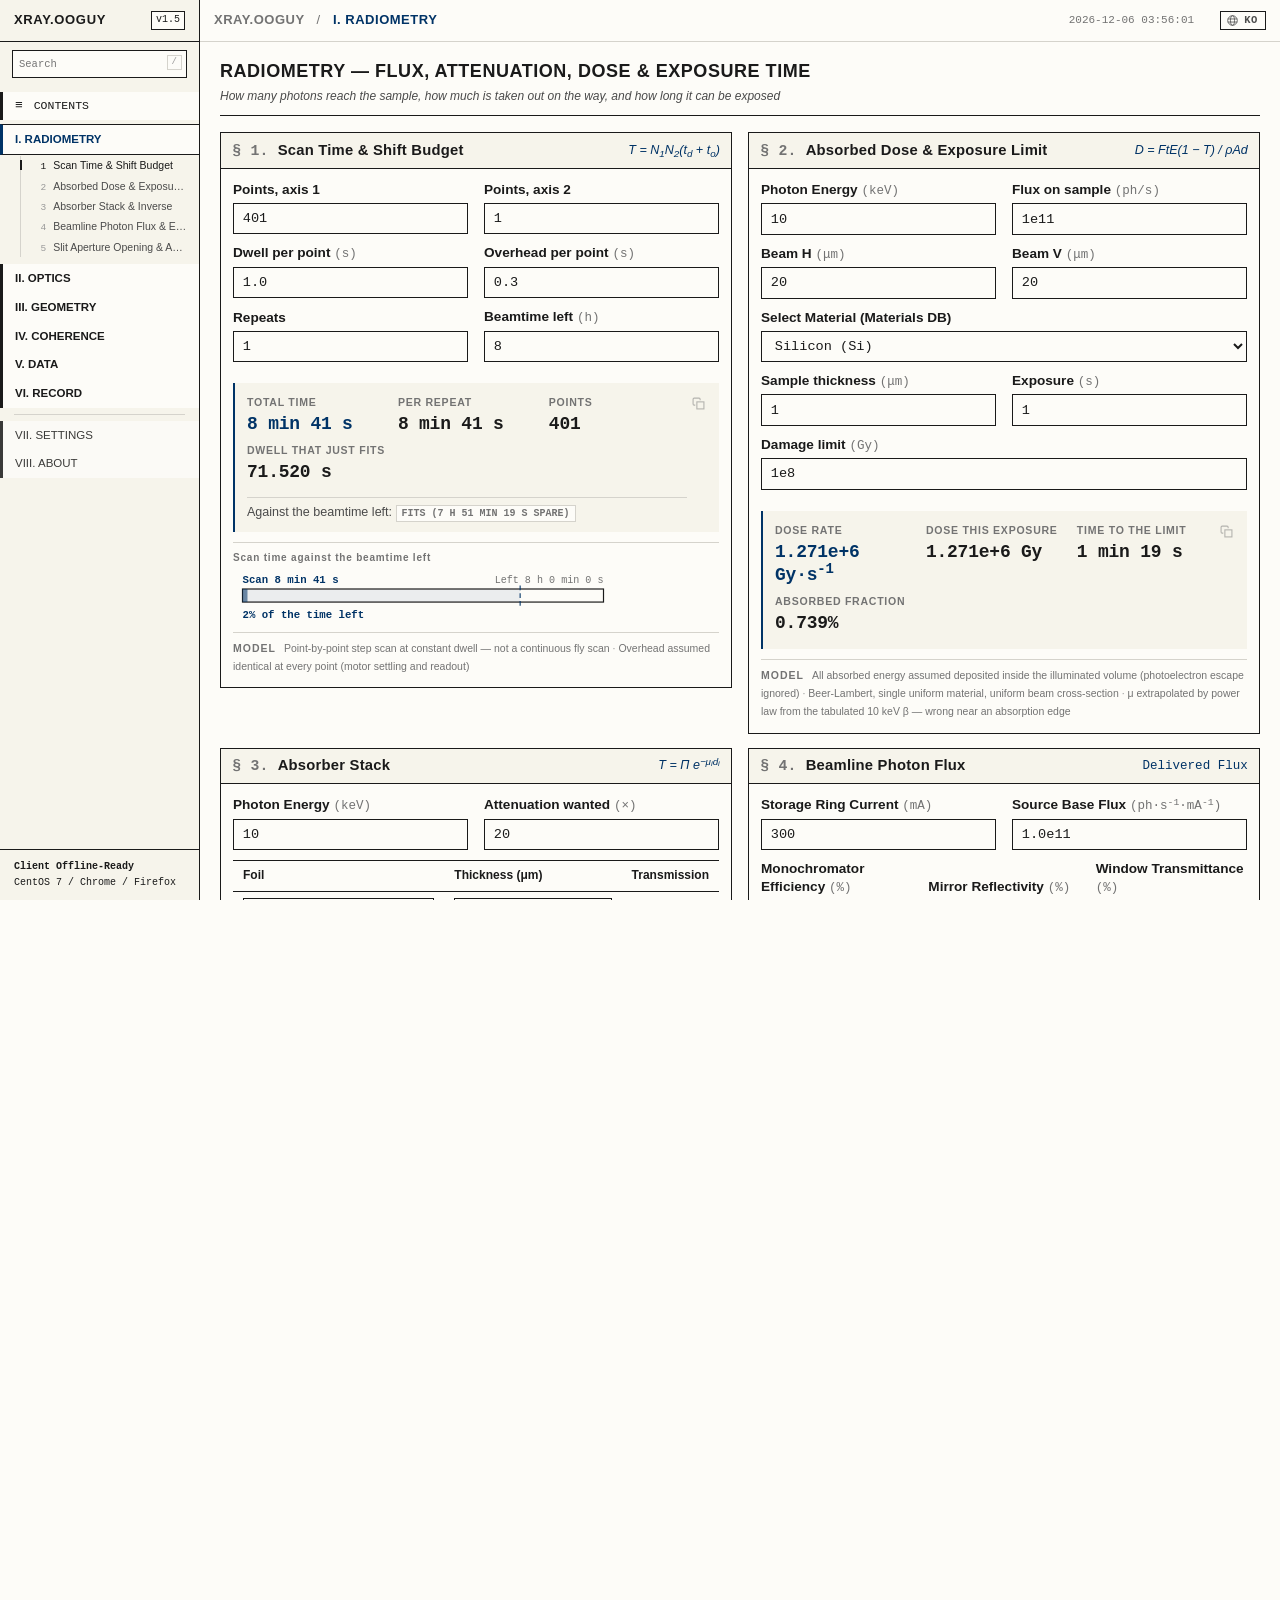
==== index.html @ 5c5ae60b "seo: a tab mark, a share card, and a lastmod that is not a guess Three crawl-hygiene gaps, none of w" ====
<!DOCTYPE html>
<html lang="en">
<head>
  <meta name="google-site-verification" content="...">
  <meta charset="UTF-8">
  <meta name="viewport" content="width=device-width, initial-scale=1.0">
  <title>xray.ooguy — XRD d-spacing, Bragg Angle &amp; Synchrotron Calculators</title>
  <meta name="description" content="Offline XRD and synchrotron X-ray calculators: lattice d-spacing from Miller indices for all seven crystal systems, Bragg angle, energy-wavelength conversion, scattering vector Q, beam footprint, detector geometry, BCDI oversampling and XRR segment stitching.">
  <meta name="keywords" content="X-ray beamline calculator, XRD calculator, XRD d spacing calculator, d-spacing calculator, d spacing calculator, lattice spacing calculator, Bragg angle calculator, Q-space calculator, BCDI oversampling calculator, Eulerian cradle chi-phi correction, beam footprint calculator, XRR stitching, X-ray reflectivity, synchrotron, 방사광 빔라인 계산기, 브래그 각도 계산, 격자면 간격, 산란 벡터, XRR 이어붙이기, 결맞음 회절">
  <meta name="author" content="Isaac Yong">
  <link rel="canonical" href="https://xray.ooguy.com/">

  <!-- Two pages, one per language, each authoritative for its own. The set is
       identical on both and every version lists every version, including
       itself, which is what makes the pair valid rather than a guess.
       x-default points at English: it is the version for a reader whose
       language is neither. -->
  <link rel="alternate" hreflang="en" href="https://xray.ooguy.com/">
  <link rel="alternate" hreflang="ko" href="https://xray.ooguy.com/ko/">
  <link rel="alternate" hreflang="x-default" href="https://xray.ooguy.com/">

  <!-- Social preview -->
  <meta property="og:type" content="website">
  <meta property="og:site_name" content="xray.ooguy">
  <meta property="og:title" content="xray.ooguy — Synchrotron X-ray Calculators">
  <meta property="og:description" content="Bragg angle, d-spacing, Q-space, beam footprint, BCDI oversampling and XRR segment stitching for synchrotron beamline work. Runs fully offline, no account required.">
  <meta property="og:url" content="https://xray.ooguy.com/">
  <meta property="og:image" content="https://xray.ooguy.com/og-image.png">
  <meta property="og:image:width" content="1200">
  <meta property="og:image:height" content="630">
  <meta property="og:image:alt" content="xray.ooguy — XRD d-spacing, Bragg angle and synchrotron calculators">
  <meta name="twitter:card" content="summary_large_image">
  <meta name="twitter:image" content="https://xray.ooguy.com/og-image.png">

  <!-- Tab and search-result mark. Relative so it also resolves when the page
       is opened straight off disk; the generator rebases it for /ko/. -->
  <link rel="icon" href="favicon.ico" sizes="any">

  <!-- Structured data: tells a crawler this is a research tool, not an article.
       Kept as literal markup so it is collected without running any script.

       English is the site root, so this block is also where
       each calculator states its English identity. A crawler gets the tool
       inventory — name, purpose, and the fragment that opens it — without the
       Korean UI having to carry English labels it does not need. -->
  <script type="application/ld+json">
  {
    "@context": "https://schema.org",
    "@graph": [
      {
        "@type": "WebSite",
        "@id": "https://xray.ooguy.com/#website",
        "name": "xray.ooguy",
        "url": "https://xray.ooguy.com/",
        "inLanguage": ["ko", "en"]
      },
      {
        "@type": "WebApplication",
        "@id": "https://xray.ooguy.com/#app",
        "name": "xray.ooguy",
        "url": "https://xray.ooguy.com/",
        "isPartOf": { "@id": "https://xray.ooguy.com/#website" },
        "applicationCategory": "EducationalApplication",
        "applicationSubCategory": "X-ray diffraction and synchrotron beamline calculators",
        "operatingSystem": "Any (browser-based, works offline)",
        "browserRequirements": "Runs in Firefox 60 ESR, Chrome 60 and later",
        "isAccessibleForFree": true,
        "offers": { "@type": "Offer", "price": "0", "priceCurrency": "USD" },
        "license": "https://opensource.org/licenses/MIT",
        "inLanguage": ["ko", "en"],
        "author": { "@type": "Person", "name": "Isaac Yong" },
        "description": "Synchrotron X-ray optics and beamline geometry calculators: Bragg angle, energy-wavelength conversion, lattice d-spacing from Miller indices for all seven crystal systems, reciprocal-space scattering vector Q, beam footprint, detector angular resolution, slit acceptance, BCDI oversampling, X-ray transmittance, and an XRR scan viewer that stitches overlapping segments.",
        "featureList": [
          "Bragg angle from photon energy and lattice plane spacing",
          "Energy, wavelength and frequency conversion",
          "Lattice d-spacing from lattice constants and Miller indices, all seven crystal systems",
          "Reciprocal-space scattering vector Q",
          "Complex refractive index and X-ray transmittance",
          "Total external reflection critical angle",
          "Beam footprint and spillover on the sample",
          "Detector angular resolution and slit acceptance",
          "Eulerian cradle chi-phi tilt correction",
          "BCDI coherent diffraction oversampling",
          "Two-column scan file viewer with linear and log axes",
          "XRR segment stitching from the overlap between scans",
          "Formatted beamtime logbook headers and timestamped event snippets"
        ]
      },
      {
        "@type": "ItemList",
        "@id": "https://xray.ooguy.com/#tools",
        "name": "Calculators in xray.ooguy",
        "itemListOrder": "https://schema.org/ItemListUnordered",
        "numberOfItems": 31,
        "itemListElement": [
          { "@type": "ListItem", "position": 1, "item": { "@type": "SoftwareApplication", "name": "X-ray Bragg Angle Calculator", "url": "https://xray.ooguy.com/#geometry/card-optics-bragg", "applicationCategory": "EducationalApplication", "operatingSystem": "Web browser", "isAccessibleForFree": true, "description": "Solves the Bragg condition three ways: diffraction angle from photon energy and plane spacing, plane spacing from angle and energy, or energy from angle and spacing, and lists the reflections a cell gives at that energy." } },
          { "@type": "ListItem", "position": 2, "item": { "@type": "SoftwareApplication", "name": "X-ray Q-space Calculator", "url": "https://xray.ooguy.com/#geometry/card-optics-qspace", "applicationCategory": "EducationalApplication", "operatingSystem": "Web browser", "isAccessibleForFree": true, "description": "Converts scattering angle and photon energy into the reciprocal-space momentum transfer Q, and back." } },
          { "@type": "ListItem", "position": 3, "item": { "@type": "SoftwareApplication", "name": "BCDI Oversampling Calculator", "url": "https://xray.ooguy.com/#coherence/card-beamline-cdi", "applicationCategory": "EducationalApplication", "operatingSystem": "Web browser", "isAccessibleForFree": true, "description": "Checks the Nyquist oversampling ratio for Bragg coherent diffraction imaging from detector pixel size, sample size and distance, and reports whether the geometry samples the fringes finely enough to invert." } },
          { "@type": "ListItem", "position": 4, "item": { "@type": "SoftwareApplication", "name": "Eulerian Cradle Chi-Phi Correction", "url": "https://xray.ooguy.com/#geometry/card-optics-euler", "applicationCategory": "EducationalApplication", "operatingSystem": "Web browser", "isAccessibleForFree": true, "description": "Corrects the phi rotation needed to hold a reflection when the chi cradle of a four-circle goniometer is tilted." } },
          { "@type": "ListItem", "position": 5, "item": { "@type": "SoftwareApplication", "name": "X-ray Beam Footprint Calculator", "url": "https://xray.ooguy.com/#geometry/card-beamline-footprint", "applicationCategory": "EducationalApplication", "operatingSystem": "Web browser", "isAccessibleForFree": true, "description": "Length of the illuminated strip on the sample at grazing incidence, and whether the beam spills off the edge." } },
          { "@type": "ListItem", "position": 6, "item": { "@type": "SoftwareApplication", "name": "X-ray Detector Angular Resolution Calculator", "url": "https://xray.ooguy.com/#geometry/card-beamline-detector", "applicationCategory": "EducationalApplication", "operatingSystem": "Web browser", "isAccessibleForFree": true, "description": "Angle subtended by one detector pixel at a given sample-to-detector distance, in mrad, degrees and arcsec." } },
          { "@type": "ListItem", "position": 7, "item": { "@type": "SoftwareApplication", "name": "X-ray Slit Acceptance Calculator", "url": "https://xray.ooguy.com/#radiometry/card-beamline-slit", "applicationCategory": "EducationalApplication", "operatingSystem": "Web browser", "isAccessibleForFree": true, "description": "Slit opening for a Gaussian beam: size at the slit from source size, divergence and distance, with 3-sigma and 4-sigma acceptance." } },
          { "@type": "ListItem", "position": 8, "item": { "@type": "SoftwareApplication", "name": "X-ray Energy Scaling and Angle Calculator", "url": "https://xray.ooguy.com/#geometry/card-optics-scaling", "applicationCategory": "EducationalApplication", "operatingSystem": "Web browser", "isAccessibleForFree": true, "description": "Where a reflection moves when the photon energy changes, holding the same lattice plane." } },
          { "@type": "ListItem", "position": 9, "item": { "@type": "SoftwareApplication", "name": "X-ray Energy to Wavelength Converter", "url": "https://xray.ooguy.com/#optics/card-optics-energy", "applicationCategory": "EducationalApplication", "operatingSystem": "Web browser", "isAccessibleForFree": true, "description": "Photon energy, wavelength and frequency conversion using hc = 12398.41984 eV angstrom." } },
          { "@type": "ListItem", "position": 10, "item": { "@type": "SoftwareApplication", "name": "XRD d-spacing Calculator from Lattice Constants and Miller Indices", "url": "https://xray.ooguy.com/#geometry/card-lattice-dspacing", "applicationCategory": "EducationalApplication", "operatingSystem": "Web browser", "isAccessibleForFree": true, "description": "Plane spacing from the lattice constants and Miller indices through the reciprocal metric tensor, covering all seven crystal systems including triclinic and monoclinic." } },
          { "@type": "ListItem", "position": 11, "item": { "@type": "SoftwareApplication", "name": "X-ray Transmission and Refractive Index Calculator", "url": "https://xray.ooguy.com/#optics/card-optics-refraction", "applicationCategory": "EducationalApplication", "operatingSystem": "Web browser", "isAccessibleForFree": true, "description": "Complex refractive index n = 1 - delta + i beta, attenuation length and Beer-Lambert transmittance through a material." } },
          { "@type": "ListItem", "position": 12, "item": { "@type": "SoftwareApplication", "name": "X-ray Critical Angle Calculator", "url": "https://xray.ooguy.com/#optics/card-optics-reflection", "applicationCategory": "EducationalApplication", "operatingSystem": "Web browser", "isAccessibleForFree": true, "description": "Critical angle for total external reflection from the refractive index decrement." } },
          { "@type": "ListItem", "position": 13, "item": { "@type": "SoftwareApplication", "name": "X-ray Diffraction Grating Calculator", "url": "https://xray.ooguy.com/#optics/card-optics-grating", "applicationCategory": "EducationalApplication", "operatingSystem": "Web browser", "isAccessibleForFree": true, "description": "Grating equation and angular dispersion for soft X-ray and VUV monochromator gratings." } },
          { "@type": "ListItem", "position": 14, "item": { "@type": "SoftwareApplication", "name": "X-ray Energy Resolution Calculator", "url": "https://xray.ooguy.com/#optics/card-beamline-resolution", "applicationCategory": "EducationalApplication", "operatingSystem": "Web browser", "isAccessibleForFree": true, "description": "Monochromator energy resolution dE/E from the intrinsic Darwin width and the beam divergence." } },
          { "@type": "ListItem", "position": 15, "item": { "@type": "SoftwareApplication", "name": "Synchrotron Photon Flux Calculator", "url": "https://xray.ooguy.com/#radiometry/card-beamline-flux", "applicationCategory": "EducationalApplication", "operatingSystem": "Web browser", "isAccessibleForFree": true, "description": "Photons per second delivered to the sample from ring current and the transmission of the optics." } },
          { "@type": "ListItem", "position": 16, "item": { "@type": "SoftwareApplication", "name": "Crystal Thermal Drift Calculator", "url": "https://xray.ooguy.com/#optics/card-beamline-drift", "applicationCategory": "EducationalApplication", "operatingSystem": "Web browser", "isAccessibleForFree": true, "description": "Bragg angle and effective energy shift caused by thermal expansion of a monochromator crystal." } },
          { "@type": "ListItem", "position": 17, "item": { "@type": "SoftwareApplication", "name": "XRR Segment Stitching Tool", "url": "https://xray.ooguy.com/#data/card-data-stitch", "applicationCategory": "EducationalApplication", "operatingSystem": "Web browser", "isAccessibleForFree": true, "description": "Joins X-ray reflectivity scans measured through different absorbers into one curve, taking each segment's scale from the median ratio across the angular overlap, with manual override." } },
          { "@type": "ListItem", "position": 18, "item": { "@type": "SoftwareApplication", "name": "Scan File XY Plotter", "url": "https://xray.ooguy.com/#data/card-data-plot", "applicationCategory": "EducationalApplication", "operatingSystem": "Web browser", "isAccessibleForFree": true, "description": "Plots two-column scan data on a linear or logarithmic axis with normalisation and range cropping, entirely in the browser." } },
          { "@type": "ListItem", "position": 19, "item": { "@type": "SoftwareApplication", "name": "Scan File Reader", "url": "https://xray.ooguy.com/#data/card-data-load", "applicationCategory": "EducationalApplication", "operatingSystem": "Web browser", "isAccessibleForFree": true, "description": "Reads two-column txt, csv and dat scan files, detecting the delimiter and header and skipping instrument preambles such as Bruker RAW4 exports. Nothing is uploaded." } },
          { "@type": "ListItem", "position": 20, "item": { "@type": "SoftwareApplication", "name": "Beamtime Logbook Header Generator", "url": "https://xray.ooguy.com/#record/card-record-headers", "applicationCategory": "EducationalApplication", "operatingSystem": "Web browser", "isAccessibleForFree": true, "description": "Plain-text beamtime logbook headers to paste into an existing lab notebook." } },
          { "@type": "ListItem", "position": 21, "item": { "@type": "SoftwareApplication", "name": "Beamtime Event Snippets", "url": "https://xray.ooguy.com/#record/card-record-snippets", "applicationCategory": "EducationalApplication", "operatingSystem": "Web browser", "isAccessibleForFree": true, "description": "One-click timestamped entries for beam dump, sample mount, alignment and scan start." } },
          { "@type": "ListItem", "position": 22, "item": { "@type": "SoftwareApplication", "name": "Calculation History", "url": "https://xray.ooguy.com/#record/card-record-history", "applicationCategory": "EducationalApplication", "operatingSystem": "Web browser", "isAccessibleForFree": true, "description": "The last 25 calculations run in this browser, each naming the calculator it came from, its inputs and its result." } },
          { "@type": "ListItem", "position": 23, "item": { "@type": "SoftwareApplication", "name": "Beamtime Scan Time Calculator", "url": "https://xray.ooguy.com/#radiometry/card-rad-scantime", "applicationCategory": "EducationalApplication", "operatingSystem": "Web browser", "isAccessibleForFree": true, "description": "Total scan and map duration from the number of points, the dwell and the per-point overhead, with the inverse: the dwell that fits the beamtime left." } },
          { "@type": "ListItem", "position": 24, "item": { "@type": "SoftwareApplication", "name": "X-ray Absorbed Dose Calculator", "url": "https://xray.ooguy.com/#radiometry/card-rad-dose", "applicationCategory": "EducationalApplication", "operatingSystem": "Web browser", "isAccessibleForFree": true, "description": "Absorbed dose rate and total dose on the sample from flux, beam size, photon energy and material, with the time taken to reach a radiation damage limit." } },
          { "@type": "ListItem", "position": 25, "item": { "@type": "SoftwareApplication", "name": "X-ray Absorber Stack Calculator", "url": "https://xray.ooguy.com/#radiometry/card-rad-absorber", "applicationCategory": "EducationalApplication", "operatingSystem": "Web browser", "isAccessibleForFree": true, "description": "Transmission of up to four attenuator foils in series, and the foil thickness needed to reach a target attenuation factor." } },
          { "@type": "ListItem", "position": 26, "item": { "@type": "SoftwareApplication", "name": "X-ray Coherence Length Calculator", "url": "https://xray.ooguy.com/#coherence/card-coh-length", "applicationCategory": "EducationalApplication", "operatingSystem": "Web browser", "isAccessibleForFree": true, "description": "Transverse and longitudinal coherence lengths at the sample from source size, distance and bandwidth, compared against the crystal being illuminated." } },
          { "@type": "ListItem", "position": 27, "item": { "@type": "SoftwareApplication", "name": "Coherent Diffraction Real-Space Resolution Calculator", "url": "https://xray.ooguy.com/#coherence/card-coh-resolution", "applicationCategory": "EducationalApplication", "operatingSystem": "Web browser", "isAccessibleForFree": true, "description": "The real-space resolution a detector geometry can reach in coherent diffraction imaging, with the reciprocal-space extent it corresponds to." } },
          { "@type": "ListItem", "position": 28, "item": { "@type": "SoftwareApplication", "name": "Monochromator Energy Calibration Calculator", "url": "https://xray.ooguy.com/#optics/card-opt-calibration", "applicationCategory": "EducationalApplication", "operatingSystem": "Web browser", "isAccessibleForFree": true, "description": "The photon energy actually delivered, from a measured Bragg angle on a reflection of known d-spacing, with the angle offset that explains the discrepancy." } },
          { "@type": "ListItem", "position": 29, "item": { "@type": "SoftwareApplication", "name": "Lattice Strain Calculator", "url": "https://xray.ooguy.com/#geometry/card-geo-strain", "applicationCategory": "EducationalApplication", "operatingSystem": "Web browser", "isAccessibleForFree": true, "description": "Lattice strain from a diffraction peak shift, as a fraction and in microstrain, against an unstrained reference spacing." } },
          { "@type": "ListItem", "position": 30, "item": { "@type": "SoftwareApplication", "name": "Detector Pixel to Q Calculator", "url": "https://xray.ooguy.com/#geometry/card-geo-pixelq", "applicationCategory": "EducationalApplication", "operatingSystem": "Web browser", "isAccessibleForFree": true, "description": "Scattering angle, momentum transfer Q and plane spacing for a given pixel of a flat area detector." } },
          { "@type": "ListItem", "position": 31, "item": { "@type": "SoftwareApplication", "name": "Kiessig Fringe Film Thickness Calculator", "url": "https://xray.ooguy.com/#data/card-data-kiessig", "applicationCategory": "EducationalApplication", "operatingSystem": "Web browser", "isAccessibleForFree": true, "description": "Thin-film thickness from the spacing of two adjacent Kiessig minima in an X-ray reflectivity curve, with the refraction correction applied through the critical angle." } }
        ]
      }
    ]
  }
  </script>

  <link rel="stylesheet" href="style.css?v=1.5">
</head>
<body>

  <noscript>
    <div style="background:#fdfcf8; color:#1a1a1a; padding:16px; font-family:Georgia, serif; font-size:13px; line-height:1.7; border-bottom:1px solid #1a1a1a;">
      <!-- Behind a key like everything else: this is the one screen a reader
           who cannot run the calculators does get, so it is the last place
           that should be English-only on the Korean page. -->
      <div data-i18n-html="noscript_body"><strong>xray.ooguy</strong> — calculators for synchrotron X-ray experiments.
      JavaScript is required to run them; the tools included are:
      <ul style="margin:8px 0 8px 18px;">
        <li><strong>Bragg angle</strong> — diffraction angle from photon energy and lattice plane spacing (&lambda; = 2d sin&theta;)</li>
        <li><strong>Energy, wavelength and frequency</strong> conversion (E = hc/&lambda;)</li>
        <li><strong>Lattice d-spacing</strong> from lattice constants and Miller indices (hkl), for all seven crystal systems</li>
        <li><strong>Scattering vector Q</strong> in reciprocal space (Q = 4&pi; sin&theta; / &lambda;)</li>
        <li><strong>Complex refractive index and transmittance</strong> (n = 1 &minus; &delta; + i&beta;)</li>
        <li><strong>Total external reflection critical angle</strong> (&theta;c = &radic;2&delta;)</li>
        <li><strong>Beam footprint</strong> and spillover on the sample, <strong>detector angular resolution</strong>, <strong>slit acceptance</strong></li>
        <li><strong>Eulerian cradle</strong> chi-phi correction and <strong>BCDI oversampling</strong> for coherent diffraction imaging</li>
        <li><strong>Photon flux</strong>, <strong>energy resolution</strong> and monochromator <strong>thermal drift</strong></li>
        <li><strong>Scan file viewer</strong> — two-column txt / csv on a linear or log axis, and <strong>XRR segment stitching</strong> across the overlap between scans</li>
      </ul>
      </div>
      <span data-i18n="noscript_note">Enable JavaScript to use these calculators. Everything is computed inside your browser; nothing is uploaded.</span>
    </div>
  </noscript>

  <!-- Names the page once, in its own language, for readers and crawlers that
       arrive without the visible headings. -->
  <h1 class="sr-only" data-i18n="page_h1">
    xray.ooguy — XRD and synchrotron X-ray calculators for lattice d-spacing,
    Bragg angle, Q-space, beam footprint, BCDI oversampling and XRR segment stitching
  </h1>

  <div id="app-layout">

    <!-- Fixed Left Sidebar -->
    <aside id="sidebar">
      <div class="sidebar-header">
        <span class="brand-title">xray.ooguy</span>
        <span class="brand-badge">v1.5</span>
      </div>

      <div class="sidebar-search">
        <input type="text" id="nav-search" class="sidebar-search-input mono" autocomplete="off" spellcheck="false"
               data-i18n-placeholder="search_ph" placeholder="Search" oninput="runNavSearch()">
        <span class="sidebar-search-key" aria-hidden="true">/</span>
      </div>

      <nav class="sidebar-nav">
        <!-- 0. Table of Contents / Index -->
        <a class="nav-item nav-item-index" data-route="dashboard" href="#dashboard">
          <span><span class="nav-index-icon">≡</span> <span data-i18n="nav_dashboard_index">CONTENTS</span></span>
        </a>

        <!-- Six core suites, in the order a beamtime runs: work out the budget,
             set the energy, place the crystal and detector, check the beam is
             coherent enough for the experiment, read the data back, write it
             down. -->
        <a class="nav-item nav-item-major active" data-route="radiometry" href="#radiometry">
          <span data-i18n="nav_radiometry">I. RADIOMETRY</span>
        </a>
        <a class="nav-item nav-item-major" data-route="optics" href="#optics">
          <span data-i18n="nav_optics">II. OPTICS</span>
        </a>
        <a class="nav-item nav-item-major" data-route="geometry" href="#geometry">
          <span data-i18n="nav_geometry">III. GEOMETRY</span>
        </a>
        <a class="nav-item nav-item-major" data-route="coherence" href="#coherence">
          <span data-i18n="nav_coherence">IV. COHERENCE</span>
        </a>
        <a class="nav-item nav-item-major" data-route="data" href="#data">
          <span data-i18n="nav_data">V. DATA</span>
        </a>
        <a class="nav-item nav-item-major" data-route="record" href="#record">
          <span data-i18n="nav_record">VI. RECORD</span>
        </a>

        <!-- Divider Line between Main and Secondary -->
        <div class="sidebar-divider"></div>

        <!-- Secondary Utility Suites (De-emphasized) -->
        <a class="nav-item nav-item-minor" data-route="settings" href="#settings">
          <span data-i18n="nav_settings">VII. SETTINGS</span>
        </a>
        <a class="nav-item nav-item-minor" data-route="about" href="#about">
          <span data-i18n="nav_about">VIII. ABOUT</span>
        </a>
        <div class="nav-search-empty" id="nav-search-empty" data-i18n="search_empty" style="display:none;">No match</div>
      </nav>

      <div class="sidebar-footer">
        <div style="font-weight:700; color:var(--ink-primary); margin-bottom:2px;" data-i18n="sidebar_offline">Client Offline-Ready</div>
        <div>CentOS 7 / Chrome / Firefox</div>
      </div>
    </aside>

    <!-- Only ever visible with the drawer open, and clicking it closes. -->
    <div id="nav-backdrop" onclick="closeNavDrawer()"></div>

    <!-- Main View Wrapper -->
    <div id="main-wrapper">

      <!-- Top Masthead Header (Clean & Rock-Solid, Zero Shifting) -->
      <header id="top-header">
        <div class="header-brand-area">
          <!-- Below 900px the sidebar is hidden, and it is where the search box
               lives — without it the only way to reach 31 tools is scrolling.
               This opens it as a drawer. The glyph is the same one the contents
               entry uses; the name it is read out by is the sr-only span, since
               "≡" is announced as "identical to". -->
          <button type="button" id="nav-drawer-toggle" class="nav-drawer-toggle"
                  aria-expanded="false" aria-controls="sidebar"
                  onclick="toggleNavDrawer()">
            <span aria-hidden="true">≡</span>
            <span class="sr-only" data-i18n="nav_drawer_toggle">Navigation and search</span>
          </button>

          <div class="page-breadcrumb">
            <span class="breadcrumb-brand" style="color:var(--ink-muted);">xray.ooguy</span>
            <span class="breadcrumb-sep">/</span>
            <span id="breadcrumb-current">I. SPECTROSCOPY</span>
          </div>
        </div>

        <div class="header-right">
          <span id="header-live-time"></span>

          <!-- Two languages, so the control is a toggle and names where it
               goes rather than where you are — the interface around it already
               says that. The globe is drawn, not an emoji: this design system
               has none, and an emoji globe renders differently on every OS. -->
          <a class="lang-toggle" id="lang-toggle" href="ko/" data-i18n-title="lang_switch_title"
             title="한국어로 보기" onclick="return switchLanguage(event);">
            <svg class="lang-globe" viewBox="0 0 20 20" aria-hidden="true" focusable="false">
              <circle cx="10" cy="10" r="7.4"/>
              <ellipse cx="10" cy="10" rx="3.1" ry="7.4"/>
              <path d="M2.9 7.6h14.2M2.9 12.4h14.2"/>
            </svg>
            <span class="lang-code mono" data-i18n="lang_switch_code">KO</span>
          </a>
        </div>
      </header>

      <!-- Dedicated Horizontal Tab Strip (Horizontally Scrollable) -->
      <nav id="top-tab-strip">
        <div class="tab-strip-scroll">
          <button class="tab-pill tab-pill-index" data-route="dashboard">
            <span class="tab-index-icon">≡</span> <span data-i18n="nav_dashboard_index">CONTENTS</span>
          </button>
          <button class="tab-pill tab-pill-major active" data-route="radiometry" data-i18n="nav_radiometry">I. RADIOMETRY</button>
          <button class="tab-pill tab-pill-major" data-route="optics" data-i18n="nav_optics">II. OPTICS</button>
          <button class="tab-pill tab-pill-major" data-route="geometry" data-i18n="nav_geometry">III. GEOMETRY</button>
          <button class="tab-pill tab-pill-major" data-route="coherence" data-i18n="nav_coherence">IV. COHERENCE</button>
          <button class="tab-pill tab-pill-major" data-route="data" data-i18n="nav_data">V. DATA</button>
          <button class="tab-pill tab-pill-major" data-route="record" data-i18n="nav_record">VI. RECORD</button>
          <span class="tab-divider" aria-hidden="true"></span>
          <button class="tab-pill tab-pill-minor" data-route="settings" data-i18n="nav_settings">VII. SETTINGS</button>
          <button class="tab-pill tab-pill-minor" data-route="about" data-i18n="nav_about">VIII. ABOUT</button>
        </div>
      </nav>

      <!-- Scrollable Content View -->
      <main id="content-area">

        <!-- =================================================================
             0b. CALCULATE VIEW — grouped physics workspace hub
             ================================================================= -->
        <section id="view-radiometry" class="view-section active">
          <div class="section-banner">
            <div class="banner-info">
              <h2 data-i18n="b_rad_title">RADIOMETRY — Flux, Attenuation, Dose &amp; Exposure Time</h2>
              <p data-i18n="b_rad_desc">How many photons reach the sample, how much is taken out on the way, and how long it can be exposed</p>
            </div>
          </div>

          <div class="flex-row">

            <!-- Scan time. The arithmetic every shift does in its head, and the
                 one that decides whether a map is attempted at all. -->
            <div class="col-6 col-lg-4">
              <div class="card" id="card-rad-scantime">
                <div class="card-header">
                  <span class="card-title" data-i18n="rad_scan_title">Scan Time &amp; Shift Budget</span>
                  <span class="card-tag"><i class="formula">T = N<sub>1</sub>N<sub>2</sub>(t<sub>d</sub> + t<sub>o</sub>)</i></span>
                </div>
                <div class="card-body">
                  <div class="flex-row">
                    <div class="col-6">
                      <div class="form-group">
                        <label class="form-label"><span data-i18n="lbl_scan_pts1">Points, axis 1</span></label>
                        <input type="number" id="rad-scan-n1" class="form-control mono" value="401" oninput="calcScanTime()" min="1" max="1000000" step="1">
                      </div>
                    </div>
                    <div class="col-6">
                      <div class="form-group">
                        <label class="form-label"><span data-i18n="lbl_scan_pts2">Points, axis 2</span></label>
                        <input type="number" id="rad-scan-n2" class="form-control mono" value="1" oninput="calcScanTime()" min="1" max="1000000" step="1">
                      </div>
                    </div>
                    <div class="col-6">
                      <div class="form-group">
                        <label class="form-label"><span data-i18n="lbl_scan_dwell">Dwell per point</span> <span class="unit">(s)</span></label>
                        <input type="number" id="rad-scan-dwell" class="form-control mono" value="1.0" oninput="calcScanTime()" min="0.000001" max="100000" step="any">
                      </div>
                    </div>
                    <div class="col-6">
                      <div class="form-group">
                        <label class="form-label"><span data-i18n="lbl_scan_overhead">Overhead per point</span> <span class="unit">(s)</span></label>
                        <input type="number" id="rad-scan-overhead" class="form-control mono" value="0.3" oninput="calcScanTime()" min="0" max="100000" step="any">
                      </div>
                    </div>
                    <div class="col-6">
                      <div class="form-group">
                        <label class="form-label"><span data-i18n="lbl_scan_repeats">Repeats</span></label>
                        <input type="number" id="rad-scan-repeats" class="form-control mono" value="1" oninput="calcScanTime()" min="1" max="100000" step="1">
                      </div>
                    </div>
                    <div class="col-6">
                      <div class="form-group">
                        <label class="form-label"><span data-i18n="lbl_scan_shift">Beamtime left</span> <span class="unit">(h)</span></label>
                        <input type="number" id="rad-scan-shift" class="form-control mono" value="8" oninput="calcScanTime()" min="0" max="10000" step="any">
                      </div>
                    </div>
                  </div>

                  <div class="result-box">
                    <div class="result-grid">
                      <div class="result-item">
                        <div class="result-label" data-i18n="res_scan_total">Total time</div>
                        <div id="rad-scan-res-total" class="result-value primary">-</div>
                      </div>
                      <div class="result-item">
                        <div class="result-label" data-i18n="res_scan_each">Per repeat</div>
                        <div id="rad-scan-res-each" class="result-value">-</div>
                      </div>
                      <div class="result-item">
                        <div class="result-label" data-i18n="res_scan_points">Points</div>
                        <div id="rad-scan-res-points" class="result-value">-</div>
                      </div>
                      <div class="result-item">
                        <div class="result-label" data-i18n="res_scan_maxdwell">Dwell that just fits</div>
                        <div id="rad-scan-res-maxdwell" class="result-value">-</div>
                      </div>
                    </div>
                    <div class="result-formula">
                      <span data-i18n="res_scan_fit_lbl">Against the beamtime left:</span> <span id="rad-scan-res-verdict" class="badge badge-subtle">-</span>
                    </div>
                  </div>
                </div>
              </div>
            </div>

            <!-- Dose. Flux answers how bright; this answers how long before the
                 sample stops being the sample. -->
            <div class="col-6 col-lg-4">
              <div class="card" id="card-rad-dose">
                <div class="card-header">
                  <span class="card-title" data-i18n="rad_dose_title">Absorbed Dose &amp; Exposure Limit</span>
                  <span class="card-tag"><i class="formula">D = FtE(1 &minus; T) / &rho;Ad</i></span>
                </div>
                <div class="card-body">
                  <div class="flex-row">
                    <div class="col-6">
                      <div class="form-group">
                        <label class="form-label"><span data-i18n="lbl_photon_energy">Photon Energy</span> <span class="unit">(keV)</span></label>
                        <input type="number" id="rad-dose-energy" class="form-control mono" value="10" oninput="calcDose()" min="0.1" max="200" step="any">
                      </div>
                    </div>
                    <div class="col-6">
                      <div class="form-group">
                        <label class="form-label"><span data-i18n="lbl_dose_flux">Flux on sample</span> <span class="unit">(ph/s)</span></label>
                        <input type="number" id="rad-dose-flux" class="form-control mono" value="1e11" oninput="calcDose()" min="1" max="1e22" step="any">
                      </div>
                    </div>
                    <div class="col-6">
                      <div class="form-group">
                        <label class="form-label"><span data-i18n="lbl_dose_bh">Beam H</span> <span class="unit">(μm)</span></label>
                        <input type="number" id="rad-dose-bh" class="form-control mono" value="20" oninput="calcDose()" min="0.001" max="100000" step="any">
                      </div>
                    </div>
                    <div class="col-6">
                      <div class="form-group">
                        <label class="form-label"><span data-i18n="lbl_dose_bv">Beam V</span> <span class="unit">(μm)</span></label>
                        <input type="number" id="rad-dose-bv" class="form-control mono" value="20" oninput="calcDose()" min="0.001" max="100000" step="any">
                      </div>
                    </div>
                    <div class="col-12">
                      <div class="form-group">
                        <label class="form-label"><span data-i18n="lbl_select_mat">Select Material (Materials DB)</span></label>
                        <select id="rad-dose-mat" class="form-control mono" onchange="calcDose()"></select>
                      </div>
                    </div>
                    <div class="col-6">
                      <div class="form-group">
                        <label class="form-label"><span data-i18n="lbl_dose_thick">Sample thickness</span> <span class="unit">(μm)</span></label>
                        <input type="number" id="rad-dose-thick" class="form-control mono" value="1" oninput="calcDose()" min="0.001" max="100000" step="any">
                      </div>
                    </div>
                    <div class="col-6">
                      <div class="form-group">
                        <label class="form-label"><span data-i18n="lbl_dose_exposure">Exposure</span> <span class="unit">(s)</span></label>
                        <input type="number" id="rad-dose-time" class="form-control mono" value="1" oninput="calcDose()" min="0.000001" max="1000000" step="any">
                      </div>
                    </div>
                    <div class="col-12">
                      <div class="form-group">
                        <label class="form-label"><span data-i18n="lbl_dose_limit">Damage limit</span> <span class="unit">(Gy)</span></label>
                        <input type="number" id="rad-dose-limit" class="form-control mono" value="1e8" oninput="calcDose()" min="1" max="1e20" step="any">
                      </div>
                    </div>
                  </div>

                  <div class="result-box">
                    <div class="result-grid">
                      <div class="result-item">
                        <div class="result-label" data-i18n="res_dose_rate">Dose rate</div>
                        <div id="rad-dose-res-rate" class="result-value primary">-</div>
                      </div>
                      <div class="result-item">
                        <div class="result-label" data-i18n="res_dose_total">Dose this exposure</div>
                        <div id="rad-dose-res-total" class="result-value">-</div>
                      </div>
                      <div class="result-item">
                        <div class="result-label" data-i18n="res_dose_ttl">Time to the limit</div>
                        <div id="rad-dose-res-ttl" class="result-value">-</div>
                      </div>
                      <div class="result-item">
                        <div class="result-label" data-i18n="res_dose_absorbed">Absorbed fraction</div>
                        <div id="rad-dose-res-abs" class="result-value">-</div>
                      </div>
                    </div>
                  </div>
                </div>
              </div>
            </div>

            <!-- Absorber stack. The transmittance card answers one foil; the
                 question on shift is always which combination of the foils in
                 the drawer gets the detector out of saturation. -->
            <div class="col-6 col-lg-4">
              <div class="card" id="card-rad-absorber">
                <div class="card-header">
                  <span class="card-title" data-i18n="rad_abs_title">Absorber Stack</span>
                  <span class="card-tag"><i class="formula">T = &Pi; e<sup>&minus;&mu;<sub>i</sub>d<sub>i</sub></sup></i></span>
                </div>
                <div class="card-body">
                  <div class="flex-row">
                    <div class="col-6">
                      <div class="form-group">
                        <label class="form-label"><span data-i18n="lbl_photon_energy">Photon Energy</span> <span class="unit">(keV)</span></label>
                        <input type="number" id="rad-abs-energy" class="form-control mono" value="10" oninput="calcAbsorberStack()" min="0.1" max="200" step="any">
                      </div>
                    </div>
                    <div class="col-6">
                      <div class="form-group">
                        <label class="form-label"><span data-i18n="lbl_abs_target">Attenuation wanted</span> <span class="unit">(×)</span></label>
                        <input type="number" id="rad-abs-target" class="form-control mono" value="20" oninput="calcAbsorberStack()" min="1" max="1e12" step="any">
                      </div>
                    </div>
                  </div>

                  <table class="lab-table rad-abs-table">
                    <thead>
                      <tr>
                        <th data-i18n="th_abs_material">Foil</th>
                        <th data-i18n="th_abs_thick">Thickness (μm)</th>
                        <th data-i18n="th_abs_trans">Transmission</th>
                      </tr>
                    </thead>
                    <tbody>
                      <tr>
                        <td><select id="rad-abs-mat-1" class="form-control form-control-sm mono" onchange="calcAbsorberStack()"></select></td>
                        <td><input type="number" id="rad-abs-d-1" class="form-control form-control-sm mono" value="100" oninput="calcAbsorberStack()" min="0" max="100000" step="any"></td>
                        <td id="rad-abs-t-1" class="mono">-</td>
                      </tr>
                      <tr>
                        <td><select id="rad-abs-mat-2" class="form-control form-control-sm mono" onchange="calcAbsorberStack()"></select></td>
                        <td><input type="number" id="rad-abs-d-2" class="form-control form-control-sm mono" value="0" oninput="calcAbsorberStack()" min="0" max="100000" step="any"></td>
                        <td id="rad-abs-t-2" class="mono">-</td>
                      </tr>
                      <tr>
                        <td><select id="rad-abs-mat-3" class="form-control form-control-sm mono" onchange="calcAbsorberStack()"></select></td>
                        <td><input type="number" id="rad-abs-d-3" class="form-control form-control-sm mono" value="0" oninput="calcAbsorberStack()" min="0" max="100000" step="any"></td>
                        <td id="rad-abs-t-3" class="mono">-</td>
                      </tr>
                      <tr>
                        <td><select id="rad-abs-mat-4" class="form-control form-control-sm mono" onchange="calcAbsorberStack()"></select></td>
                        <td><input type="number" id="rad-abs-d-4" class="form-control form-control-sm mono" value="0" oninput="calcAbsorberStack()" min="0" max="100000" step="any"></td>
                        <td id="rad-abs-t-4" class="mono">-</td>
                      </tr>
                    </tbody>
                  </table>

                  <div class="result-box">
                    <div class="result-grid">
                      <div class="result-item">
                        <div class="result-label" data-i18n="res_abs_total">Stack transmission</div>
                        <div id="rad-abs-res-total" class="result-value primary">-</div>
                      </div>
                      <div class="result-item">
                        <div class="result-label" data-i18n="res_abs_factor">Attenuation factor</div>
                        <div id="rad-abs-res-factor" class="result-value">-</div>
                      </div>
                    </div>
                    <div class="result-formula">
                      <span data-i18n="res_abs_need_lbl">For the attenuation wanted, in the first foil:</span> <span id="rad-abs-res-need" class="mono">-</span>
                    </div>
                  </div>
                </div>
              </div>
            </div>

            <div class="col-6 col-lg-4">
              <div class="card" id="card-beamline-flux">
                <div class="card-header">
                  <span class="card-title" data-i18n="beam_t2_title">Beamline Photon Flux</span>
                  <span class="card-tag" data-i18n="beam_t2_tag">Delivered Flux</span>
                </div>
                <div class="card-body">
                  <div class="flex-row">
                    <div class="col-6">
                      <div class="form-group">
                        <label class="form-label"><span data-i18n="lbl_ring_current">Storage Ring Current</span> <span class="unit">(mA)</span></label>
                        <input type="number" id="flux-current" class="form-control mono" value="300" oninput="calcBeamFlux()" min="0" max="1000" step="any">
                      </div>
                    </div>
                    <div class="col-6">
                      <div class="form-group">
                        <label class="form-label"><span data-i18n="lbl_source_flux">Source Base Flux</span> <span class="unit">(ph·s<sup>-1</sup>·mA<sup>-1</sup>)</span></label>
                        <input type="number" id="flux-source-base" class="form-control mono" value="1.0e11" oninput="calcBeamFlux()" min="0" max="100000000000000000000" step="any">
                      </div>
                    </div>
                    <div class="col-4">
                      <div class="form-group">
                        <label class="form-label"><span data-i18n="lbl_mono_eff">Monochromator Efficiency</span> <span class="unit">(%)</span></label>
                        <input type="number" id="flux-mono-eff" class="form-control mono" value="65" oninput="calcBeamFlux()" min="0" max="100" step="any">
                      </div>
                    </div>
                    <div class="col-4">
                      <div class="form-group">
                        <label class="form-label"><span data-i18n="lbl_mirror_eff">Mirror Reflectivity</span> <span class="unit">(%)</span></label>
                        <input type="number" id="flux-mirror-eff" class="form-control mono" value="80" oninput="calcBeamFlux()" min="0" max="100" step="any">
                      </div>
                    </div>
                    <div class="col-4">
                      <div class="form-group">
                        <label class="form-label"><span data-i18n="lbl_win_trans">Window Transmittance</span> <span class="unit">(%)</span></label>
                        <input type="number" id="flux-window-trans" class="form-control mono" value="90" oninput="calcBeamFlux()" min="0" max="100" step="any">
                      </div>
                    </div>
                  </div>

                  <div class="result-box">
                    <div class="result-grid">
                      <div class="result-item">
                        <div class="result-label" data-i18n="res_deliv_flux">Delivered Photon Flux</div>
                        <div id="flux-res-total" class="result-value primary">-</div>
                      </div>
                      <div class="result-item">
                        <div class="result-label" data-i18n="res_tot_eff">Total Optical Efficiency</div>
                        <div id="flux-res-eff" class="result-value">-</div>
                      </div>
                    </div>
                  </div>
                </div>
              </div>
            </div>

            <div class="col-6 col-lg-4">
              <div class="card" id="card-beamline-slit">
                <div class="card-header">
                  <span class="card-title" data-i18n="beam_t6_title">Slit Opening &amp; Beam Acceptance</span>
                  <span class="card-tag" data-i18n="beam_t6_tag">Beam Acceptance</span>
                </div>
                <div class="card-body">
                  <div class="flex-row">
                    <div class="col-6">
                      <div class="form-group">
                        <label class="form-label"><span data-i18n="lbl_source_size">Source Size (FWHM)</span> <span class="unit">(μm)</span></label>
                        <input type="number" id="slit-source" class="form-control mono" value="40" oninput="calcSlitAcceptance()" min="0" max="1000000" step="any">
                      </div>
                    </div>
                    <div class="col-6">
                      <div class="form-group">
                        <label class="form-label"><span data-i18n="lbl_source_slit_dist">Source-Slit Distance</span> <span class="unit">(m)</span></label>
                        <input type="number" id="slit-dist" class="form-control mono" value="25" oninput="calcSlitAcceptance()" min="0.01" max="1000" step="any">
                      </div>
                    </div>
                    <div class="col-6">
                      <div class="form-group">
                        <label class="form-label"><span data-i18n="lbl_slit_div">Beam Divergence</span> <span class="unit">(μrad)</span></label>
                        <input type="number" id="slit-div" class="form-control mono" value="20" oninput="calcSlitAcceptance()" min="0" max="10000" step="any">
                      </div>
                    </div>
                    <div class="col-6">
                      <div class="form-group">
                        <label class="form-label"><span data-i18n="lbl_gauss_mult">Gaussian Envelope Multiplier</span></label>
                        <select id="slit-sig-mult" class="form-control" onchange="calcSlitAcceptance()">
                          <option value="2.355">1 × FWHM (~76% acceptance)</option>
                          <option value="3">3 × σ (~99.7% acceptance)</option>
                          <option value="4">4 × σ (~99.99% acceptance)</option>
                        </select>
                      </div>
                    </div>
                  </div>

                  <div class="result-box">
                    <div class="result-grid">
                      <div class="result-item">
                        <div class="result-label" data-i18n="res_slit_fwhm">Beam Size at Slit (FWHM)</div>
                        <div id="slit-res-fwhm" class="result-value">-</div>
                      </div>
                      <div class="result-item">
                        <div class="result-label" data-i18n="res_slit_open">Recommended Slit Opening</div>
                        <div id="slit-res-opening" class="result-value primary">-</div>
                      </div>
                    </div>
                  </div>
                </div>
              </div>
            </div>

          </div>
        </section>

        <section id="view-optics" class="view-section">
          <div class="section-banner">
            <div class="banner-info">
              <h2 data-i18n="b_opt_title">OPTICS — Energy, Materials &amp; Monochromator</h2>
              <p data-i18n="b_opt_desc">Photon energy and wavelength, refraction and transmittance, resolution and thermal drift</p>
            </div>
          </div>

          <div class="flex-row">

            <div class="col-6 col-lg-4">
              <div class="card" id="card-optics-energy">
                <div class="card-header">
                  <span class="card-title" data-i18n="opt_t1_title">Energy - Wavelength - Frequency Conversion</span>
                  <span class="card-tag"><i class="formula">E = hc/λ = hν</i></span>
                </div>
                <div class="card-body">
                  <div class="flex-row">
                    <div class="col-6">
                      <div class="form-group">
                        <label class="form-label"><span data-i18n="lbl_energy">Energy</span> <span class="unit">(keV)</span></label>
                        <input type="number" id="optics-conv-kev" class="form-control mono" value="10.000" oninput="calcEnergyConverter('kev')" min="0.001" max="1000" step="any">
                      </div>
                    </div>
                    <div class="col-6">
                      <div class="form-group">
                        <label class="form-label"><span data-i18n="lbl_wavelength">Wavelength</span> <span class="unit">(nm)</span></label>
                        <input type="number" id="optics-conv-nm" class="form-control mono" value="0.12398" oninput="calcEnergyConverter('nm')" min="0.0012" max="1250" step="any">
                      </div>
                    </div>
                    <div class="col-12">
                      <div class="form-group">
                        <label class="form-label"><span data-i18n="lbl_frequency">Frequency</span> <span class="unit">(Hz)</span></label>
                        <input type="number" id="optics-conv-hz" class="form-control mono" value="2.4179e+18" oninput="calcEnergyConverter('hz')" min="2.4e14" max="2.5e20" step="any">
                      </div>
                    </div>
                  </div>

                  <div class="result-box highlight">
                    <div class="result-label" data-i18n="opt_t1_res_label">Equivalent Physical Quantities</div>
                    <div id="optics-conv-summary" class="result-value primary">10.0000 keV ⟷ 0.12398 nm ⟷ 2.418 × 10<sup>18</sup> Hz</div>
                  </div>
                </div>
              </div>
            </div>

            <div class="col-6 col-lg-4">
              <div class="card" id="card-optics-refraction">
                <div class="card-header">
                  <span class="card-title" data-i18n-html="opt_t4_title">Refractive Index & X-ray Transmittance (<i class="formula">n = 1 - δ + iβ</i>)</span>
                  <span class="card-tag" data-i18n="opt_t4_tag">Beer-Lambert Attenuation</span>
                </div>
                <div class="card-body">
                  <div class="flex-row">
                    <div class="col-12">
                      <div class="form-group">
                        <label class="form-label"><span data-i18n="lbl_select_mat">Select Material (Materials DB)</span></label>
                        <select id="refract-mat" class="form-control" onchange="calcRefractive()"></select>
                      </div>
                    </div>
                    <div class="col-6">
                      <div class="form-group">
                        <label class="form-label"><span data-i18n="lbl_thickness">Sample Thickness</span> <span class="unit">(μm)</span></label>
                        <input type="number" id="refract-thick" class="form-control mono" value="50" oninput="calcRefractive()" min="0.01" max="100000" step="any">
                      </div>
                    </div>
                    <div class="col-6">
                      <div class="form-group">
                        <label class="form-label"><span data-i18n="lbl_photon_energy">Photon Energy</span> <span class="unit">(keV)</span></label>
                        <input type="number" id="refract-energy" class="form-control mono" value="10.0" oninput="calcRefractive()" min="0.1" max="100" step="any">
                      </div>
                    </div>
                  </div>

                  <div class="result-box">
                    <div class="result-grid">
                      <div class="result-item">
                        <div class="result-label" data-i18n="res_trans">Beam Transmittance</div>
                        <div id="refract-res-trans" class="result-value primary">-</div>
                      </div>
                      <div class="result-item">
                        <div class="result-label" data-i18n-html="res_atten_len">Attenuation Length (1/<i class="formula">e</i>)</div>
                        <div id="refract-res-atten-len" class="result-value">-</div>
                      </div>
                      <div class="result-item">
                        <div class="result-label" data-i18n-html="res_crit_ang">Critical Angle <i class="formula">θ</i><sub>c</sub></div>
                        <div id="refract-res-crit" class="result-value">-</div>
                      </div>
                    </div>
                    <div class="result-formula">
                      <span data-i18n="res_refract_delta_term">Refractive decrement</span> <i class="formula">δ</i> = <span id="refract-res-delta">-</span>, <span data-i18n="res_refract_beta_term">Absorption term</span> <i class="formula">β</i> = <span id="refract-res-beta">-</span>
                    </div>
                  </div>
                </div>
              </div>
            </div>

            <div class="col-6 col-lg-4">
              <div class="card" id="card-optics-reflection">
                <div class="card-header">
                  <span class="card-title" data-i18n="opt_t7_title">Total External Reflection</span>
                  <span class="card-tag"><i class="formula">θ<sub>c</sub> = √(2δ)</i></span>
                </div>
                <div class="card-body">
                  <div class="flex-row">
                    <div class="col-4">
                      <div class="form-group">
                        <label class="form-label"><span data-i18n-html="lbl_density">Density <i class="formula">ρ</i></span> <span class="unit">(g/cm<sup>3</sup>)</span></label>
                        <input type="number" id="crit-density" class="form-control mono" value="19.32" oninput="calcCriticalAngle()" min="0.01" max="30" step="any">
                      </div>
                    </div>
                    <div class="col-4">
                      <div class="form-group">
                        <label class="form-label"><span data-i18n="lbl_energy">Energy</span> <span class="unit">(keV)</span></label>
                        <input type="number" id="crit-energy" class="form-control mono" value="10.0" oninput="calcCriticalAngle()" min="0.1" max="100" step="any">
                      </div>
                    </div>
                    <div class="col-4">
                      <div class="form-group">
                        <label class="form-label"><span data-i18n-html="lbl_z_over_a"><i class="formula">Z/A</i> Ratio</span></label>
                        <input type="number" id="crit-z-over-a" class="form-control mono" value="0.401" oninput="calcCriticalAngle()" min="0.2" max="1" step="any">
                      </div>
                    </div>
                  </div>

                  <div class="result-box">
                    <div class="result-grid">
                      <div class="result-item">
                        <div class="result-label" data-i18n-html="res_crit_deg">Critical Angle <i class="formula">θ</i><sub>c</sub> (°)</div>
                        <div id="crit-res-deg" class="result-value primary">-</div>
                      </div>
                      <div class="result-item">
                        <div class="result-label" data-i18n-html="res_crit_mrad">Critical Angle <i class="formula">θ</i><sub>c</sub> (mrad)</div>
                        <div id="crit-res-mrad" class="result-value">-</div>
                      </div>
                      <div class="result-item">
                        <div class="result-label" data-i18n-html="res_crit_qc">Critical Momentum <i class="formula">Q</i><sub>c</sub></div>
                        <div id="crit-res-qc" class="result-value">-</div>
                      </div>
                    </div>
                    <div class="result-formula">
                      <i class="formula">δ</i> = <span id="crit-res-delta">-</span>
                    </div>
                  </div>
                </div>
              </div>
            </div>

            <div class="col-6 col-lg-4">
              <div class="card" id="card-optics-grating">
                <div class="card-header">
                  <span class="card-title" data-i18n="opt_t3_title">Diffraction Grating</span>
                  <span class="card-tag"><i class="formula">mλ = d(sin α + sin β)</i></span>
                </div>
                <div class="card-body">
                  <div class="flex-row">
                    <div class="col-6">
                      <div class="form-group">
                        <label class="form-label"><span data-i18n="lbl_grating_lines">Groove Density</span> <span class="unit">(mm<sup>-1</sup>)</span></label>
                        <input type="number" id="grating-lines" class="form-control mono" value="1200" oninput="calcGrating()" min="1" max="20000" step="any">
                      </div>
                    </div>
                    <div class="col-6">
                      <div class="form-group">
                        <label class="form-label"><span data-i18n="lbl_photon_energy">Photon Energy</span> <span class="unit">(keV)</span></label>
                        <input type="number" id="grating-energy" class="form-control mono" value="0.5" oninput="calcGrating()" min="0.01" max="100" step="any">
                      </div>
                    </div>
                    <div class="col-6">
                      <div class="form-group">
                        <label class="form-label"><span data-i18n-html="lbl_alpha">Incident Angle <i class="formula">α</i></span> <span class="unit">(°)</span></label>
                        <input type="number" id="grating-alpha" class="form-control mono" value="2.0" oninput="calcGrating()" min="-89.9" max="89.9" step="0.1">
                      </div>
                    </div>
                    <div class="col-6">
                      <div class="form-group">
                        <label class="form-label"><span data-i18n-html="lbl_order">Diffraction Order <i class="formula">m</i></span></label>
                        <input type="number" id="grating-order" class="form-control mono" value="1" oninput="calcGrating()" min="-10" max="10" step="1">
                      </div>
                    </div>
                  </div>

                  <div class="result-box">
                    <div class="result-grid">
                      <div class="result-item">
                        <div class="result-label" data-i18n-html="res_beta">Diffracted Angle <i class="formula">β</i></div>
                        <div id="grating-res-beta" class="result-value primary">-</div>
                      </div>
                      <div class="result-item">
                        <div class="result-label" data-i18n-html="res_dispersion">Angular Dispersion (<i class="formula">dβ/dλ</i>)</div>
                        <div id="grating-res-disp" class="result-value">-</div>
                      </div>
                      <div class="result-item">
                        <div class="result-label" data-i18n-html="res_lambda">Wavelength <i class="formula">λ</i></div>
                        <div id="grating-res-lambda" class="result-value">-</div>
                      </div>
                    </div>
                  </div>
                </div>
              </div>
            </div>

            <div class="col-6 col-lg-4">
              <div class="card" id="card-beamline-resolution">
                <div class="card-header">
                  <span class="card-title" data-i18n="beam_t3_title">Energy Resolution (ΔE/E)</span>
                  <span class="card-tag" data-i18n="beam_t3_tag">Monochromator Intrinsic</span>
                </div>
                <div class="card-body">
                  <div class="flex-row">
                    <div class="col-6">
                      <div class="form-group">
                        <label class="form-label"><span data-i18n="lbl_mono_cryst">Monochromator Crystal</span></label>
                        <select id="res-crystal" class="form-control" onchange="calcEnergyResolution()">
                          <option value="si111">Si(111) — ΔE/E ~ 1.3 × 10<sup>-4</sup></option>
                          <option value="si311">Si(311) — ΔE/E ~ 2.8 × 10<sup>-5</sup> (high resolution)</option>
                          <option value="ge111">Ge(111) — ΔE/E ~ 3.2 × 10<sup>-4</sup></option>
                        </select>
                      </div>
                    </div>
                    <div class="col-6">
                      <div class="form-group">
                        <label class="form-label"><span data-i18n="lbl_energy">Energy</span> <span class="unit">(keV)</span></label>
                        <input type="number" id="res-energy" class="form-control mono" value="10.0" oninput="calcEnergyResolution()" min="0.1" max="100" step="any">
                      </div>
                    </div>
                    <div class="col-12">
                      <div class="form-group">
                        <label class="form-label"><span data-i18n="lbl_beam_div">Vertical Beam Divergence</span> <span class="unit">(μrad)</span></label>
                        <input type="number" id="res-div" class="form-control mono" value="15" oninput="calcEnergyResolution()" min="0" max="10000" step="any">
                      </div>
                    </div>
                  </div>

                  <div class="result-box">
                    <div class="result-grid">
                      <div class="result-item">
                        <div class="result-label" data-i18n-html="res_delta_e">Total Bandwidth (<i class="formula">ΔE</i>)</div>
                        <div id="res-res-delta-e" class="result-value primary">-</div>
                      </div>
                      <div class="result-item">
                        <div class="result-label" data-i18n-html="res_de_over_e">Energy Resolution (<i class="formula">ΔE/E</i>)</div>
                        <div id="res-res-de-over-e" class="result-value">-</div>
                      </div>
                      <div class="result-item">
                        <div class="result-label" data-i18n="res_mono_th">Bragg Angle</div>
                        <div id="res-res-theta" class="result-value">-</div>
                      </div>
                    </div>
                  </div>
                </div>
              </div>
            </div>

            <div class="col-6 col-lg-4">
              <div class="card" id="card-beamline-drift">
                <div class="card-header">
                  <span class="card-title" data-i18n="beam_t7_title">Crystal Thermal Drift (Angle &amp; Energy Shift)</span>
                  <span class="card-tag"><i class="formula">Δθ = -α ΔT tan θ</i></span>
                </div>
                <div class="card-body">
                  <div class="flex-row">
                    <div class="col-12">
                      <div class="form-group">
                        <label class="form-label"><span data-i18n="lbl_therm_mat">Monochromator Material</span></label>
                        <select id="therm-mat" class="form-control" onchange="calcThermalShift()">
                          <option value="si">Silicon (α = 2.6 × 10<sup>-6</sup> K<sup>-1</sup>)</option>
                          <option value="diamond">Diamond (α = 1.0 × 10<sup>-6</sup> K<sup>-1</sup>)</option>
                          <option value="ge">Germanium (α = 5.9 × 10<sup>-6</sup> K<sup>-1</sup>)</option>
                        </select>
                      </div>
                    </div>
                    <div class="col-6">
                      <div class="form-group">
                        <label class="form-label"><span data-i18n-html="lbl_temp_change">Temperature Change <i class="formula">ΔT</i></span> <span class="unit">(K / °C)</span></label>
                        <input type="number" id="therm-temp" class="form-control mono" value="0.5" oninput="calcThermalShift()" min="-300" max="300" step="any">
                      </div>
                    </div>
                    <div class="col-6">
                      <div class="form-group">
                        <label class="form-label"><span data-i18n="lbl_op_energy">Operating Energy</span> <span class="unit">(keV)</span></label>
                        <input type="number" id="therm-energy" class="form-control mono" value="10.0" oninput="calcThermalShift()" min="0.1" max="100" step="any">
                      </div>
                    </div>
                  </div>

                  <div class="result-box">
                    <div class="result-grid">
                      <div class="result-item">
                        <div class="result-label" data-i18n-html="res_th_shift">Bragg Angle Drift (<i class="formula">Δθ</i>)</div>
                        <div id="therm-res-urad" class="result-value primary">-</div>
                      </div>
                      <div class="result-item">
                        <div class="result-label" data-i18n-html="res_e_shift">Effective Energy Shift (<i class="formula">ΔE</i>)</div>
                        <div id="therm-res-de" class="result-value">-</div>
                      </div>
                    </div>
                  </div>
                </div>
              </div>
            </div>



            <!-- Energy calibration. The thermal drift card says where a known
                 energy takes the crystal; this is the inverse, and the one
                 done at the start of a shift: a reflection whose d is known,
                 measured, gives the energy the mono is really at. -->
            <div class="col-6 col-lg-4">
              <div class="card" id="card-opt-calibration">
                <div class="card-header">
                  <span class="card-title" data-i18n="opt_cal_title">Monochromator Energy Calibration</span>
                  <span class="card-tag"><i class="formula">E = hc / 2d sin&theta;</i></span>
                </div>
                <div class="card-body">
                  <div class="flex-row">
                    <div class="col-6">
                      <div class="form-group">
                        <label class="form-label"><span data-i18n="lbl_cal_d">Reference d-spacing</span> <span class="unit">(Å)</span></label>
                        <input type="number" id="cal-d" class="form-control mono" value="3.13560" oninput="calcEnergyCalibration()" min="0.01" max="1000" step="any">
                      </div>
                    </div>
                    <div class="col-6">
                      <div class="form-group">
                        <label class="form-label"><span data-i18n="lbl_cal_tth">Measured 2&theta;</span> <span class="unit">(°)</span></label>
                        <input type="number" id="cal-tth" class="form-control mono" value="22.7000" oninput="calcEnergyCalibration()" min="0.0001" max="179.9" step="any">
                      </div>
                    </div>
                    <div class="col-12">
                      <div class="form-group">
                        <label class="form-label"><span data-i18n="lbl_cal_nominal">Energy the mono is set to</span> <span class="unit">(keV)</span></label>
                        <input type="number" id="cal-nominal" class="form-control mono" value="10.0000" oninput="calcEnergyCalibration()" min="0.1" max="200" step="any">
                      </div>
                    </div>
                  </div>

                  <div class="result-box">
                    <div class="result-grid">
                      <div class="result-item">
                        <div class="result-label" data-i18n="res_cal_actual">Energy actually delivered</div>
                        <div id="cal-res-actual" class="result-value primary">-</div>
                      </div>
                      <div class="result-item">
                        <div class="result-label" data-i18n="res_cal_offset">Offset from the setting</div>
                        <div id="cal-res-offset" class="result-value">-</div>
                      </div>
                      <div class="result-item">
                        <div class="result-label" data-i18n="res_cal_rel">Relative offset</div>
                        <div id="cal-res-rel" class="result-value">-</div>
                      </div>
                      <div class="result-item">
                        <div class="result-label" data-i18n="res_cal_dtheta">Angle offset that explains it</div>
                        <div id="cal-res-dtheta" class="result-value">-</div>
                      </div>
                    </div>
                  </div>
                </div>
              </div>
            </div>
          </div>
        </section>


        <section id="view-geometry" class="view-section">
          <div class="section-banner">
            <div class="banner-info">
              <h2 data-i18n="b_geo_title">GEOMETRY — Crystal, Angles &amp; Detector</h2>
              <p data-i18n="b_geo_desc">Bragg angles, lattice spacing, reciprocal-space Q, beam footprint and detector geometry</p>
            </div>
          </div>

          <div class="flex-row">

            <div class="col-6 col-lg-8">
              <div class="card" id="card-optics-bragg">
                <div class="card-header">
                  <span class="card-title" data-i18n="opt_t2_title">Bragg's Law (3-Way Suite)</span>
                  <span class="card-tag"><i class="formula">λ = 2d sin θ ⇔ E = hc / (2d sin θ)</i></span>
                </div>
                <div class="card-body">
                  <!-- Preset Buttons Bar -->
                  <div class="form-group" style="margin-bottom:10px;">
                    <div class="form-label" data-i18n="lbl_presets">Common Crystal Reflection Presets</div>
                    <div id="bragg-presets" class="preset-bar"></div>
                  </div>

                  <!-- Row 1: d + tth -> Energy -->
                  <div class="bragg-calc-row">
                    <div style="font-weight:700; font-size:11px; margin-bottom:5px; color:var(--ink-primary);">
                      <span class="badge" style="margin-right:4px;">1</span> <span data-i18n="bragg_solve_d">d-spacing d — given 2θ, E</span>
                    </div>
                    <div class="flex-row">
                      <div class="col-4">
                        <div class="result-box" style="margin-top:0; padding:6px 8px;">
                          <div class="result-label" data-i18n="res_calc_d" style="font-size:10px;">Calculated d-spacing (d)</div>
                          <div id="bragg-r2-res-d" class="result-value primary" style="font-size:13px; line-height:1.2;">3.1356 Å</div>
                          <div id="bragg-r2-res-sub" style="font-size:10px; color:var(--ink-secondary); margin-top:2px; white-space:nowrap; overflow:hidden; text-overflow:ellipsis;">θ = 11.403° | Q = 2.0038 Å⁻¹</div>
                        </div>
                      </div>
                      <div class="col-4">
                        <div class="form-group" style="margin-bottom:6px;">
                          <label class="form-label"><span data-i18n="lbl_tth">Diffraction Angle 2θ</span> <span class="unit">(°)</span></label>
                          <input type="number" id="bragg-r2-tth" class="form-control mono" value="22.806" oninput="calcBraggRow2()" min="0.1" max="179.9" step="0.1">
                        </div>
                      </div>
                      <div class="col-4">
                        <div class="form-group" style="margin-bottom:6px;">
                          <label class="form-label"><span data-i18n="lbl_inc_energy">Incident Energy</span> <span class="unit">(keV)</span></label>
                          <input type="number" id="bragg-r2-e" class="form-control mono" value="10.000" oninput="calcBraggRow2()" min="0.1" max="1000" step="any">
                        </div>
                      </div>
                    </div>
                  </div>

                  <div class="bragg-calc-row">
                    <div style="font-weight:700; font-size:11px; margin-bottom:5px; color:var(--ink-primary);">
                      <span class="badge" style="margin-right:4px;">2</span> <span data-i18n="bragg_solve_angle">Diffraction angle 2θ — given d, E</span>
                    </div>
                    <div class="flex-row">
                      <div class="col-4">
                        <div class="result-box" style="margin-top:0; padding:6px 8px;">
                          <div class="result-label" data-i18n="res_calc_tth" style="font-size:10px;">Calculated Angle 2θ</div>
                          <div id="bragg-r3-res-tth" class="result-value primary" style="font-size:13px; line-height:1.2;">2θ = 22.806°</div>
                          <div id="bragg-r3-res-sub" style="font-size:10px; color:var(--ink-secondary); margin-top:2px; white-space:nowrap; overflow:hidden; text-overflow:ellipsis;">θ = 11.403° | Q = 2.0038 Å⁻¹</div>
                        </div>
                      </div>
                      <div class="col-4">
                        <div class="form-group" style="margin-bottom:6px;">
                          <label class="form-label"><span data-i18n="lbl_dspacing">Lattice d-spacing d</span> <span class="unit">(Å)</span></label>
                          <input type="number" id="bragg-r3-d" class="form-control mono" value="3.1356" oninput="calcBraggRow3()" min="0.01" max="1000" step="any">
                        </div>
                      </div>
                      <div class="col-4">
                        <div class="form-group" style="margin-bottom:6px;">
                          <label class="form-label"><span data-i18n="lbl_inc_energy">Incident Energy</span> <span class="unit">(keV)</span></label>
                          <input type="number" id="bragg-r3-e" class="form-control mono" value="10.000" oninput="calcBraggRow3()" min="0.1" max="1000" step="any">
                        </div>
                      </div>
                    </div>
                  </div>

                  <div class="bragg-calc-row" style="margin-bottom:0;">
                    <div style="font-weight:700; font-size:11px; margin-bottom:5px; color:var(--ink-primary);">
                      <span class="badge" style="margin-right:4px;">3</span> <span data-i18n="bragg_solve_energy">Energy E — given d, 2θ</span>
                    </div>
                    <div class="flex-row">
                      <div class="col-4">
                        <div class="result-box" style="margin-top:0; padding:6px 8px;">
                          <div class="result-label" data-i18n="res_calc_energy" style="font-size:10px;">Calculated Energy (E)</div>
                          <div id="bragg-r1-res-e" class="result-value primary" style="font-size:13px; line-height:1.2;">10.000 keV</div>
                          <div id="bragg-r1-res-sub" style="font-size:10px; color:var(--ink-secondary); margin-top:2px; white-space:nowrap; overflow:hidden; text-overflow:ellipsis;">θ = 11.403° | λ = 0.12398 nm</div>
                        </div>
                      </div>
                      <div class="col-4">
                        <div class="form-group" style="margin-bottom:6px;">
                          <label class="form-label"><span data-i18n="lbl_dspacing">Lattice d-spacing d</span> <span class="unit">(Å)</span></label>
                          <input type="number" id="bragg-r1-d" class="form-control mono" value="3.1356" oninput="calcBraggRow1()" min="0.01" max="1000" step="any">
                        </div>
                      </div>
                      <div class="col-4">
                        <div class="form-group" style="margin-bottom:6px;">
                          <label class="form-label"><span data-i18n="lbl_tth">Diffraction Angle 2θ</span> <span class="unit">(°)</span></label>
                          <input type="number" id="bragg-r1-tth" class="form-control mono" value="22.806" oninput="calcBraggRow1()" min="0.1" max="179.9" step="0.1">
                        </div>
                      </div>
                    </div>
                  </div>

                </div>
              </div>
            </div>

            <div class="col-12 col-lg-8">
              <div class="card" id="card-lattice-dspacing">
                <div class="card-header">
                  <span class="card-title" data-i18n="lat_title">Lattice Constants &amp; Miller Indices → d-spacing</span>
                  <span class="card-tag"><i class="formula">1/d² = h·G*·h</i></span>
                </div>
                <div class="card-body">
                  <div class="preset-row" id="lattice-presets"></div>

                  <!-- Crystal System Selector -->
                  <div class="form-group">
                    <label class="form-label" data-i18n="lat_system">Crystal System</label>
                    <select id="lat-system" class="form-control" onchange="applyLatticeSystem()">
                      <option value="cubic">Cubic (a = b = c, 90°)</option>
                      <option value="tetragonal">Tetragonal (a = b ≠ c, 90°)</option>
                      <option value="orthorhombic">Orthorhombic (a ≠ b ≠ c, 90°)</option>
                      <option value="hexagonal">Hexagonal / Trigonal (γ = 120°)</option>
                      <option value="rhombohedral">Rhombohedral (a = b = c, α = β = γ)</option>
                      <option value="monoclinic">Monoclinic (β ≠ 90°)</option>
                      <option value="triclinic">Triclinic (general)</option>
                    </select>
                  </div>

                  <!-- 3x3 Lattice Parameters & Miller Indices Grid -->
                  <div class="flex-row">
                    <div class="col-4">
                      <div class="form-group">
                        <label class="form-label">h</label>
                        <input type="number" id="lat-h" class="form-control mono" value="1" oninput="calcLattice()" min="-99" max="99" step="1">
                      </div>
                    </div>
                    <div class="col-4">
                      <div class="form-group">
                        <label class="form-label">k</label>
                        <input type="number" id="lat-k" class="form-control mono" value="1" oninput="calcLattice()" min="-99" max="99" step="1">
                      </div>
                    </div>
                    <div class="col-4">
                      <div class="form-group">
                        <label class="form-label">l</label>
                        <input type="number" id="lat-l" class="form-control mono" value="1" oninput="calcLattice()" min="-99" max="99" step="1">
                      </div>
                    </div>

                    <div class="col-4">
                      <div class="form-group">
                        <label class="form-label">a <span class="unit">(Å)</span></label>
                        <input type="number" id="lat-a" class="form-control mono" value="5.43102" oninput="calcLattice()" min="0.1" max="1000" step="any">
                      </div>
                    </div>
                    <div class="col-4">
                      <div class="form-group">
                        <label class="form-label">b <span class="unit">(Å)</span></label>
                        <input type="number" id="lat-b" class="form-control mono" value="5.43102" oninput="calcLattice()" min="0.1" max="1000" step="any">
                      </div>
                    </div>
                    <div class="col-4">
                      <div class="form-group">
                        <label class="form-label">c <span class="unit">(Å)</span></label>
                        <input type="number" id="lat-c" class="form-control mono" value="5.43102" oninput="calcLattice()" min="0.1" max="1000" step="any">
                      </div>
                    </div>

                    <div class="col-4">
                      <div class="form-group">
                        <label class="form-label">α <span class="unit">(°)</span></label>
                        <input type="number" id="lat-alpha" class="form-control mono" value="90" oninput="calcLattice()" min="1" max="179" step="0.1">
                      </div>
                    </div>
                    <div class="col-4">
                      <div class="form-group">
                        <label class="form-label">β <span class="unit">(°)</span></label>
                        <input type="number" id="lat-beta" class="form-control mono" value="90" oninput="calcLattice()" min="1" max="179" step="0.1">
                      </div>
                    </div>
                    <div class="col-4">
                      <div class="form-group">
                        <label class="form-label">γ <span class="unit">(°)</span></label>
                        <input type="number" id="lat-gamma" class="form-control mono" value="90" oninput="calcLattice()" min="1" max="179" step="0.1">
                      </div>
                    </div>
                  </div>

                  <div class="form-group">
                    <label class="form-label" data-i18n="lat_centering">Lattice centring</label>
                    <select id="lat-centering" class="form-control" onchange="calcLattice()">
                      <option value="P">P — Primitive</option>
                      <option value="F">F — Face-centred</option>
                      <option value="I">I — Body-centred</option>
                      <option value="A">A — Base-centred (bc)</option>
                      <option value="B">B — Base-centred (ac)</option>
                      <option value="C">C — Base-centred (ab)</option>
                      <option value="R">R — Rhombohedral (obverse)</option>
                      <option value="diamond" selected>Diamond / Fd-3m (Si, Ge, C)</option>
                    </select>
                  </div>

                  <div class="form-group">
                    <label class="form-label" data-i18n="lat_energy">Energy for the Bragg angle</label>
                    <input type="number" id="lat-energy" class="form-control mono" value="10" oninput="calcLattice()" min="0.1" max="1000" step="any">
                  </div>

                  <div class="result-box">
                    <div class="result-grid">
                      <div class="result-item">
                        <div class="result-label" data-i18n="lat_r_d">Plane spacing d</div>
                        <div id="lat-res-d" class="result-value primary">-</div>
                      </div>
                      <div class="result-item">
                        <div class="result-label" data-i18n="lat_r_q">Scattering vector |Q| = 2π/d</div>
                        <div id="lat-res-q" class="result-value">-</div>
                      </div>
                      <div class="result-item">
                        <div class="result-label" data-i18n="lat_r_theta">Bragg angle θ (2θ)</div>
                        <div id="lat-res-theta" class="result-value primary">-</div>
                      </div>
                      <div class="result-item">
                        <div class="result-label" data-i18n="lat_r_vol">Unit cell volume V</div>
                        <div id="lat-res-vol" class="result-value">-</div>
                      </div>
                    </div>
                    <div class="result-note mono" id="lat-res-note"></div>
                  </div>

                  <!-- Which reflections this lattice actually gives at this energy -->
                  <div class="refl-block">
                    <button type="button" class="refl-toggle" id="lat-refl-toggle" onclick="toggleReflections()" aria-expanded="false" aria-controls="lat-refl-panel">
                      <span class="refl-caret" id="lat-refl-caret">&#9656;</span>
                      <span class="refl-title" data-i18n="lat_refl_title">Reflections reachable at this energy</span>
                      <span class="refl-count" id="lat-refl-count"></span>
                    </button>
                    <div class="refl-panel" id="lat-refl-panel" style="display:none;">
                    <table class="lab-table refl-table">
                      <thead>
                        <tr>
                          <th data-i18n="lat_refl_hkl">h k l</th>
                          <th class="dt-val" data-i18n="lat_refl_d">d (Å)</th>
                          <th class="dt-val" data-i18n="lat_refl_tth">2θ (°)</th>
                          <th class="dt-val" data-i18n="lat_refl_q">|Q| (Å⁻¹)</th>
                        </tr>
                      </thead>
                      <tbody id="lat-refl-body"></tbody>
                    </table>
                    <div class="refl-note" id="lat-refl-note"></div>
                    </div>
                  </div>
                </div>
              </div>
            </div>

            <div class="col-6 col-lg-4">
              <div class="card" id="card-optics-qspace">
                <div class="card-header">
                  <span class="card-title" data-i18n="opt_t8_title">Reciprocal Space (Q-Space) Conversion</span>
                  <span class="card-tag"><i class="formula">Q = (4π/λ) sin θ = 2π/d</i></span>
                </div>
                <div class="card-body">
                  <div class="form-group">
                    <label class="form-label"><span data-i18n="lbl_photon_energy">Photon Energy</span> <span class="unit">(keV)</span></label>
                    <input type="number" id="q-energy" class="form-control mono" value="10.0" oninput="calcQSpace('theta')" min="0.1" max="1000" step="any">
                  </div>

                  <div class="flex-row">
                    <div class="col-6">
                      <div class="form-group">
                        <label class="form-label"><span data-i18n-html="lbl_angle_th">Angle <i class="formula">θ</i></span> <span class="unit">(°)</span></label>
                        <input type="number" id="q-theta" class="form-control mono" value="10.0" oninput="calcQSpace('theta')" min="0.1" max="90" step="0.1">
                      </div>
                    </div>
                    <div class="col-6">
                      <div class="form-group">
                        <label class="form-label"><span data-i18n-html="lbl_angle_2th">Diffraction Angle <i class="formula">2θ</i></span> <span class="unit">(°)</span></label>
                        <input type="number" id="q-twotheta" class="form-control mono" value="20.0" oninput="calcQSpace('twotheta')" min="0.2" max="180" step="0.1">
                      </div>
                    </div>
                    <div class="col-6">
                      <div class="form-group">
                        <label class="form-label"><span data-i18n-html="lbl_scatt_q">Scattering Vector <i class="formula">Q</i></span> <span class="unit">(Å<sup>-1</sup>)</span></label>
                        <input type="number" id="q-val" class="form-control mono" value="1.7607" oninput="calcQSpace('q')" min="5e-7" max="2000" step="any">
                      </div>
                    </div>
                    <div class="col-6">
                      <div class="form-group">
                        <label class="form-label"><span data-i18n-html="lbl_real_d">Real-space Periodicity <i class="formula">d</i></span> <span class="unit">(Å)</span></label>
                        <input type="number" id="q-d" class="form-control mono" value="3.5684" oninput="calcQSpace('d')" min="0.001" max="1e7" step="any">
                      </div>
                    </div>
                  </div>
                </div>
              </div>
            </div>

            <div class="col-6 col-lg-4">
              <div class="card" id="card-optics-scaling">
                <div class="card-header">
                  <span class="card-title" data-i18n="opt_t5_title">Energy Scaling &amp; Angle Calculator</span>
                  <span class="card-tag"><i class="formula">E<sub>ref</sub> sin θ<sub>ref</sub> = E<sub>target</sub> sin θ<sub>target</sub> ⇔ Q = const</i></span>
                </div>
                <div class="card-body">
                  <!-- Reference Beam & Angle Input -->
                  <div style="font-weight:700; font-size:12px; margin-bottom:6px; color:var(--ink-primary);" data-i18n="sec_ref_condition">Reference Beam &amp; Angle</div>
                  <div class="flex-row">
                    <div class="col-4">
                      <div class="form-group">
                        <label class="form-label"><span data-i18n="lbl_ref_energy">Reference Energy E_ref</span> <span class="unit">(keV)</span></label>
                        <input type="number" id="ea-e1" class="form-control mono" value="10.000" oninput="calcEnergyScaling()" min="0.1" max="1000" step="any">
                      </div>
                    </div>
                    <div class="col-4">
                      <div class="form-group">
                        <label class="form-label"><span data-i18n="lbl_ref_theta">Reference Angle θ</span> <span class="unit">(°)</span></label>
                        <input type="number" id="ea-th1" class="form-control mono" value="11.403" oninput="syncRefAngle('th')" min="0.1" max="89.9" step="0.1">
                      </div>
                    </div>
                    <div class="col-4">
                      <div class="form-group">
                        <label class="form-label"><span data-i18n="lbl_ref_twotheta">Reference Angle 2θ</span> <span class="unit">(°)</span></label>
                        <input type="number" id="ea-tth1" class="form-control mono" value="22.806" oninput="syncRefAngle('tth')" min="0.2" max="179.8" step="0.1">
                      </div>
                    </div>
                  </div>

                  <!-- Target Beam Input & Quick Presets -->
                  <div style="font-weight:700; font-size:12px; margin-bottom:6px; margin-top:2px; color:var(--ink-primary);" data-i18n="sec_target_condition">Target Beam Energy Selection</div>
                  <div class="flex-row">
                    <div class="col-6">
                      <div class="form-group">
                        <label class="form-label"><span data-i18n="lbl_target_energy">Target Energy E_target</span> <span class="unit">(keV)</span></label>
                        <input type="number" id="ea-e2" class="form-control mono" value="12.000" oninput="calcEnergyScaling()" min="0.1" max="1000" step="any">
                      </div>
                    </div>
                    <div class="col-6">
                      <div class="form-group">
                        <div class="form-label" data-i18n="lbl_target_presets">Quick Target Energy Presets</div>
                        <div class="preset-bar" style="margin-top:2px;">
                          <button type="button" class="preset-chip" onclick="setTargetEnergy(8.046)">8.05k (Cu)</button>
                          <button type="button" class="preset-chip" onclick="setTargetEnergy(10.0)">10.0k</button>
                          <button type="button" class="preset-chip" onclick="setTargetEnergy(12.4)">12.4k (Se)</button>
                          <button type="button" class="preset-chip" onclick="setTargetEnergy(15.0)">15.0k</button>
                          <button type="button" class="preset-chip" onclick="setTargetEnergy(17.48)">17.5k (Mo)</button>
                          <button type="button" class="preset-chip" onclick="setTargetEnergy(20.0)">20.0k</button>
                        </div>
                      </div>
                    </div>
                  </div>

                  <!-- Results Box: 2theta, theta, Q, delta theta, and extra info -->
                  <div class="result-box">
                    <div class="result-grid">
                      <div class="result-item">
                        <div class="result-label" data-i18n="res_target_twotheta">Target Angle 2θ</div>
                        <div id="ea-res-tth2" class="result-value primary">18.962°</div>
                      </div>
                      <div class="result-item">
                        <div class="result-label" data-i18n="res_target_theta">Target Angle θ</div>
                        <div id="ea-res-th2" class="result-value">9.481°</div>
                      </div>
                      <div class="result-item">
                        <div class="result-label" data-i18n="res_scatt_q">Scattering Vector Q</div>
                        <div id="ea-res-q" class="result-value">2.0038 Å<sup>-1</sup></div>
                      </div>
                    </div>
                    <div class="result-formula" id="ea-res-delta" style="margin-top:8px;">
                      Δθ = -1.922° | Δ(2θ) = -3.844° (-6919.2")
                    </div>
                    <div class="result-formula" id="ea-res-extra" style="color:var(--ink-secondary); font-size:11px; margin-top:3px;">
                      d = 3.1356 Å | λ<sub>ref</sub>: 0.12398 nm ➔ λ<sub>target</sub>: 0.10332 nm
                    </div>
                  </div>
                </div>
              </div>
            </div>

            <div class="col-6 col-lg-4">
              <div class="card" id="card-beamline-footprint">
                <div class="card-header">
                  <span class="card-title" data-i18n="beam_t1_title">Beam Footprint on Sample</span>
                  <span class="card-tag"><i class="formula">L = V / sin θ</i></span>
                </div>
                <div class="card-body">
                  <div class="flex-row">
                    <div class="col-6">
                      <div class="form-group">
                        <label class="form-label"><span data-i18n="lbl_beam_v">Vertical Beam Size (V)</span> <span class="unit">(μm)</span></label>
                        <input type="number" id="fp-beam-v" class="form-control mono" value="100" oninput="calcFootprint()" min="0.01" max="1000000" step="any">
                      </div>
                    </div>
                    <div class="col-6">
                      <div class="form-group">
                        <label class="form-label"><span data-i18n="lbl_beam_h">Horizontal Beam Size (H)</span> <span class="unit">(μm)</span></label>
                        <input type="number" id="fp-beam-h" class="form-control mono" value="200" oninput="calcFootprint()" min="0.01" max="1000000" step="any">
                      </div>
                    </div>
                    <div class="col-6">
                      <div class="form-group">
                        <label class="form-label"><span data-i18n-html="lbl_inc_ang">Incident Angle <i class="formula">θ</i></span> <span class="unit">(°)</span></label>
                        <input type="number" id="fp-inc-angle" class="form-control mono" value="0.5" oninput="calcFootprint()" min="0" max="90" step="0.1">
                      </div>
                    </div>
                    <div class="col-6">
                      <div class="form-group">
                        <label class="form-label"><span data-i18n="lbl_sample_len">Sample Length</span> <span class="unit">(mm)</span></label>
                        <input type="number" id="fp-sample-len" class="form-control mono" value="15" oninput="calcFootprint()" min="0" max="100000" step="any">
                      </div>
                    </div>
                  </div>

                  <!-- Geometric Beam Footprint Vector Schematic -->
                  <div id="fp-diagram-box" class="fp-diagram-box"></div>

                  <div class="result-box">
                    <div class="result-grid">
                      <div class="result-item">
                        <div class="result-label" data-i18n="res_fp_len">Footprint Length on Sample</div>
                        <div id="fp-res-len" class="result-value primary">-</div>
                      </div>
                      <div class="result-item">
                        <div class="result-label" data-i18n="res_beam_h">Horizontal Width</div>
                        <div id="fp-res-h" class="result-value">-</div>
                      </div>
                      <div class="result-item">
                        <div class="result-label" data-i18n="res_fp_minangle">Shallowest Angle That Still Fits</div>
                        <div id="fp-res-minangle" class="result-value">-</div>
                      </div>
                    </div>
                    <div class="result-formula">
                      <span data-i18n="res_fp_status">Status:</span> <strong id="fp-res-spill">-</strong>
                    </div>
                  </div>
                </div>
              </div>
            </div>

            <div class="col-6 col-lg-4">
              <div class="card" id="card-beamline-detector">
                <div class="card-header">
                  <span class="card-title" data-i18n="beam_t4_title">Detector Angular Resolution</span>
                  <span class="card-tag"><i class="formula">Δθ = Pixel / Distance</i></span>
                </div>
                <div class="card-body">
                  <div class="flex-row">
                    <div class="col-6">
                      <div class="form-group">
                        <label class="form-label"><span data-i18n="lbl_pixel_size">Pixel Size</span> <span class="unit">(μm)</span></label>
                        <input type="number" id="ang-pixel" class="form-control mono" value="75" oninput="calcAngularResolution()" min="0.1" max="10000" step="any">
                      </div>
                    </div>
                    <div class="col-6">
                      <div class="form-group">
                        <label class="form-label"><span data-i18n="lbl_sample_det_dist">Sample-Detector Distance</span> <span class="unit">(mm)</span></label>
                        <input type="number" id="ang-dist" class="form-control mono" value="500" oninput="calcAngularResolution()" min="1" max="100000" step="any">
                      </div>
                    </div>
                  </div>

                  <div class="result-box">
                    <div class="result-grid">
                      <div class="result-item">
                        <div class="result-label" data-i18n="res_ang_res_mrad">Angular Resolution (mrad)</div>
                        <div id="ang-res-mrad" class="result-value primary">-</div>
                      </div>
                      <div class="result-item">
                        <div class="result-label" data-i18n="res_ang_res_deg">Angular Resolution (°)</div>
                        <div id="ang-res-deg" class="result-value">-</div>
                      </div>
                    </div>
                  </div>
                </div>
              </div>
            </div>

            <div class="col-6 col-lg-4">
              <div class="card" id="card-optics-euler">
                <div class="card-header">
                  <span class="card-title" data-i18n="opt_t6_title">Chi-Phi Eulerian Cradle Correction</span>
                  <span class="card-tag" data-i18n="opt_t6_tag">4-Circle Diffractometer</span>
                </div>
                <div class="card-body">
                  <div class="flex-row">
                    <div class="col-6">
                      <div class="form-group">
                        <label class="form-label"><span data-i18n-html="lbl_chiphi_th">Bragg Angle <i class="formula">θ</i></span> <span class="unit">(°)</span></label>
                        <input type="number" id="chiphi-theta" class="form-control mono" value="15.0" oninput="calcChiPhi()" min="0.1" max="89.9" step="0.1">
                      </div>
                    </div>
                    <div class="col-6">
                      <div class="form-group">
                        <label class="form-label"><span data-i18n-html="lbl_chiphi_chi">Chi Tilt <i class="formula">Δχ</i></span> <span class="unit">(°)</span></label>
                        <input type="number" id="chiphi-chi" class="form-control mono" value="5.0" oninput="calcChiPhi()" min="-90" max="90" step="0.1">
                      </div>
                    </div>
                  </div>

                  <div class="result-box">
                    <div class="result-grid">
                      <div class="result-item">
                        <div class="result-label" data-i18n-html="res_phi_corr">Phi Axis Correction (<i class="formula">Δφ</i>)</div>
                        <div id="chiphi-res-phi" class="result-value primary">-</div>
                      </div>
                    </div>
                  </div>
                </div>
              </div>
            </div>


            <!-- Strain. The Bragg card solves d from an angle; this frames the
                 same measurement the way a nanocrystal result is reported. -->
            <div class="col-6 col-lg-4">
              <div class="card" id="card-geo-strain">
                <div class="card-header">
                  <span class="card-title" data-i18n="geo_strain_title">Lattice Strain from a Peak Shift</span>
                  <span class="card-tag"><i class="formula">&epsilon; = &Delta;d / d<sub>0</sub></i></span>
                </div>
                <div class="card-body">
                  <div class="flex-row">
                    <div class="col-6">
                      <div class="form-group">
                        <label class="form-label"><span data-i18n="lbl_strain_d0">Unstrained d<sub>0</sub></span> <span class="unit">(Å)</span></label>
                        <input type="number" id="str-d0" class="form-control mono" value="3.13560" oninput="calcStrain()" min="0.01" max="1000" step="any">
                      </div>
                    </div>
                    <div class="col-6">
                      <div class="form-group">
                        <label class="form-label"><span data-i18n="lbl_photon_energy">Photon Energy</span> <span class="unit">(keV)</span></label>
                        <input type="number" id="str-energy" class="form-control mono" value="10.0000" oninput="calcStrain()" min="0.1" max="200" step="any">
                      </div>
                    </div>
                    <div class="col-12">
                      <div class="form-group">
                        <label class="form-label"><span data-i18n="lbl_strain_tth">Measured 2&theta;</span> <span class="unit">(°)</span></label>
                        <input type="number" id="str-tth" class="form-control mono" value="22.7000" oninput="calcStrain()" min="0.0001" max="179.9" step="any">
                      </div>
                    </div>
                  </div>

                  <div class="result-box">
                    <div class="result-grid">
                      <div class="result-item">
                        <div class="result-label" data-i18n="res_strain_eps">Strain &epsilon;</div>
                        <div id="str-res-eps" class="result-value primary">-</div>
                      </div>
                      <div class="result-item">
                        <div class="result-label" data-i18n="res_strain_micro">Microstrain</div>
                        <div id="str-res-micro" class="result-value">-</div>
                      </div>
                      <div class="result-item">
                        <div class="result-label" data-i18n="res_strain_d">Measured d</div>
                        <div id="str-res-d" class="result-value">-</div>
                      </div>
                      <div class="result-item">
                        <div class="result-label" data-i18n="res_strain_shift">Peak shift &Delta;2&theta;</div>
                        <div id="str-res-shift" class="result-value">-</div>
                      </div>
                    </div>
                  </div>
                </div>
              </div>
            </div>

            <!-- One pixel of an area detector, in reciprocal space. The angular
                 resolution card gives the step per pixel; this gives where a
                 particular pixel actually is. -->
            <div class="col-6 col-lg-4">
              <div class="card" id="card-geo-pixelq">
                <div class="card-header">
                  <span class="card-title" data-i18n="geo_pxq_title">Detector Pixel to Q</span>
                  <span class="card-tag"><i class="formula">Q = 4&pi; sin&theta; / &lambda;</i></span>
                </div>
                <div class="card-body">
                  <div class="flex-row">
                    <div class="col-6">
                      <div class="form-group">
                        <label class="form-label"><span data-i18n="lbl_photon_energy">Photon Energy</span> <span class="unit">(keV)</span></label>
                        <input type="number" id="pxq-energy" class="form-control mono" value="10.0" oninput="calcPixelQ()" min="0.1" max="200" step="any">
                      </div>
                    </div>
                    <div class="col-6">
                      <div class="form-group">
                        <label class="form-label"><span data-i18n="lbl_sample_det_dist">Sample-Detector Distance</span> <span class="unit">(mm)</span></label>
                        <input type="number" id="pxq-dist" class="form-control mono" value="500" oninput="calcPixelQ()" min="1" max="100000" step="any">
                      </div>
                    </div>
                    <div class="col-4">
                      <div class="form-group">
                        <label class="form-label"><span data-i18n="lbl_det_pixel">Detector Pixel Size</span> <span class="unit">(μm)</span></label>
                        <input type="number" id="pxq-pixel" class="form-control mono" value="75" oninput="calcPixelQ()" min="0.1" max="10000" step="any">
                      </div>
                    </div>
                    <div class="col-4">
                      <div class="form-group">
                        <label class="form-label"><span data-i18n="lbl_pxq_dx">From beam centre, x</span> <span class="unit">(px)</span></label>
                        <input type="number" id="pxq-dx" class="form-control mono" value="400" oninput="calcPixelQ()" min="-100000" max="100000" step="any">
                      </div>
                    </div>
                    <div class="col-4">
                      <div class="form-group">
                        <label class="form-label"><span data-i18n="lbl_pxq_dy">From beam centre, y</span> <span class="unit">(px)</span></label>
                        <input type="number" id="pxq-dy" class="form-control mono" value="0" oninput="calcPixelQ()" min="-100000" max="100000" step="any">
                      </div>
                    </div>
                  </div>

                  <div class="result-box">
                    <div class="result-grid">
                      <div class="result-item">
                        <div class="result-label" data-i18n-html="res_pxq_q">Scattering vector <i class="formula">Q</i></div>
                        <div id="pxq-res-q" class="result-value primary">-</div>
                      </div>
                      <div class="result-item">
                        <div class="result-label" data-i18n="res_pxq_tth">Scattering angle 2&theta;</div>
                        <div id="pxq-res-tth" class="result-value">-</div>
                      </div>
                      <div class="result-item">
                        <div class="result-label" data-i18n="res_pxq_d">Plane spacing d</div>
                        <div id="pxq-res-d" class="result-value">-</div>
                      </div>
                      <div class="result-item">
                        <div class="result-label" data-i18n="res_pxq_azim">Azimuth on the detector</div>
                        <div id="pxq-res-azim" class="result-value">-</div>
                      </div>
                    </div>
                  </div>
                </div>
              </div>
            </div>
          </div>
        </section>

        <section id="view-coherence" class="view-section">
          <div class="section-banner">
            <div class="banner-info">
              <h2 data-i18n="b_coh_title">COHERENCE — CDI &amp; BCDI</h2>
              <p data-i18n="b_coh_desc">Coherence lengths at the sample, fringe oversampling and the real-space resolution the geometry can reach</p>
            </div>
          </div>

          <div class="flex-row">

            <!-- Coherence lengths. The oversampling card checks that the
                 detector samples the fringes finely enough; this one checks
                 there are fringes to sample. A geometry can pass sigma and
                 still be un-invertible because the beam was never coherent
                 across the crystal. -->
            <div class="col-6 col-lg-4">
              <div class="card" id="card-coh-length">
                <div class="card-header">
                  <span class="card-title" data-i18n="coh_len_title">Coherence Lengths at the Sample</span>
                  <span class="card-tag"><i class="formula">&xi;<sub>t</sub> = &lambda;R/2S, &xi;<sub>l</sub> = &lambda;/2(&Delta;E/E)</i></span>
                </div>
                <div class="card-body">
                  <div class="flex-row">
                    <div class="col-6">
                      <div class="form-group">
                        <label class="form-label"><span data-i18n="lbl_photon_energy">Photon Energy</span> <span class="unit">(keV)</span></label>
                        <input type="number" id="coh-energy" class="form-control mono" value="9.0" oninput="calcCoherenceLength()" min="0.1" max="200" step="any">
                      </div>
                    </div>
                    <div class="col-6">
                      <div class="form-group">
                        <label class="form-label"><span data-i18n="lbl_coh_bandwidth">Bandwidth ΔE/E</span></label>
                        <input type="number" id="coh-bandwidth" class="form-control mono" value="1.4e-4" oninput="calcCoherenceLength()" min="1e-9" max="1" step="any">
                      </div>
                    </div>
                    <div class="col-6">
                      <div class="form-group">
                        <label class="form-label"><span data-i18n="lbl_coh_src_h">Source size H (FWHM)</span> <span class="unit">(μm)</span></label>
                        <input type="number" id="coh-src-h" class="form-control mono" value="300" oninput="calcCoherenceLength()" min="0.01" max="100000" step="any">
                      </div>
                    </div>
                    <div class="col-6">
                      <div class="form-group">
                        <label class="form-label"><span data-i18n="lbl_coh_src_v">Source size V (FWHM)</span> <span class="unit">(μm)</span></label>
                        <input type="number" id="coh-src-v" class="form-control mono" value="20" oninput="calcCoherenceLength()" min="0.01" max="100000" step="any">
                      </div>
                    </div>
                    <div class="col-6">
                      <div class="form-group">
                        <label class="form-label"><span data-i18n="lbl_coh_dist">Source to sample</span> <span class="unit">(m)</span></label>
                        <input type="number" id="coh-dist" class="form-control mono" value="45" oninput="calcCoherenceLength()" min="0.1" max="1000" step="any">
                      </div>
                    </div>
                    <div class="col-6">
                      <div class="form-group">
                        <label class="form-label"><span data-i18n="lbl_sample_size">Sample / Crystal Size</span> <span class="unit">(nm)</span></label>
                        <input type="number" id="coh-sample" class="form-control mono" value="300" oninput="calcCoherenceLength()" min="0.1" max="10000000" step="any">
                      </div>
                    </div>
                  </div>

                  <div class="result-box">
                    <div class="result-grid">
                      <div class="result-item">
                        <div class="result-label" data-i18n-html="res_coh_xt_h">Transverse <i class="formula">&xi;<sub>t</sub></i>, horizontal</div>
                        <div id="coh-res-xth" class="result-value primary">-</div>
                      </div>
                      <div class="result-item">
                        <div class="result-label" data-i18n-html="res_coh_xt_v">Transverse <i class="formula">&xi;<sub>t</sub></i>, vertical</div>
                        <div id="coh-res-xtv" class="result-value primary">-</div>
                      </div>
                      <div class="result-item">
                        <div class="result-label" data-i18n-html="res_coh_xl">Longitudinal <i class="formula">&xi;<sub>l</sub></i></div>
                        <div id="coh-res-xl" class="result-value">-</div>
                      </div>
                      <div class="result-item">
                        <div class="result-label" data-i18n="res_coh_maxpath">Max path difference</div>
                        <div id="coh-res-path" class="result-value">-</div>
                      </div>
                    </div>
                    <div class="result-formula">
                      <span data-i18n="res_coh_verdict_lbl">Sample against the transverse coherence:</span> <span id="coh-res-verdict" class="badge badge-subtle">-</span>
                    </div>
                  </div>
                </div>
              </div>
            </div>

            <div class="col-6 col-lg-4">
              <div class="card" id="card-beamline-cdi">
                <div class="card-header">
                  <span class="card-title" data-i18n="beam_t5_title">CDI / BCDI Coherent Oversampling</span>
                  <span class="card-tag"><i class="formula">σ = (λ·D) / (p·S) ≥ 2</i></span>
                </div>
                <div class="card-body">
                  <div class="flex-row">
                    <div class="col-6">
                      <div class="form-group">
                        <label class="form-label"><span data-i18n="lbl_photon_energy">Photon Energy</span> <span class="unit">(keV)</span></label>
                        <input type="number" id="cdi-energy" class="form-control mono" value="9.0" oninput="calcCDIOversampling()" min="0.1" max="100" step="any">
                      </div>
                    </div>
                    <div class="col-6">
                      <div class="form-group">
                        <label class="form-label"><span data-i18n="lbl_det_dist">Detector Distance</span> <span class="unit">(m)</span></label>
                        <input type="number" id="cdi-dist" class="form-control mono" value="1.5" oninput="calcCDIOversampling()" min="0.01" max="1000" step="any">
                      </div>
                    </div>
                    <div class="col-6">
                      <div class="form-group">
                        <label class="form-label"><span data-i18n="lbl_det_pixel">Detector Pixel Size</span> <span class="unit">(μm)</span></label>
                        <input type="number" id="cdi-pixel" class="form-control mono" value="75" oninput="calcCDIOversampling()" min="0.1" max="10000" step="any">
                      </div>
                    </div>
                    <div class="col-6">
                      <div class="form-group">
                        <label class="form-label"><span data-i18n="lbl_sample_size">Sample / Crystal Size</span> <span class="unit">(nm)</span></label>
                        <input type="number" id="cdi-sample-size" class="form-control mono" value="300" oninput="calcCDIOversampling()" min="0.1" max="10000000" step="any">
                      </div>
                    </div>
                  </div>

                  <div class="result-box">
                    <div class="result-grid">
                      <div class="result-item">
                        <div class="result-label" data-i18n-html="res_sigma">Oversampling Ratio (<i class="formula">σ</i>)</div>
                        <div id="cdi-res-sigma" class="result-value primary">-</div>
                      </div>
                      <div class="result-item">
                        <div class="result-label" data-i18n="res_speckle">Detector Speckle Size</div>
                        <div id="cdi-res-speckle" class="result-value">-</div>
                      </div>
                    </div>
                    <div class="result-formula">
                      <span data-i18n="res_verdict_lbl">Criterion Verdict:</span> <span id="cdi-res-verdict" class="badge badge-subtle">-</span>
                    </div>
                  </div>
                </div>
              </div>
            </div>

            <!-- What the geometry can actually resolve. The number a
                 reconstruction is reported at, and the one the oversampling
                 ratio says nothing about. -->
            <div class="col-6 col-lg-4">
              <div class="card" id="card-coh-resolution">
                <div class="card-header">
                  <span class="card-title" data-i18n="coh_res_title">Reachable Real-Space Resolution</span>
                  <span class="card-tag"><i class="formula">&Delta;r = &lambda;D / Np</i></span>
                </div>
                <div class="card-body">
                  <div class="flex-row">
                    <div class="col-6">
                      <div class="form-group">
                        <label class="form-label"><span data-i18n="lbl_photon_energy">Photon Energy</span> <span class="unit">(keV)</span></label>
                        <input type="number" id="cres-energy" class="form-control mono" value="9.0" oninput="calcRealSpaceResolution()" min="0.1" max="200" step="any">
                      </div>
                    </div>
                    <div class="col-6">
                      <div class="form-group">
                        <label class="form-label"><span data-i18n="lbl_det_dist">Detector Distance</span> <span class="unit">(m)</span></label>
                        <input type="number" id="cres-dist" class="form-control mono" value="1.5" oninput="calcRealSpaceResolution()" min="0.01" max="1000" step="any">
                      </div>
                    </div>
                    <div class="col-6">
                      <div class="form-group">
                        <label class="form-label"><span data-i18n="lbl_det_pixel">Detector Pixel Size</span> <span class="unit">(μm)</span></label>
                        <input type="number" id="cres-pixel" class="form-control mono" value="55" oninput="calcRealSpaceResolution()" min="0.1" max="10000" step="any">
                      </div>
                    </div>
                    <div class="col-6">
                      <div class="form-group">
                        <label class="form-label"><span data-i18n="lbl_cres_npix">Pixels used (across)</span></label>
                        <input type="number" id="cres-npix" class="form-control mono" value="256" oninput="calcRealSpaceResolution()" min="2" max="100000" step="1">
                      </div>
                    </div>
                  </div>

                  <div class="result-box">
                    <div class="result-grid">
                      <div class="result-item">
                        <div class="result-label" data-i18n-html="res_cres_dr">Real-space resolution <i class="formula">&Delta;r</i></div>
                        <div id="cres-res-dr" class="result-value primary">-</div>
                      </div>
                      <div class="result-item">
                        <div class="result-label" data-i18n-html="res_cres_qmax">Half-width <i class="formula">Q</i> at the edge</div>
                        <div id="cres-res-qmax" class="result-value">-</div>
                      </div>
                      <div class="result-item">
                        <div class="result-label" data-i18n="res_cres_span">Angular half-span</div>
                        <div id="cres-res-span" class="result-value">-</div>
                      </div>
                      <div class="result-item">
                        <div class="result-label" data-i18n="res_cres_extent">Detector extent used</div>
                        <div id="cres-res-extent" class="result-value">-</div>
                      </div>
                    </div>
                  </div>
                </div>
              </div>
            </div>

          </div>
        </section>

        <!-- =================================================================
             1. DASHBOARD VIEW
             ================================================================= -->
        <section id="view-dashboard" class="view-section">

          <!-- Academic Table of Contents Frontmatter Masthead -->
          <div class="toc-masthead">
            <div class="toc-pretitle" data-i18n="toc_pretitle">SYNCHROTRON X-RAY OPTICS &amp; BEAMLINE MONOGRAPH</div>
            <!-- h2, not h1: the page already has one h1 (the sr-only page_h1
                 above), and a document with two competing h1s hands a crawler
                 "INDEX" as the title of the site. Styling is on the class, so
                 the level is free to be the honest one. -->
            <h2 class="toc-maintitle" data-i18n="toc_maintitle">INDEX</h2>
            <p class="toc-subtitle" data-i18n="toc_subtitle">Comprehensive Index of Synchrotron Optics, Beamline Physics &amp; Experimental Suites</p>
            <!-- Keys sit on the leaf nodes: the label, and the two values that
                 are prose rather than an identifier. DOC NO, the roman suite
                 count and CODATA 2022 read the same in both languages, so they
                 stay as literal text.

                 MODULES is 21 — the calculators and tools in suites I to IV.
                 The three Settings panels are listed in the contents too, which
                 is why it holds 24 entries, but they are not tools. 21 is also
                 what the ItemList structured data publishes; the two numbers
                 describe the same set and have to agree. -->
            <div class="toc-meta-bar">
              <span class="toc-meta-item"><strong data-i18n="toc_meta_docno">DOC NO:</strong> BL-TK-2026</span>
              <span class="toc-meta-item"><strong data-i18n="toc_meta_suites">TOTAL SUITES:</strong> VIII</span>
              <span class="toc-meta-item"><strong data-i18n="toc_meta_modules">MODULES:</strong> <span data-i18n="toc_meta_modules_val">31 Calculators &amp; Tools</span></span>
              <span class="toc-meta-item"><strong data-i18n="toc_meta_calib">CALIBRATION:</strong> CODATA 2022</span>
              <span class="toc-meta-item"><strong data-i18n="toc_meta_status">STATUS:</strong> <span data-i18n="toc_meta_status_val">Client Offline-Native</span></span>
            </div>
          </div>

          <!-- TOC 2-Column Academic Layout -->
          <div class="flex-row toc-wrapper">

            <!-- Left column: the three suites the beamtime is planned and set up in -->
            <div class="col-6">

              <div class="toc-section-card">
                <a class="toc-sec-header" href="#radiometry">
                  <div class="toc-sec-title">
                    <span class="toc-roman-badge">SECTION I.</span>
                    <span data-i18n="toc_sec_radiometry_title">Radiometry — Flux, Attenuation &amp; Dose</span>
                  </div>
                </a>
                <div class="toc-sec-desc" data-i18n="toc_sec_radiometry_desc">Photon flux and slit acceptance, absorber stacks, dose and the exposure-time budget</div>
                <div class="toc-items-container">
                  <a class="toc-item-link" href="#radiometry/card-rad-scantime">
                    <span class="toc-item-num">§ 1.</span>
                    <div class="toc-item-body">
                      <span class="toc-item-name" data-i18n="toc_tool_rad_scan">Scan Time &amp; Shift Budget</span>
                      <span class="toc-item-formula">T = N<sub>1</sub>N<sub>2</sub>(t<sub>d</sub> + t<sub>o</sub>)</span>
                    </div>
                  </a>
                  <a class="toc-item-link" href="#radiometry/card-rad-dose">
                    <span class="toc-item-num">§ 2.</span>
                    <div class="toc-item-body">
                      <span class="toc-item-name" data-i18n="toc_tool_rad_dose">Absorbed Dose &amp; Exposure Limit</span>
                      <span class="toc-item-formula">D = FtE(1 &minus; T) / &rho;Ad</span>
                    </div>
                  </a>
                  <a class="toc-item-link" href="#radiometry/card-rad-absorber">
                    <span class="toc-item-num">§ 3.</span>
                    <div class="toc-item-body">
                      <span class="toc-item-name" data-i18n="toc_tool_rad_abs">Absorber Stack &amp; Inverse</span>
                      <span class="toc-item-formula">T = &Pi; e<sup>&minus;&mu;<sub>i</sub>d<sub>i</sub></sup></span>
                    </div>
                  </a>
                  <a class="toc-item-link" href="#radiometry/card-beamline-flux">
                    <span class="toc-item-num">§ 4.</span>
                    <div class="toc-item-body">
                      <span class="toc-item-name" data-i18n="toc_tool_beam_2">Beamline Photon Flux &amp; Efficiency</span>
                      <span class="toc-item-formula">photons / s</span>
                    </div>
                  </a>
                  <a class="toc-item-link" href="#radiometry/card-beamline-slit">
                    <span class="toc-item-num">§ 5.</span>
                    <div class="toc-item-body">
                      <span class="toc-item-name" data-i18n="toc_tool_beam_6">Slit Aperture Opening &amp; Acceptance</span>
                      <span class="toc-item-formula">gap / distance</span>
                    </div>
                  </a>
                </div>
              </div>

              <div class="toc-section-card">
                <a class="toc-sec-header" href="#optics">
                  <div class="toc-sec-title">
                    <span class="toc-roman-badge">SECTION II.</span>
                    <span data-i18n="toc_sec_optics_title">Optics — Energy, Materials &amp; Monochromator</span>
                  </div>
                </a>
                <div class="toc-sec-desc" data-i18n="toc_sec_optics_desc">Energy-wavelength conversion, complex refraction and transmittance, critical angle, gratings, resolution and thermal drift</div>
                <div class="toc-items-container">
                  <a class="toc-item-link" href="#optics/card-optics-energy">
                    <span class="toc-item-num">§ 1.</span>
                    <div class="toc-item-body">
                      <span class="toc-item-name" data-i18n="toc_tool_opt_1">Energy - Wavelength - Frequency</span>
                      <span class="toc-item-formula">E = hc/&lambda; = h&nu;</span>
                    </div>
                  </a>
                  <a class="toc-item-link" href="#optics/card-optics-refraction">
                    <span class="toc-item-num">§ 2.</span>
                    <div class="toc-item-body">
                      <span class="toc-item-name" data-i18n="toc_tool_opt_4">Complex Refractive Index &amp; Transmittance</span>
                      <span class="toc-item-formula">n = 1 &minus; &delta; + i&beta;</span>
                    </div>
                  </a>
                  <a class="toc-item-link" href="#optics/card-optics-reflection">
                    <span class="toc-item-num">§ 3.</span>
                    <div class="toc-item-body">
                      <span class="toc-item-name" data-i18n="toc_tool_opt_7">Total External Reflection &amp; Critical Angle</span>
                      <span class="toc-item-formula">&theta;c = &radic;(2&delta;)</span>
                    </div>
                  </a>
                  <a class="toc-item-link" href="#optics/card-optics-grating">
                    <span class="toc-item-num">§ 4.</span>
                    <div class="toc-item-body">
                      <span class="toc-item-name" data-i18n="toc_tool_opt_3">Diffraction Grating Dispersion &amp; Resolution</span>
                      <span class="toc-item-formula">d(sin&alpha; + sin&beta;) = m&lambda;</span>
                    </div>
                  </a>
                  <a class="toc-item-link" href="#optics/card-beamline-resolution">
                    <span class="toc-item-num">§ 5.</span>
                    <div class="toc-item-body">
                      <span class="toc-item-name" data-i18n="toc_tool_beam_3">Energy Resolution (ΔE/E) Estimator</span>
                      <span class="toc-item-formula">&Delta;E/E</span>
                    </div>
                  </a>
                  <a class="toc-item-link" href="#optics/card-beamline-drift">
                    <span class="toc-item-num">§ 6.</span>
                    <div class="toc-item-body">
                      <span class="toc-item-name" data-i18n="toc_tool_beam_7">Crystal Thermal Expansion &amp; Angular Drift</span>
                      <span class="toc-item-formula">&Delta;&theta;, &Delta;E from &Delta;T</span>
                    </div>
                  </a>
                  <a class="toc-item-link" href="#optics/card-opt-calibration">
                    <span class="toc-item-num">§ 7.</span>
                    <div class="toc-item-body">
                      <span class="toc-item-name" data-i18n="toc_tool_opt_cal">Monochromator Energy Calibration</span>
                      <span class="toc-item-formula">E = hc / 2d sin&theta;</span>
                    </div>
                  </a>
                </div>
              </div>

              <div class="toc-section-card">
                <a class="toc-sec-header" href="#geometry">
                  <div class="toc-sec-title">
                    <span class="toc-roman-badge">SECTION III.</span>
                    <span data-i18n="toc_sec_geometry_title">Geometry — Crystal, Angles &amp; Detector</span>
                  </div>
                </a>
                <div class="toc-sec-desc" data-i18n="toc_sec_geometry_desc">Bragg condition, lattice constants and Miller indices, reciprocal-space Q, beam footprint, detector angular resolution and cradle correction</div>
                <div class="toc-items-container">
                  <a class="toc-item-link" href="#geometry/card-optics-bragg">
                    <span class="toc-item-num">§ 1.</span>
                    <div class="toc-item-body">
                      <span class="toc-item-name" data-i18n="toc_tool_opt_2">Bragg's Law 3-Way Suite</span>
                      <span class="toc-item-formula">&lambda; = 2d sin&theta;</span>
                    </div>
                  </a>
                  <a class="toc-item-link" href="#geometry/card-lattice-dspacing">
                    <span class="toc-item-num">§ 2.</span>
                    <div class="toc-item-body">
                      <span class="toc-item-name" data-i18n="toc_tool_lattice">Lattice Constants &amp; Miller Indices → d-spacing</span>
                      <span class="toc-item-formula">a, b, c, &alpha;, &beta;, &gamma; + hkl &rarr; d</span>
                    </div>
                  </a>
                  <a class="toc-item-link" href="#geometry/card-optics-qspace">
                    <span class="toc-item-num">§ 3.</span>
                    <div class="toc-item-body">
                      <span class="toc-item-name" data-i18n="toc_tool_opt_8">Reciprocal Q-Space &amp; Momentum Transfer</span>
                      <span class="toc-item-formula">Q = 4&pi; sin&theta; / &lambda;</span>
                    </div>
                  </a>
                  <a class="toc-item-link" href="#geometry/card-optics-scaling">
                    <span class="toc-item-num">§ 4.</span>
                    <div class="toc-item-body">
                      <span class="toc-item-name" data-i18n="toc_tool_opt_5">Energy Scaling &amp; Angular Correction</span>
                      <span class="toc-item-formula">&theta;2 from E1 &rarr; E2</span>
                    </div>
                  </a>
                  <a class="toc-item-link" href="#geometry/card-beamline-footprint">
                    <span class="toc-item-num">§ 5.</span>
                    <div class="toc-item-body">
                      <span class="toc-item-name" data-i18n="toc_tool_beam_1">Sample Beam Footprint &amp; Spillover</span>
                      <span class="toc-item-formula">L = w / sin&theta;</span>
                    </div>
                  </a>
                  <a class="toc-item-link" href="#geometry/card-beamline-detector">
                    <span class="toc-item-num">§ 6.</span>
                    <div class="toc-item-body">
                      <span class="toc-item-name" data-i18n="toc_tool_beam_4">Detector Angular Resolution &amp; Geometry</span>
                      <span class="toc-item-formula">&Delta;2&theta; = atan(px / D)</span>
                    </div>
                  </a>
                  <a class="toc-item-link" href="#geometry/card-optics-euler">
                    <span class="toc-item-num">§ 7.</span>
                    <div class="toc-item-body">
                      <span class="toc-item-name" data-i18n="toc_tool_opt_6">Chi-Phi Eulerian Cradle Correction</span>
                      <span class="toc-item-formula">chi-phi cradle</span>
                    </div>
                  </a>
                  <a class="toc-item-link" href="#geometry/card-geo-strain">
                    <span class="toc-item-num">§ 8.</span>
                    <div class="toc-item-body">
                      <span class="toc-item-name" data-i18n="toc_tool_geo_strain">Lattice Strain from a Peak Shift</span>
                      <span class="toc-item-formula">&epsilon; = &Delta;d / d<sub>0</sub></span>
                    </div>
                  </a>
                  <a class="toc-item-link" href="#geometry/card-geo-pixelq">
                    <span class="toc-item-num">§ 9.</span>
                    <div class="toc-item-body">
                      <span class="toc-item-name" data-i18n="toc_tool_geo_pxq">Detector Pixel to Q</span>
                      <span class="toc-item-formula">Q = 4&pi; sin&theta; / &lambda;</span>
                    </div>
                  </a>
                </div>
              </div>
            </div>

            <!-- Right column: coherence, the data read back, the record, and the two utility suites -->
            <div class="col-6">

              <div class="toc-section-card">
                <a class="toc-sec-header" href="#coherence">
                  <div class="toc-sec-title">
                    <span class="toc-roman-badge">SECTION IV.</span>
                    <span data-i18n="toc_sec_coherence_title">Coherence — CDI &amp; BCDI</span>
                  </div>
                </a>
                <div class="toc-sec-desc" data-i18n="toc_sec_coherence_desc">Coherence lengths at the sample, the oversampling ratio and the reachable real-space resolution</div>
                <div class="toc-items-container">
                  <a class="toc-item-link" href="#coherence/card-coh-length">
                    <span class="toc-item-num">§ 1.</span>
                    <div class="toc-item-body">
                      <span class="toc-item-name" data-i18n="toc_tool_coh_len">Coherence Lengths at the Sample</span>
                      <span class="toc-item-formula">&xi;<sub>t</sub> = &lambda;R/2S, &xi;<sub>l</sub> = &lambda;/2(&Delta;E/E)</span>
                    </div>
                  </a>
                  <a class="toc-item-link" href="#coherence/card-beamline-cdi">
                    <span class="toc-item-num">§ 2.</span>
                    <div class="toc-item-body">
                      <span class="toc-item-name" data-i18n="toc_tool_beam_5">CDI / BCDI Coherent Oversampling</span>
                      <span class="toc-item-formula">oversampling ratio</span>
                    </div>
                  </a>
                  <a class="toc-item-link" href="#coherence/card-coh-resolution">
                    <span class="toc-item-num">§ 3.</span>
                    <div class="toc-item-body">
                      <span class="toc-item-name" data-i18n="toc_tool_coh_res">Reachable Real-Space Resolution</span>
                      <span class="toc-item-formula">&Delta;r = &lambda;D / Np</span>
                    </div>
                  </a>
                </div>
              </div>

              <div class="toc-section-card">
                <a class="toc-sec-header" href="#data">
                  <div class="toc-sec-title">
                    <span class="toc-roman-badge">SECTION V.</span>
                    <span data-i18n="toc_sec_data_title">Scan Data Viewer</span>
                  </div>
                </a>
                <div class="toc-sec-desc" data-i18n="toc_sec_data_desc">Two-column scan files read automatically, XY plot with a log axis, normalisation, range crop and XRR segment stitching</div>
                <div class="toc-items-container">
                  <a class="toc-item-link" href="#data/card-data-load">
                    <span class="toc-item-num">§ 1.</span>
                    <div class="toc-item-body">
                      <span class="toc-item-name" data-i18n="toc_tool_dv_1">Load Scan Files</span>
                      <span class="toc-item-formula">TXT / CSV / DAT — delimiter &amp; header auto-detect</span>
                    </div>
                  </a>
                  <a class="toc-item-link" href="#data/card-data-plot">
                    <span class="toc-item-num">§ 2.</span>
                    <div class="toc-item-body">
                      <span class="toc-item-name" data-i18n="toc_tool_dv_2">Generic XY Plot</span>
                      <span class="toc-item-formula">Linear / log&#8321;&#8320; y · normalize · x crop</span>
                    </div>
                  </a>
                  <a class="toc-item-link" href="#data/card-data-stitch">
                    <span class="toc-item-num">§ 3.</span>
                    <div class="toc-item-body">
                      <span class="toc-item-name" data-i18n="toc_tool_dv_3">XRR Segment Stitching</span>
                      <span class="toc-item-formula">scale = median(I<sub>prev</sub> / I<sub>seg</sub>) over overlap</span>
                    </div>
                  </a>
                  <a class="toc-item-link" href="#data/card-data-kiessig">
                    <span class="toc-item-num">§ 4.</span>
                    <div class="toc-item-body">
                      <span class="toc-item-name" data-i18n="toc_tool_dv_kiessig">Kiessig Fringes &rarr; Film Thickness</span>
                      <span class="toc-item-formula">t = &lambda; / 2&Delta;&theta;, refraction corrected</span>
                    </div>
                  </a>
                </div>
              </div>

              <div class="toc-section-card">
                <a class="toc-sec-header" href="#record">
                  <div class="toc-sec-title">
                    <span class="toc-roman-badge">SECTION VI.</span>
                    <span data-i18n="toc_sec_record_title">Logbook &amp; Live Records</span>
                  </div>
                </a>
                <div class="toc-sec-desc" data-i18n="toc_sec_record_desc">Standard logbook templates for lab notebooks, 1-click in-situ beamtime event snippets and the calculation history</div>
                <div class="toc-items-container">
                  <a class="toc-item-link" href="#record/card-record-headers">
                    <span class="toc-item-num">§ 1.</span>
                    <div class="toc-item-body">
                      <span class="toc-item-name" data-i18n="toc_tool_rec_1">Beamtime Logbook Header Presets</span>
                      <span class="toc-item-formula">Standard / Shift Handover / Run Table Matrix</span>
                    </div>
                  </a>
                  <a class="toc-item-link" href="#record/card-record-snippets">
                    <span class="toc-item-num">§ 2.</span>
                    <div class="toc-item-body">
                      <span class="toc-item-name" data-i18n="toc_tool_rec_2">In-Situ Quick Log Snippets</span>
                      <span class="toc-item-formula">Beam dump, Restored, Mount, Alignment, Scan start/finish</span>
                    </div>
                  </a>
                  <a class="toc-item-link" href="#record/card-record-history">
                    <span class="toc-item-num">§ 3.</span>
                    <div class="toc-item-body">
                      <span class="toc-item-name" data-i18n="toc_tool_rec_3">Calculation History</span>
                      <span class="toc-item-formula">Last 25 runs, resolved to the current numbering</span>
                    </div>
                  </a>
                </div>
              </div>

              <div class="toc-section-card">
                <a class="toc-sec-header" href="#settings">
                  <div class="toc-sec-title">
                    <span class="toc-roman-badge">SECTION VII.</span>
                    <span data-i18n="toc_sec_settings_title">System Settings</span>
                  </div>
                </a>
                <div class="toc-sec-desc" data-i18n="toc_sec_settings_desc">Language, seven display themes and the keyboard shortcut table</div>
                <div class="toc-items-container">
                  <a class="toc-item-link" href="#settings/card-set-lang">
                    <span class="toc-item-num">§ 1.</span>
                    <div class="toc-item-body">
                      <span class="toc-item-name" data-i18n="toc_tool_set_1">Language Selection</span>
                      <span class="toc-item-formula">Korean (한국어) / English (영어)</span>
                    </div>
                  </a>
                  <a class="toc-item-link" href="#settings/card-set-theme">
                    <span class="toc-item-num">§ 2.</span>
                    <div class="toc-item-body">
                      <span class="toc-item-name" data-i18n="toc_tool_set_2">Display Theme Mode</span>
                      <span class="toc-item-formula">Paper, Parchment, Datasheet, Blueprint, CRT, Tokyo, Console</span>
                    </div>
                  </a>
                  <a class="toc-item-link" href="#settings/card-set-shortcuts">
                    <span class="toc-item-num">§ 3.</span>
                    <div class="toc-item-body">
                      <span class="toc-item-name" data-i18n="toc_tool_set_5">Keyboard Shortcuts Guide</span>
                      <span class="toc-item-formula">Alt + 1 ~ 7 Quick Tab Switcher</span>
                    </div>
                  </a>
                </div>
              </div>

              <div class="toc-section-card">
                <a class="toc-sec-header" href="#about">
                  <div class="toc-sec-title">
                    <span class="toc-roman-badge">SECTION VIII.</span>
                    <span data-i18n="toc_sec_about_title">About the Creator &amp; Research</span>
                  </div>
                </a>
                <div class="toc-sec-desc" data-i18n="toc_sec_about_desc">Researcher profile, Coherent X-ray Optics / BCDI domain expertise, and GitHub Sponsors</div>
              </div>
            </div>

          </div>

          <!-- Reference data, not a calculator: a plain ruled table in
               the style of an appendix, with no card chrome around it. -->
          <section class="datasheet" id="card-physical-constants">
              <div class="datasheet-head">
                <span class="datasheet-label" data-i18n="const_kicker">Appendix · Reference data</span>
                <h3 class="datasheet-title" data-i18n="const_title">Fundamental physical constants and crystal lattice data</h3>
                <p class="datasheet-note" data-i18n="const_note">CODATA 2022 recommended values. Lattice spacings are quoted at 298.15 K; values marked (exact) are fixed by the SI definitions.</p>
              </div>

              <table class="lab-table datasheet-table">
                <thead>
                  <tr>
                    <th class="dt-sym" data-i18n="const_hdr_symbol">Symbol</th>
                    <th data-i18n="const_hdr_quantity">Quantity</th>
                    <th class="dt-val" data-i18n="const_hdr_value">Value</th>
                    <th class="dt-unit" data-i18n="const_hdr_unit">Unit</th>
                  </tr>
                </thead>
                <tbody>
                  <tr>
                    <td class="dt-sym"><i class="formula">hc</i></td>
                    <td data-i18n="const_hc">Photon energy-wavelength product</td>
                    <td class="dt-val mono">12398.41984</td>
                    <td class="dt-unit mono">eV&middot;&Aring; <span class="dt-alt">= 1.239842 keV&middot;nm</span></td>
                  </tr>
                  <tr>
                    <td class="dt-sym"><i class="formula">h</i></td>
                    <td data-i18n="const_h">Planck constant</td>
                    <td class="dt-val mono">6.626070 &times; 10<sup>-34</sup></td>
                    <td class="dt-unit mono">J&middot;s <span class="dt-alt">(exact)</span></td>
                  </tr>
                  <tr>
                    <td class="dt-sym"><i class="formula">&#295;</i></td>
                    <td data-i18n="const_hbar">Reduced Planck constant</td>
                    <td class="dt-val mono">1.054572 &times; 10<sup>-34</sup></td>
                    <td class="dt-unit mono">J&middot;s</td>
                  </tr>
                  <tr>
                    <td class="dt-sym"><i class="formula">c</i></td>
                    <td data-i18n="const_c">Speed of light in vacuum</td>
                    <td class="dt-val mono">299,792,458</td>
                    <td class="dt-unit mono">m&middot;s<sup>-1</sup> <span class="dt-alt">(exact)</span></td>
                  </tr>
                  <tr>
                    <td class="dt-sym"><i class="formula">e</i></td>
                    <td data-i18n="const_e">Elementary charge</td>
                    <td class="dt-val mono">1.602177 &times; 10<sup>-19</sup></td>
                    <td class="dt-unit mono">C <span class="dt-alt">(exact)</span></td>
                  </tr>
                  <tr>
                    <td class="dt-sym"><i class="formula">r</i><sub>e</sub></td>
                    <td data-i18n="const_re">Classical electron radius</td>
                    <td class="dt-val mono">2.817940 &times; 10<sup>-15</sup></td>
                    <td class="dt-unit mono">m</td>
                  </tr>
                  <tr>
                    <td class="dt-sym"><i class="formula">m</i><sub>e</sub></td>
                    <td data-i18n="const_me">Electron rest mass</td>
                    <td class="dt-val mono">9.109384 &times; 10<sup>-31</sup></td>
                    <td class="dt-unit mono">kg <span class="dt-alt">= 0.5110 MeV/<i class="formula">c</i><sup>2</sup></span></td>
                  </tr>
                  <tr>
                    <td class="dt-sym"><i class="formula">&alpha;</i></td>
                    <td data-i18n="const_alpha">Fine-structure constant</td>
                    <td class="dt-val mono">1 / 137.035999</td>
                    <td class="dt-unit mono"><span class="dt-alt" data-i18n="const_dimensionless">dimensionless</span></td>
                  </tr>
                  <tr>
                    <td class="dt-sym"><i class="formula">N</i><sub>A</sub></td>
                    <td data-i18n="const_na">Avogadro constant</td>
                    <td class="dt-val mono">6.022141 &times; 10<sup>23</sup></td>
                    <td class="dt-unit mono">mol<sup>-1</sup> <span class="dt-alt">(exact)</span></td>
                  </tr>
                  <tr>
                    <td class="dt-sym"><i class="formula">k</i><sub>B</sub></td>
                    <td data-i18n="const_kb">Boltzmann constant</td>
                    <td class="dt-val mono">1.380649 &times; 10<sup>-23</sup></td>
                    <td class="dt-unit mono">J&middot;K<sup>-1</sup> <span class="dt-alt">(exact)</span></td>
                  </tr>

                  <tr class="dt-group">
                    <td colspan="4" data-i18n="const_group_d">Crystal d-spacing (298.15 K)</td>
                  </tr>
                  <tr>
                    <td class="dt-sym"><i class="formula">d</i><sub>Si(111)</sub></td>
                    <td data-i18n="const_d_si">Silicon Si(111)</td>
                    <td class="dt-val mono">3.13560</td>
                    <td class="dt-unit mono">&Aring; <span class="dt-alt">a = 5.43102 &Aring;</span></td>
                  </tr>
                  <tr>
                    <td class="dt-sym"><i class="formula">d</i><sub>Ge(111)</sub></td>
                    <td data-i18n="const_d_ge">Germanium Ge(111)</td>
                    <td class="dt-val mono">3.26636</td>
                    <td class="dt-unit mono">&Aring; <span class="dt-alt">a = 5.65750 &Aring;</span></td>
                  </tr>
                  <tr>
                    <td class="dt-sym"><i class="formula">d</i><sub>C(111)</sub></td>
                    <td data-i18n="const_d_c">Diamond C(111)</td>
                    <td class="dt-val mono">2.05930</td>
                    <td class="dt-unit mono">&Aring; <span class="dt-alt">a = 3.56683 &Aring;</span></td>
                  </tr>
                </tbody>
              </table>
          </section>
        </section>











        <!-- =================================================================
             3. RECORD VIEW — Plain-Text Logbook Presets & In-Situ Event Snippets
             ================================================================= -->
        <section id="view-record" class="view-section">
          <div class="section-banner">
            <div class="banner-info">
              <h2 data-i18n="b_rec_title">RECORD — Experiment Session Log</h2>
              <p data-i18n="b_rec_desc">One-click logging. Every field is optional.</p>
            </div>
          </div>

          <div class="flex-row">
            <!-- Logbook Header Presets -->
            <div class="col-12">
              <div class="card" id="card-record-headers">
                <div class="card-header">
                  <span class="card-title" data-i18n="rec_c1_title">Beamtime Logbook Header Presets</span>
                  <span class="card-tag" data-i18n="rec_c1_tag">Plain Text Format</span>
                </div>
                <div class="card-body">
                  <!-- Built-in presets and the user's own are rendered together -->
                  <div class="rec-tpl-tabs" id="rec-tpl-tabs"></div>

                  <div class="rec-tpl-box">
                    <!-- Built-in preset: read-only preview -->
                    <pre class="rec-tpl-preview mono" id="logbook-tpl-preview"></pre>

                    <!-- Own preset: name and body are edited in place and saved locally -->
                    <div id="rec-tpl-edit" style="display:none;">
                      <input type="text" id="rec-tpl-name" class="form-control" maxlength="40" placeholder="Preset name" oninput="renamePreset()">
                      <textarea id="rec-tpl-body" class="form-control mono rec-tpl-editor" rows="14" spellcheck="false" oninput="editPresetBody()"></textarea>
                      <div class="rec-tpl-hint mono">{date} {time} {datetime} are filled in when the header is copied.</div>
                    </div>

                    <div class="rec-tpl-copy-bar">
                      <button class="btn btn-sm btn-secondary" id="rec-tpl-delete" onclick="deletePreset()" style="display:none;">Delete Preset</button>
                      <button class="btn btn-sm btn-primary" onclick="copyActiveTemplate()" style="font-weight:700;">Copy Header to Clipboard</button>
                    </div>
                  </div>
                </div>
              </div>
            </div>

            <!-- In-Situ Quick Snippets -->
            <div class="col-12">
              <div class="card" id="card-record-snippets">
                <div class="card-header">
                  <span class="card-title" data-i18n="rec_c2_title">In-Situ Beamtime Event Snippets</span>
                  <span class="card-tag" data-i18n="rec_c2_tag">One-Click Timestamped Copy</span>
                </div>
                <div class="card-body">
                  <div class="rec-memo-grid">
                    <!-- Memo Card 1 -->
                    <div class="rec-memo-card alert" onclick="triggerSnippet('beam_dump', this)">
                      <div class="rec-memo-header">
                        <span class="rec-memo-tag mono">BEAM DUMP</span>
                        <span class="rec-memo-hint">CLICK TO COPY</span>
                      </div>
                      <div class="rec-memo-body mono">
                        <span class="snip-time-tag">[<span class="snip-live-time">YYYY-MM-DD HH:mm:ss</span>]</span> BEAM DUMP: Storage ring beam lost (0 mA). Beamline standby.
                      </div>
                    </div>

                    <!-- Memo Card 2 -->
                    <div class="rec-memo-card success" onclick="triggerSnippet('beam_restored', this)">
                      <div class="rec-memo-header">
                        <span class="rec-memo-tag mono">BEAM RESTORED</span>
                        <span class="rec-memo-hint">CLICK TO COPY</span>
                      </div>
                      <div class="rec-memo-body mono">
                        <span class="snip-time-tag">[<span class="snip-live-time">YYYY-MM-DD HH:mm:ss</span>]</span> BEAM RESTORED: Top-up injection nominal (300 mA). Hutch shutter opened.
                      </div>
                    </div>

                    <!-- Memo Card 3 -->
                    <div class="rec-memo-card" onclick="triggerSnippet('sample_mount', this)">
                      <div class="rec-memo-header">
                        <span class="rec-memo-tag mono">SAMPLE MOUNT</span>
                        <span class="rec-memo-hint">CLICK TO COPY</span>
                      </div>
                      <div class="rec-memo-body mono">
                        <span class="snip-time-tag">[<span class="snip-live-time">YYYY-MM-DD HH:mm:ss</span>]</span> SAMPLE MOUNT: Sample <span class="snip-ph">[            ]</span> mounted on stage.
                      </div>
                    </div>

                    <!-- Memo Card 4 -->
                    <div class="rec-memo-card" onclick="triggerSnippet('beam_align', this)">
                      <div class="rec-memo-header">
                        <span class="rec-memo-tag mono">ALIGNMENT</span>
                        <span class="rec-memo-hint">CLICK TO COPY</span>
                      </div>
                      <div class="rec-memo-body mono">
                        <span class="snip-time-tag">[<span class="snip-live-time">YYYY-MM-DD HH:mm:ss</span>]</span> ALIGNMENT: Direct beam, pinhole, and slits centered. Counts: <span class="snip-ph">[      ]</span> ph/s.
                      </div>
                    </div>

                    <!-- Memo Card 5 -->
                    <div class="rec-memo-card" onclick="triggerSnippet('calibration', this)">
                      <div class="rec-memo-header">
                        <span class="rec-memo-tag mono">CALIBRATION</span>
                        <span class="rec-memo-hint">CLICK TO COPY</span>
                      </div>
                      <div class="rec-memo-body mono">
                        <span class="snip-time-tag">[<span class="snip-live-time">YYYY-MM-DD HH:mm:ss</span>]</span> CALIBRATION: Standard (LaB6 / AgBh / CeO2) calibration measured.
                      </div>
                    </div>

                    <!-- Memo Card 6 -->
                    <div class="rec-memo-card" onclick="triggerSnippet('scan_start', this)">
                      <div class="rec-memo-header">
                        <span class="rec-memo-tag mono">SCAN START</span>
                        <span class="rec-memo-hint">CLICK TO COPY</span>
                      </div>
                      <div class="rec-memo-body mono">
                        <span class="snip-time-tag">[<span class="snip-live-time">YYYY-MM-DD HH:mm:ss</span>]</span> SCAN START: Run #<span class="snip-ph">[    ]</span> started (Exp: <span class="snip-ph">[  ]</span> s, Attn: <span class="snip-ph">[  ]</span> dB).
                      </div>
                    </div>

                    <!-- Memo Card 7 -->
                    <div class="rec-memo-card success" onclick="triggerSnippet('scan_finish', this)">
                      <div class="rec-memo-header">
                        <span class="rec-memo-tag mono">SCAN FINISH</span>
                        <span class="rec-memo-hint">CLICK TO COPY</span>
                      </div>
                      <div class="rec-memo-body mono">
                        <span class="snip-time-tag">[<span class="snip-live-time">YYYY-MM-DD HH:mm:ss</span>]</span> SCAN FINISH: Run #<span class="snip-ph">[    ]</span> completed. 2D frames saved.
                      </div>
                    </div>

                    <!-- Memo Card 8 -->
                    <div class="rec-memo-card alert" onclick="triggerSnippet('interlock', this)">
                      <div class="rec-memo-header">
                        <span class="rec-memo-tag mono">INTERLOCK</span>
                        <span class="rec-memo-hint">CLICK TO COPY</span>
                      </div>
                      <div class="rec-memo-body mono">
                        <span class="snip-time-tag">[<span class="snip-live-time">YYYY-MM-DD HH:mm:ss</span>]</span> INTERLOCK: Hutch search / Interlock / Motor error / Alarm triggered.
                      </div>
                    </div>
                  </div>

                  <!-- Custom Memo Input -->
                  <div class="rec-custom-row">
                    <input type="text" id="rec-custom-input" class="form-control mono" placeholder="Custom note to copy with timestamp..." onkeydown="if(event.key==='Enter') addCustomNote()">
                    <button class="btn btn-sm btn-primary" onclick="addCustomNote()" style="flex-shrink:0; font-weight:700;">Copy Custom Note</button>
                  </div>

                </div>
              </div>
            </div>

            <!-- Calculation history. Every calculator has been writing to this
                 log all along; until now there was nowhere to read it. Rows
                 name their calculator by card id, so the number and the wording
                 are resolved at render time rather than frozen at write time. -->
            <div class="col-12">
              <div class="card" id="card-record-history">
                <div class="card-header">
                  <span class="card-title" data-i18n="rec_c3_title">Calculation History</span>
                  <span class="card-tag"><span id="rec-history-count" class="mono">0</span> / 25</span>
                </div>
                <div class="card-body">
                  <p class="dv-explain" data-i18n="rec_hist_desc">The last 25 calculations, newest first, held in this browser only. Each row names the calculator it came from, so an entry keeps its meaning after a suite is reorganised or the language is switched.</p>
                  <div class="rec-history-scroll">
                    <table class="lab-table rec-history-table">
                      <thead>
                        <tr>
                          <th data-i18n="rec_hist_th_time">Time</th>
                          <th data-i18n="rec_hist_th_tool">Calculator</th>
                          <th data-i18n="rec_hist_th_in">Inputs</th>
                          <th data-i18n="rec_hist_th_out">Result</th>
                        </tr>
                      </thead>
                      <tbody id="rec-history-body">
                        <tr><td colspan="4" class="rec-history-empty" data-i18n="rec_hist_empty">No calculations recorded yet.</td></tr>
                      </tbody>
                    </table>
                  </div>
                  <div style="margin-top:10px;">
                    <button class="btn btn-sm" onclick="clearCalcHistory()" data-i18n="rec_hist_clear">Clear history</button>
                  </div>
                </div>
              </div>
            </div>
          </div>
        </section>

        <!-- =================================================================
             4. DATA VIEW — two-column scan files: read, plot, crop, stitch
             ================================================================= -->
        <section id="view-data" class="view-section">
          <div class="section-banner">
            <div class="banner-info">
              <h2 data-i18n="b_data_title">DATA — Scan Files &amp; XY Plot</h2>
              <p data-i18n="b_data_desc">Two-column txt / csv read automatically, log axis, normalisation, range crop, XRR segment stitching</p>
            </div>
          </div>

          <div class="flex-row">

            <!-- File input -->
            <div class="col-12">
              <div class="card" id="card-data-load">
                <div class="card-header">
                  <span class="card-title" data-i18n="dv_c1_title">Load Scan Files</span>
                  <span class="card-tag" data-i18n="dv_c1_tag">Delimiter &amp; header auto-detect</span>
                </div>
                <div class="card-body">
                  <!-- Files never leave the browser: FileReader only, no upload. -->
                  <div class="dv-drop" id="dv-drop">
                    <div class="dv-drop-text" data-i18n="dv_drop_hint">Drop files here, or</div>
                    <label class="btn btn-sm btn-primary dv-file-btn">
                      <span data-i18n="dv_choose">Choose files</span>
                      <input type="file" id="dv-file" multiple accept=".txt,.csv,.dat,.xy,.tsv,.asc,text/plain"
                             onchange="dvFilesPicked(this)">
                    </label>
                    <div class="dv-drop-note mono" data-i18n="dv_drop_note">TXT · CSV · DAT · XY — tab / comma / semicolon / whitespace, # % ! ; comments</div>
                  </div>

                  <div id="dv-traces"></div>

                  <div class="dv-actions">
                    <button class="btn btn-sm btn-secondary" onclick="dvClearAll()" data-i18n="dv_clear">Clear all</button>
                  </div>
                </div>
              </div>
            </div>

            <!-- Plot -->
            <div class="col-12">
              <div class="card" id="card-data-plot">
                <div class="card-header">
                  <span class="card-title" data-i18n="dv_c2_title">Generic XY Plot</span>
                  <span class="card-tag" data-i18n="dv_c2_tag">Linear / Log · Normalize · Crop</span>
                </div>
                <div class="card-body">
                  <div class="flex-row dv-controls">
                    <div class="col-4">
                      <label class="form-label" data-i18n="dv_yaxis">Y axis</label>
                      <select class="form-control" id="dv-yscale" onchange="dvSetYScale(this.value)">
                        <option value="linear" data-i18n="dv_y_linear">Linear</option>
                        <option value="log" data-i18n="dv_y_log">Log₁₀</option>
                      </select>
                    </div>
                    <div class="col-4">
                      <label class="form-label" data-i18n="dv_norm">Normalisation</label>
                      <select class="form-control" id="dv-norm" onchange="dvSetNorm(this.value)">
                        <option value="none" data-i18n="dv_norm_none">None (raw values)</option>
                        <option value="max" data-i18n="dv_norm_max">Maximum = 1</option>
                        <option value="xrr" data-i18n="dv_norm_xrr">XRR plateau = 1</option>
                      </select>
                    </div>
                    <div class="col-4">
                      <label class="form-label" data-i18n="dv_crop">Crop x range</label>
                      <div class="dv-crop-row">
                        <input type="text" class="form-control mono" id="dv-xmin" placeholder="min" spellcheck="false" onchange="dvApplyCrop()">
                        <span class="dv-crop-sep">–</span>
                        <input type="text" class="form-control mono" id="dv-xmax" placeholder="max" spellcheck="false" onchange="dvApplyCrop()">
                        <button class="btn btn-xs btn-secondary" onclick="dvResetCrop()" data-i18n="dv_crop_reset">Reset</button>
                      </div>
                    </div>
                  </div>

                  <div class="dv-plot" id="dv-plot"></div>
                  <div class="dv-summary" id="dv-summary"></div>

                  <div class="dv-actions">
                    <button class="btn btn-sm btn-secondary" onclick="dvCopyData()" data-i18n="dv_copy">Copy visible curve (TSV)</button>
                    <button class="btn btn-sm btn-secondary" onclick="dvDownloadData()" data-i18n="dv_download">Save as .txt</button>
                  </div>
                </div>
              </div>
            </div>

            <!-- XRR stitching -->
            <div class="col-12">
              <div class="card" id="card-data-stitch">
                <div class="card-header">
                  <span class="card-title" data-i18n="dv_c3_title">XRR Segment Stitching</span>
                  <span class="card-tag" data-i18n="dv_c3_tag">Scale from the overlap</span>
                </div>
                <div class="card-body">
                  <p class="dv-explain" data-i18n="dv_stitch_explain">XRR segments measured through different absorbers are the same reflectivity times an unknown constant each. Where two segments overlap in angle they measure the same thing, so the point-by-point ratio across the overlap is that constant; its median is used. Each segment is matched against the whole curve assembled so far, so an error does not simply repeat down the chain.</p>
                  <div class="dv-actions">
                    <button class="btn btn-sm btn-primary" onclick="dvAutoStitch()" style="font-weight:700;" data-i18n="dv_stitch_run">Stitch on the overlap</button>
                    <button class="btn btn-sm btn-secondary" onclick="dvResetScales()" data-i18n="dv_stitch_reset">Reset scales</button>
                  </div>
                  <p class="dv-explain dv-explain-quiet" data-i18n="dv_stitch_manual_hint">Typing a value into the scale column of the loaded-file table overrides the automatic one; clearing the box hands it back to auto. A segment with no overlap is left at scale 1 and flagged, so a known absorber factor can be entered directly.</p>
                </div>
              </div>
            </div>


            <!-- Kiessig fringes. What anyone does next with a stitched XRR
                 curve: read the spacing off two adjacent minima and get the
                 film thickness. -->
            <div class="col-12">
              <div class="card" id="card-data-kiessig">
                <div class="card-header">
                  <span class="card-title" data-i18n="dv_kiessig_title">Kiessig Fringes → Film Thickness</span>
                  <span class="card-tag"><i class="formula">t = (&lambda;/2) / (&radic;(&theta;<sub>2</sub><sup>2</sup>&minus;&theta;<sub>c</sub><sup>2</sup>) &minus; &radic;(&theta;<sub>1</sub><sup>2</sup>&minus;&theta;<sub>c</sub><sup>2</sup>))</i></span>
                </div>
                <div class="card-body">
                  <p class="dv-explain" data-i18n="dv_kiessig_desc">Two adjacent minima of the reflectivity curve. Entering the critical angle applies the refraction correction; leaving it at zero gives the plain λ/2Δθ estimate, which reads thick at low angle.</p>
                  <div class="flex-row">
                    <div class="col-4">
                      <div class="form-group">
                        <label class="form-label"><span data-i18n="lbl_photon_energy">Photon Energy</span> <span class="unit">(keV)</span></label>
                        <input type="number" id="kie-energy" class="form-control mono" value="8.048" oninput="calcKiessig()" min="0.1" max="200" step="any">
                      </div>
                    </div>
                    <div class="col-4">
                      <div class="form-group">
                        <label class="form-label"><span data-i18n="lbl_kie_t1">Lower minimum &theta;<sub>1</sub></span> <span class="unit">(°)</span></label>
                        <input type="number" id="kie-t1" class="form-control mono" value="0.5000" oninput="calcKiessig()" min="0.0001" max="90" step="any">
                      </div>
                    </div>
                    <div class="col-4">
                      <div class="form-group">
                        <label class="form-label"><span data-i18n="lbl_kie_t2">Upper minimum &theta;<sub>2</sub></span> <span class="unit">(°)</span></label>
                        <input type="number" id="kie-t2" class="form-control mono" value="0.6000" oninput="calcKiessig()" min="0.0001" max="90" step="any">
                      </div>
                    </div>
                    <div class="col-4">
                      <div class="form-group">
                        <label class="form-label"><span data-i18n="lbl_kie_tc">Critical angle &theta;<sub>c</sub></span> <span class="unit">(°)</span></label>
                        <input type="number" id="kie-tc" class="form-control mono" value="0.2200" oninput="calcKiessig()" min="0" max="10" step="any">
                      </div>
                    </div>
                  </div>

                  <div class="result-box">
                    <div class="result-grid">
                      <div class="result-item">
                        <div class="result-label" data-i18n="res_kie_t">Film thickness</div>
                        <div id="kie-res-t" class="result-value primary">-</div>
                      </div>
                      <div class="result-item">
                        <div class="result-label" data-i18n="res_kie_raw">Without the refraction correction</div>
                        <div id="kie-res-raw" class="result-value">-</div>
                      </div>
                      <div class="result-item">
                        <div class="result-label" data-i18n="res_kie_spacing">Fringe spacing &Delta;&theta;</div>
                        <div id="kie-res-spacing" class="result-value">-</div>
                      </div>
                      <div class="result-item">
                        <div class="result-label" data-i18n="res_kie_next">Next minimum expected at</div>
                        <div id="kie-res-next" class="result-value">-</div>
                      </div>
                    </div>
                  </div>
                </div>
              </div>
            </div>
          </div>
        </section>

        <!-- =================================================================
             7. SETTINGS VIEW
             ================================================================= -->
        <section id="view-settings" class="view-section">
          <div class="section-banner">
            <div class="banner-info">
              <h2 id="banner-set-title" data-i18n="b_set_title">Settings</h2>
              <p id="banner-set-desc" data-i18n="b_set_desc">Language, display theme and keyboard shortcuts</p>
            </div>
          </div>

          <div class="flex-row">

            <!-- 0. Language Selection Card -->
            <div class="col-12">
              <div class="card" id="card-set-lang">
                <div class="card-header">
                  <span class="card-title" data-i18n="set_card_lang_title">Language Selection</span>
                </div>
                <div class="card-body">
                  <div style="display:flex; justify-content:space-between; align-items:center; flex-wrap:wrap;">
                    <div>
                      <div style="font-weight:700; font-size:13px; margin-bottom:4px;" id="settings-lang-current" data-i18n="lang_current">Current language: English</div>
                      <div style="font-size:11px; color:var(--ink-secondary);" id="settings-lang-desc" data-i18n="lang_desc">Switch the interface language. Each language has its own address, so the page reloads.</div>
                    </div>
                    <div style="margin-top:6px;">
                      <button id="btn-lang-ko" class="btn btn-sm btn-primary" onclick="window.setLanguage('ko')" style="margin-right:6px; font-weight:700;" data-i18n="btn_lang_ko">한국어</button>
                      <button id="btn-lang-en" class="btn btn-sm btn-secondary" onclick="window.setLanguage('en')" style="font-weight:700;" data-i18n="btn_lang_en">English</button>
                    </div>
                  </div>
                </div>
              </div>
            </div>

            <!-- 1. Theme Configuration Card -->
            <div class="col-12 col-lg-8">
              <div class="card" id="card-set-theme">
                <div class="card-header">
                  <span class="card-title" data-i18n="set_card_theme_title">Display Theme Configuration</span>
                </div>
                <div class="card-body">
                  <div style="font-weight:700; font-size:13px; margin-bottom:4px;" id="settings-theme-current" data-i18n="theme_current_initial">Current theme: Academic Paper</div>
                  <div style="font-size:11px; color:var(--ink-secondary); margin-bottom:10px;" id="settings-theme-desc" data-i18n="theme_desc">Pick one of seven themes. Layout and print specification stay identical across all themes.</div>

                  <div class="theme-picker">
                    <button id="btn-theme-paper" class="theme-swatch" onclick="applyTheme('paper')">
                      <span class="theme-chip theme-chip-paper"></span>
                      <span class="theme-swatch-text">
                        <strong data-i18n="theme_paper_name">Academic Paper</strong>
                        <em data-i18n="theme_paper_desc">Off-white paper, ink black, Oxford navy — the default print specification</em>
                      </span>
                    </button>

                    <button id="btn-theme-parchment" class="theme-swatch" onclick="applyTheme('parchment')">
                      <span class="theme-chip theme-chip-parchment"></span>
                      <span class="theme-swatch-text">
                        <strong data-i18n="theme_parchment_name">Vintage Parchment</strong>
                        <em data-i18n="theme_parchment_desc">Aged notebook stock with deep sepia ink — warm and easy on the eyes</em>
                      </span>
                    </button>

                    <button id="btn-theme-datasheet" class="theme-swatch" onclick="applyTheme('datasheet')">
                      <span class="theme-chip theme-chip-datasheet"></span>
                      <span class="theme-swatch-text">
                        <strong data-i18n="theme_datasheet_name">Technical Datasheet</strong>
                        <em data-i18n="theme_datasheet_desc">Cool white paper, drafting navy ink &amp; millimetre graph spec sheet</em>
                      </span>
                    </button>

                    <button id="btn-theme-blueprint" class="theme-swatch" onclick="applyTheme('blueprint')">
                      <span class="theme-chip theme-chip-blueprint"></span>
                      <span class="theme-swatch-text">
                        <strong data-i18n="theme_blueprint_name">Cyanotype Blueprint</strong>
                        <em data-i18n="theme_blueprint_desc">Deep Prussian blue drafting board with chalk white &amp; cyan lines</em>
                      </span>
                    </button>

                    <button id="btn-theme-crt" class="theme-swatch" onclick="applyTheme('crt')">
                      <span class="theme-chip theme-chip-crt"></span>
                      <span class="theme-swatch-text">
                        <strong data-i18n="theme_crt_name">CRT Terminal (Green / Amber)</strong>
                        <em data-i18n="theme_crt_desc">1980s lab phosphor green with amber accent, monospace throughout</em>
                      </span>
                    </button>

                    <button id="btn-theme-tokyo" class="theme-swatch" onclick="applyTheme('tokyo')">
                      <span class="theme-chip theme-chip-tokyo"></span>
                      <span class="theme-swatch-text">
                        <strong data-i18n="theme_tokyo_name">Tokyo Night (Neon Dark)</strong>
                        <em data-i18n="theme_tokyo_desc">Modern neon blue/purple dark theme, high legibility</em>
                      </span>
                    </button>

                    <button id="btn-theme-console" class="theme-swatch" onclick="applyTheme('console')">
                      <span class="theme-chip theme-chip-console"></span>
                      <span class="theme-swatch-text">
                        <strong data-i18n="theme_console_name">Beamline Control Room</strong>
                        <em data-i18n="theme_console_desc">Very high contrast industrial dark mode, styled after an EPICS console</em>
                      </span>
                    </button>
                  </div>
                </div>
              </div>
            </div>

            <!-- 2. Keyboard Shortcuts -->
            <div class="col-12 col-lg-4">
              <div class="card" id="card-set-shortcuts">
                <div class="card-header">
                  <span class="card-title" data-i18n="set_card_shortcuts_title">Keyboard Shortcuts</span>
                </div>
                <div class="card-body">
                  <table class="lab-table">
                    <tbody>
                      <tr>
                        <td><code class="mono">[Alt + 1]</code></td>
                        <td data-i18n="sc_go_radiometry">Jump to RADIOMETRY</td>
                      </tr>
                      <tr>
                        <td><code class="mono">[Alt + 2]</code></td>
                        <td data-i18n="sc_go_optics">Jump to OPTICS</td>
                      </tr>
                      <tr>
                        <td><code class="mono">[Alt + 3]</code></td>
                        <td data-i18n="sc_go_geometry">Jump to GEOMETRY</td>
                      </tr>
                      <tr>
                        <td><code class="mono">[Alt + 4]</code></td>
                        <td data-i18n="sc_go_coherence">Jump to COHERENCE</td>
                      </tr>
                      <tr>
                        <td><code class="mono">[Alt + 5]</code></td>
                        <td data-i18n="sc_go_data">Jump to DATA</td>
                      </tr>
                      <tr>
                        <td><code class="mono">[Alt + 6]</code></td>
                        <td data-i18n="sc_go_record">Jump to RECORD</td>
                      </tr>
                      <tr>
                        <td><code class="mono">[Alt + 7]</code></td>
                        <td data-i18n="sc_go_settings">Jump to SETTINGS</td>
                      </tr>
                      <tr>
                        <td><code class="mono">[Alt + 8]</code></td>
                        <td data-i18n="sc_go_about">Jump to ABOUT</td>
                      </tr>
                      <tr>
                        <td><code class="mono">[Alt + 9]</code></td>
                        <td data-i18n="sc_go_dashboard">Jump to CONTENTS</td>
                      </tr>
                    </tbody>
                  </table>
                </div>
              </div>
            </div>

          </div>
        </section>


        <!-- =================================================================
             8. ABOUT VIEW (Creator Portfolio & Research & Coffee Donation)
             ================================================================= -->
        <section id="view-about" class="view-section">
          <div class="about-head">
            <h2 class="about-title">xray.ooguy</h2>
            <p class="about-tagline" data-i18n="about_tagline">A lightweight toolkit for X-ray experiments.</p>
            <p class="about-version mono">Version 1.5 &middot; Offline-ready &middot; No account, no server</p>
          </div>

          <div class="about-links">
            <a class="about-link" href="https://github.com/SJB7777/xray" target="_blank" rel="noopener noreferrer">GitHub</a>
            <a class="about-link" href="https://github.com/SJB7777/xray#readme" target="_blank" rel="noopener noreferrer" data-i18n="about_docs">Documentation</a>
            <a class="about-link" href="https://github.com/SJB7777/xray/issues" target="_blank" rel="noopener noreferrer" data-i18n="about_feedback">Feedback</a>
            <a class="about-link" href="mailto:isaacyong@naver.com" data-i18n="about_contact">Contact</a>
          </div>

          <div class="flex-row">
            <div class="col-8">
              <div class="about-body">
                <p data-i18n="about_scope">Handles the calculations an X-ray diffraction experiment needs over and over — Bragg angle, wavelength conversion, lattice spacing, scattering vector — on a single screen, and keeps a light record of session context and logs. It does not replace your lab notebook; it removes the work of redoing the same calculation and retyping the same header every time.</p>

                <h3 class="about-sub" data-i18n="about_what_title">What is inside</h3>
                <dl class="about-list">
                  <dt data-i18n="about_f1_t">SPECTROSCOPY</dt>
                  <dd data-i18n="about_f1_d">Energy-wavelength conversion, lattice plane spacing, complex refractive index and transmittance, energy resolution and photon flux.</dd>

                  <dt data-i18n="about_f2_t">GONIOMETRY</dt>
                  <dd data-i18n="about_f2_d">Bragg angles, reciprocal-space Q, beam footprint, detector geometry and slit acceptance, Eulerian cradle correction.</dd>

                  <dt data-i18n="about_f3_t">RECORD</dt>
                  <dd data-i18n="about_f3_d">One-click experiment logs with session context, plus a formatted session header ready to paste into an external logbook.</dd>
                </dl>

                <h3 class="about-sub" data-i18n="about_design_title">Design principles</h3>
                <ul class="about-bullets">
                  <li data-i18n="about_p1">No account, no server, no upload. Everything lives in this browser's localStorage and can be exported or imported as JSON.</li>
                  <li data-i18n="about_p2">Works without a network. No external libraries, web fonts, or tracking scripts.</li>
                  <li data-i18n="about_p3">Built for the machines labs actually run — it behaves identically on Firefox 60 ESR under CentOS 7.</li>
                  <li data-i18n="about_p4">Shows only what you need. Nothing forces you to fill in metadata, and empty fields are a valid state.</li>
                </ul>
              </div>
            </div>

            <div class="col-4">
              <div class="about-side">
                <h3 class="about-sub" data-i18n="about_author_title">Who made it</h3>
                <div class="about-person">
                  <div class="about-person-name">Isaac Yong <span class="about-person-ko">(용이삭)</span></div>
                  <div class="about-person-role" data-i18n="about_person_role">MSc candidate, Dept. of Physics, Sogang University · Synchrotron X-ray optics &amp; coherent diffraction imaging</div>
                </div>

                <p class="about-person-note" data-i18n="about_person_note">Started after repeating the same calculations one beamtime too many, to put the tools that were actually needed in one place.</p>

                <h3 class="about-sub" data-i18n="about_research_title">Research interests</h3>
                <ul class="about-tags">
                  <li>X-ray Optics &amp; Wave Propagation</li>
                  <li>Coherent Diffraction Imaging (CDI / BCDI)</li>
                  <li>Phase Retrieval &amp; 3D Strain Mapping</li>
                  <li>Beamline Instrumentation &amp; DAQ</li>
                </ul>

                <h3 class="about-sub" data-i18n="about_sciencetitle">Sources</h3>
                <p class="about-person-note" data-i18n="about_science">Physical constants use CODATA recommended values; lattice parameters and scattering factors come from published crystallographic data. Results are meant to support experiment planning and on-site decisions — verify them yourself before using them in a presentation or publication.</p>
              </div>
            </div>
          </div>

          <div class="about-footer">
            <div class="about-footer-line mono">xray.ooguy &middot; v1.5 &middot; MIT License</div>
            <div class="about-footer-meta">
              <span data-i18n="about_developed_by">Developed by</span>
              <a href="mailto:isaacyong@naver.com">Isaac Yong</a>
              <span class="about-footer-sep">&middot;</span>
              <span data-i18n="about_supported_by">Supported by</span>
              <a class="sponsor-btn" href="https://github.com/sponsors/SJB7777" target="_blank" rel="noopener noreferrer" data-i18n="about_sponsor_btn">Sponsor</a>
            </div>
          </div>
        </section>

      </main>

    </div>

  </div>

  <!-- Toast Notification Container -->
  <div id="toast-container"></div>

  <!-- Load Scripts in Dependency Order (CentOS 7 Offline-Safe) -->
  <script src="js/data.js?v=1.5"></script>
  <script src="js/i18n.js?v=1.5"></script>
  <script src="js/app.js?v=1.5"></script>
  <script src="js/optics.js?v=1.5"></script>
  <script src="js/beamline.js?v=1.5"></script>
  <script src="js/lattice.js?v=1.5"></script>
  <script src="js/validity.js?v=1.5"></script>
  <script src="js/miniplot.js?v=1.5"></script>
  <script src="js/record.js?v=1.5"></script>
  <script src="js/dataview.js?v=1.5"></script>
  <script src="js/nav.js?v=1.5"></script>
</body>
</html>
---- style.css ----
/* ==========================================================================
   XRAY.OOGUY — Academic Print & Monograph Design System
   Specifications:
   - Paper Background: #fdfcf8
   - Ink Foreground: #1a1a1a
   - Body Font: Georgia, "Liberation Serif", "DejaVu Serif", "Times New Roman", serif
   - Number/Input/Result Font: Consolas, "Liberation Mono", "DejaVu Sans Mono", monospace
   - Single Accent Color: #003366 (Deep Oxford Navy Ink)
   - Zero Emojis, Zero Box-Shadows, Zero Border-Radius, Zero Gradients
   - Fine Border Lines (0.75px ~ 1.5px solid #1a1a1a / #d5d3cc)
   - CSS 2.1 + Flexbox (No CSS Grid, No CSS Flex gap)
   - Zero Webfonts (Pure OS system font stack)
   - Full @media print support for physical datasheet output
   ========================================================================== */

:root, [data-theme="light"], html[data-theme="light"] {
  /* Core Academic Monochrome Palette (Paper Light) */
  --bg-paper: #fdfcf8;
  --bg-paper-subtle: #f6f4eb;
  --bg-paper-hover: #ece9db;
  --bg-paper-active: #e3dfce;
  
  --ink-primary: #1a1a1a;
  --ink-secondary: #4a4a4a;
  --ink-muted: #737373;
  --ink-faint: #999999;
  --ink-inverse: #fdfcf8;

  /* Single Accent Color (Deep Oxford Navy Ink) */
  --accent-ink: #003366;
  --accent-ink-hover: #002244;
  --accent-ink-subtle: #edf3f8;

  /* Fine Boundary Lines */
  --rule-heavy: 1.5px solid #1a1a1a;
  --rule-main: 1px solid #1a1a1a;
  --rule-light: 1px solid #d5d3cc;
  --rule-faint: 1px solid #e8e5dc;

  /* Academic & Engineering Typography Stack (Zero Metric Jitter Across Themes) */
  --font-serif: -apple-system, BlinkMacSystemFont, "Segoe UI", Roboto, "Helvetica Neue", "Liberation Sans", Arial, "Malgun Gothic", "Apple SD Gothic Neo", sans-serif;
  --font-mono: Consolas, "Liberation Mono", "DejaVu Sans Mono", "Courier New", Courier, monospace;
  --font-sans: -apple-system, BlinkMacSystemFont, "Segoe UI", Roboto, "Helvetica Neue", "Liberation Sans", Arial, "Malgun Gothic", "Apple SD Gothic Neo", sans-serif;

  /* Dimensions */
  --sidebar-width: 200px;
  /* Widest the content column ever gets. The fields hold short numbers, so a
     card stops gaining anything past roughly 400px; the rest of a wide window
     is left as margin on the right. */
  --content-max: 1280px;
  --header-height: 42px;
}

/* --------------------------------------------------------------------------
   THEME PALETTES
   Four themes share one variable contract. Only the values change; every
   component rule below reads the variables, so no theme needs its own layout.
     paper      — Academic monograph print (default, unchanged)
     parchment  — Aged laboratory notebook, warm and low-glare
     crt        — 1980s phosphor terminal, green on black with amber accent
     tokyo      — Modern neon dark (Tokyo Night palette)
   --line-strong / --line-soft are colour-only companions to the --rule-*
   shorthands, needed wherever a rule sets border-color on its own.
   -------------------------------------------------------------------------- */

:root, [data-theme="light"], html[data-theme="light"],
[data-theme="paper"], html[data-theme="paper"] {
  --line-strong: #1a1a1a;
  --line-soft: #d5d3cc;

  /* Out-of-domain input and unreachable-condition messages. Dark palettes
     lighten it below; every other theme inherits this one. */
  --danger: #b3261e;
}

/* Vintage Lab Parchment — aged paper, sepia ink, burnt sienna accent */
:root[data-theme="parchment"],
html[data-theme="parchment"],
body[data-theme="parchment"],
[data-theme="parchment"] {
  --bg-paper: #f4ecd8;
  --bg-paper-subtle: #ebe0c6;
  --bg-paper-hover: #e0d2b0;
  --bg-paper-active: #d5c49b;

  --ink-primary: #3b2f21;
  --ink-secondary: #5c4a33;
  --ink-muted: #877253;
  --ink-faint: #a89a7d;
  --ink-inverse: #f4ecd8;

  --accent-ink: #7b3f00;
  --accent-ink-hover: #5c2f00;
  --accent-ink-subtle: #e8d9b8;

  --rule-heavy: 1.5px solid #3b2f21;
  --rule-main: 1px solid #3b2f21;
  --rule-light: 1px solid #c8b48d;
  --rule-faint: 1px solid #ddceac;

  --line-strong: #3b2f21;
  --line-soft: #c8b48d;
}

/* CRT Green/Amber Terminal — phosphor on black, monospace throughout */
:root[data-theme="crt"],
html[data-theme="crt"],
body[data-theme="crt"],
[data-theme="crt"] {
  --danger: #ff5f5f;

  --bg-paper: #000000;
  --bg-paper-subtle: #071009;
  --bg-paper-hover: #0d1c10;
  --bg-paper-active: #143018;

  --ink-primary: #33ff66;
  --ink-secondary: #22cc4d;
  --ink-muted: #179a35;
  --ink-faint: #0f6b25;
  --ink-inverse: #000000;

  --accent-ink: #ffb000;
  --accent-ink-hover: #ffcc44;
  --accent-ink-subtle: #1a1200;

  --rule-heavy: 1.5px solid #33ff66;
  --rule-main: 1px solid #33ff66;
  --rule-light: 1px solid #17652c;
  --rule-faint: 1px solid #0d3d1b;

  --line-strong: #33ff66;
  --line-soft: #17652c;
}

/* Tokyo Night — modern neon dark, developer terminal monospace interface */
:root[data-theme="dark"],
html[data-theme="dark"],
body[data-theme="dark"],
[data-theme="dark"],
:root[data-theme="tokyo"],
html[data-theme="tokyo"],
body[data-theme="tokyo"],
[data-theme="tokyo"] {
  --bg-paper: #1a1b26;
  --danger: #ff7a93;

  --bg-paper-subtle: #24283b;
  --bg-paper-hover: #2f334d;
  --bg-paper-active: #414868;

  --ink-primary: #c0caf5;
  --ink-secondary: #a9b1d6;
  --ink-muted: #7f88ad;
  --ink-faint: #565f89;
  --ink-inverse: #1a1b26;

  --accent-ink: #7aa2f7;
  --accent-ink-hover: #bb9af7;
  --accent-ink-subtle: #283457;

  --rule-heavy: 1.5px solid #c0caf5;
  --rule-main: 1px solid #c0caf5;
  --rule-light: 1px solid #414868;
  --rule-faint: 1px solid #2f334d;

  --line-strong: #c0caf5;
  --line-soft: #414868;
}

/* Engineering Datasheet — cool white technical spec sheet, drafting navy on millimetre grid */
:root[data-theme="datasheet"],
html[data-theme="datasheet"],
body[data-theme="datasheet"],
[data-theme="datasheet"] {
  --bg-paper: #f2f6fb;
  --bg-paper-subtle: #e4ecf7;
  --bg-paper-hover: #d3e0f2;
  --bg-paper-active: #bed2ea;

  --ink-primary: #14375e;
  --ink-secondary: #2d5a86;
  --ink-muted: #4a6b91;
  --ink-faint: #7794b4;
  --ink-inverse: #f2f6fb;

  --accent-ink: #0b5fa5;
  --accent-ink-hover: #084a80;
  --accent-ink-subtle: #d8e7f7;

  --rule-heavy: 1.5px solid #14375e;
  --rule-main: 1px solid #14375e;
  --rule-light: 1px solid #a8c2de;
  --rule-faint: 1px solid #c9dcf0;

  --line-strong: #14375e;
  --line-soft: #a8c2de;
}

/* Authentic Cyanotype Blueprint — deep Prussian blue drafting board, chalk white & cyan lines */
:root[data-theme="blueprint"],
html[data-theme="blueprint"],
body[data-theme="blueprint"],
[data-theme="blueprint"] {
  --bg-paper: #0b2545;
  --bg-paper-subtle: #13315c;
  --bg-paper-hover: #1b3d6d;
  --bg-paper-active: #23487c;

  --ink-primary: #f0f9ff;
  --ink-secondary: #bae6fd;
  --ink-muted: #7dd3fc;
  --ink-faint: #38bdf8;
  --ink-inverse: #0b2545;

  --accent-ink: #38bdf8;
  --accent-ink-hover: #7dd3fc;
  --accent-ink-subtle: #082f49;

  --rule-heavy: 1.5px solid #f0f9ff;
  --rule-main: 1px solid #7dd3fc;
  --rule-light: 1px solid #1e4976;
  --rule-faint: 1px solid #133a63;

  --line-strong: #7dd3fc;
  --line-soft: #1e4976;
}

/* Beamline Control Room — EPICS console, very high contrast on near-black */
:root[data-theme="console"],
html[data-theme="console"],
body[data-theme="console"],
[data-theme="console"] {
  --bg-paper: #0b0e11;
  --bg-paper-subtle: #151a20;
  --danger: #ff6b6b;

  --bg-paper-hover: #1f262e;
  --bg-paper-active: #2b343e;

  --ink-primary: #e8eef4;
  --ink-secondary: #b6c4d2;
  --ink-muted: #7d8fa1;
  --ink-faint: #556d82;
  --ink-inverse: #0b0e11;

  --accent-ink: #00d4a0;
  --accent-ink-hover: #4dffcf;
  --accent-ink-subtle: #06241d;

  --rule-heavy: 1.5px solid #e8eef4;
  --rule-main: 1px solid #8fa2b5;
  --rule-light: 1px solid #303a45;
  --rule-faint: 1px solid #222a33;

  --line-strong: #8fa2b5;
  --line-soft: #303a45;
}

/* --------------------------------------------------------------------------
   EXPLICIT SURFACE OVERRIDES (CentOS 7 / Firefox 60 ESR guarantee)
   These repeat the base component colours through variables so that a theme
   switch always repaints every surface, whichever palette is active. Values
   match the light design exactly, so the default look is unchanged.
   -------------------------------------------------------------------------- */

html[data-theme] body,
html[data-theme] #app-layout,
html[data-theme] #main-wrapper,
html[data-theme] #content-area,
html[data-theme] .view-section,
html[data-theme] #top-header {
  background-color: var(--bg-paper) !important;
  color: var(--ink-primary) !important;
}

html[data-theme] #sidebar,
html[data-theme] #top-tab-strip,
html[data-theme] .sidebar-header,
html[data-theme] .sidebar-footer,
html[data-theme] .card-header,
html[data-theme] .result-box {
  background-color: var(--bg-paper-subtle) !important;
  color: var(--ink-primary) !important;
}

html[data-theme] .card, html[data-theme] .card-body, html[data-theme] .tab-pill, html[data-theme] input, html[data-theme] select, html[data-theme] textarea, html[data-theme] table, html[data-theme] th, html[data-theme] td, html[data-theme] .lab-table tr, html[data-theme] .nav-item, html[data-theme] .btn, html[data-theme] .btn-secondary, html[data-theme] .preset-chip {
  background-color: var(--bg-paper) !important;
  color: var(--ink-primary) !important;
  border-color: var(--line-strong);
}

html[data-theme] .result-box.highlight {
  background-color: var(--accent-ink-subtle) !important;
}

html[data-theme] .tab-pill:hover, html[data-theme] .tab-pill.active, html[data-theme] .btn:hover, html[data-theme] .btn-secondary:hover, html[data-theme] .preset-chip:hover {
  background-color: var(--ink-primary) !important;
  color: var(--ink-inverse) !important;
}

html[data-theme] .btn-primary {
  background-color: var(--accent-ink) !important;
  color: var(--bg-paper) !important;
  border-color: var(--accent-ink);
}

html[data-theme] .btn-primary:hover {
  background-color: var(--accent-ink-hover) !important;
  color: var(--bg-paper) !important;
  border-color: var(--accent-ink-hover);
}

html[data-theme] .nav-item.active {
  background-color: var(--bg-paper) !important;
  color: var(--accent-ink) !important;
  border-left-color: var(--accent-ink);
}

html[data-theme] .nav-item:hover {
  background-color: var(--bg-paper-hover) !important;
}

/* Base Reset (Zero Radius, Zero Shadows, Zero Gradients) */
*, *::before, *::after {
  box-sizing: border-box;
  margin: 0;
  padding: 0;
  border-radius: 0 !important;
  box-shadow: none !important;
  text-shadow: none !important;
  background-image: none !important;
}

html {
  font-size: 13px;
  line-height: 1.45;
  box-sizing: border-box;
  -webkit-text-size-adjust: 100%;
}

html {
  /* Everything sized in rem hangs off this. The numbers themselves stay
     legible; the box around them is trimmed below. */
  font-size: 93.75%;
}

html, body {
  width: 100%;
  max-width: 100%;
  height: 100%;
  overflow-x: hidden !important; /* Prevent any horizontal scroll on window/body */
  background-color: var(--bg-paper);
  color: var(--ink-primary);
  font-family: var(--font-serif);
  font-size: 1rem;
  line-height: 1.45;
  -webkit-font-smoothing: antialiased;
  -moz-osx-font-smoothing: grayscale;
}

a {
  color: var(--accent-ink);
  text-decoration: none;
  border-bottom: 1px solid var(--accent-ink);
}

a:hover {
  background-color: var(--accent-ink);
  color: var(--ink-inverse);
  border-bottom: none;
}

/* ------------------------------------------------------------------
   Keyboard focus
   ------------------------------------------------------------------
   Every control that can be tabbed to says so. The buttons, nav items
   and contents entries each set `outline: none` or inherit it, which
   left a keyboard user with no caret at all on a page of 30-odd
   buttons.

   Outline rather than border: it is drawn outside the box and does not
   move anything, so a square 2px ring can sit on a hairline layout
   without shifting a single rule. It is --accent-ink, the one accent,
   and offset so it reads as separate from the element's own border.

   :focus, not :focus-visible — Firefox 60 and Chrome 60 do not know
   the latter. The follow-up rule drops the ring for mouse clicks where
   :focus-visible *is* understood; a browser that does not understand it
   discards that whole rule and keeps the ring on always, which is the
   safe direction to fail in. */
.btn:focus,
.nav-item:focus,
.nav-sub-item:focus,
.tab-pill:focus,
.theme-swatch:focus,
.toc-item-link:focus,
.toc-sec-header:focus,
.result-box-copy-btn:focus,
.lang-toggle:focus {
  outline: 2px solid var(--accent-ink);
  outline-offset: 2px;
}

.btn:focus:not(:focus-visible),
.nav-item:focus:not(:focus-visible),
.nav-sub-item:focus:not(:focus-visible),
.tab-pill:focus:not(:focus-visible),
.theme-swatch:focus:not(:focus-visible),
.toc-item-link:focus:not(:focus-visible),
.toc-sec-header:focus:not(:focus-visible),
.result-box-copy-btn:focus:not(:focus-visible),
.lang-toggle:focus:not(:focus-visible) {
  outline: none;
}

/* Mathematical Formulae and Italic Serif */
i, em, var, .formula {
  font-family: var(--font-serif);
  font-style: italic;
}

sup, sub {
  font-size: 78%;
  line-height: 0;
  position: relative;
  vertical-align: baseline;
}

sup {
  top: -0.5em;
}

sub {
  bottom: -0.25em;
}

.mono {
  font-family: var(--font-mono);
}

/* Application Layout */
#app-layout {
  display: flex;
  width: 100%;
  max-width: 100%;
  min-height: 100%;
  overflow-x: hidden !important;
  background-color: var(--bg-paper);
}

/* Left Academic Navigation Sidebar */
#sidebar {
  width: var(--sidebar-width);
  min-width: var(--sidebar-width);
  background-color: var(--bg-paper-subtle);
  border-right: var(--rule-main);
  display: flex;
  flex-direction: column;
  /* Fixed rather than sticky: #app-layout sets overflow-x:hidden, which makes
     it a scroll container and stops position:sticky from ever engaging. */
  position: fixed;
  top: 0;
  left: 0;
  height: 100vh;
  overflow-y: auto;
  z-index: 100;
  box-sizing: border-box;
}

.sidebar-header {
  height: var(--header-height);
  padding: 0 14px;
  display: flex;
  align-items: center;
  justify-content: space-between;
  border-bottom: var(--rule-main);
  background-color: var(--bg-paper);
}

.brand-title {
  font-family: var(--font-serif);
  font-size: 13px;
  font-weight: 700;
  letter-spacing: 0.05em;
  color: var(--ink-primary);
  text-transform: uppercase;
}

.brand-badge {
  font-family: var(--font-mono);
  font-size: 10px;
  border: var(--rule-main);
  padding: 1px 4px;
  background: var(--bg-paper);
  color: var(--ink-primary);
}

.sidebar-nav {
  flex: 1;
  overflow-y: auto;
  padding: 10px 0;
}

.nav-item {
  display: flex;
  align-items: center;
  justify-content: space-between;
  padding: 6px 12px;
  font-family: var(--font-serif);
  font-size: 11.5px;
  color: var(--ink-primary);
  text-decoration: none;
  border-bottom: none;
  border-left: 3px solid transparent;
  cursor: pointer;
}

.nav-item:hover {
  background-color: var(--bg-paper-hover);
  color: var(--ink-primary);
  border-left-color: var(--ink-muted);
}

.nav-item.active {
  background-color: var(--bg-paper);
  color: var(--accent-ink);
  font-weight: 700;
  border-left: 3px solid var(--accent-ink);
  border-top: var(--rule-light);
  border-bottom: var(--rule-light);
}

/* Sidebar Navigation Hierarchy */
.nav-item-index {
  font-family: var(--font-mono);
  font-size: 11.5px;
  color: var(--ink-secondary);
  margin-bottom: 4px;
}

.nav-index-icon {
  font-weight: 700;
  font-size: 13px;
  margin-right: 4px;
  line-height: 1;
}

.nav-item-major {
  font-weight: 600;
}

.sidebar-divider {
  height: 1px;
  background-color: var(--line-soft);
  margin: 6px 14px;
}

/* Search — the results are the tree itself, so the box is a line of type
   above it rather than a widget. */
.sidebar-search {
  position: relative;
  padding: 8px 12px 4px 12px;
}

/* The shortcut is a key cap at the end of the field, not part of the prompt */
.sidebar-search-key {
  position: absolute;
  top: 50%;
  right: 17px;
  transform: translateY(-45%);
  padding: 0 4px;
  font-family: var(--font-mono);
  font-size: 9px;
  line-height: 1.5;
  color: var(--ink-faint);
  border: var(--rule-light);
  pointer-events: none;
}

.sidebar-search-input {
  width: 100%;
  height: 1.7rem;
  padding: 2px 6px;
  font-family: var(--font-mono);
  font-size: 10.5px;
  color: var(--ink-primary);
  background-color: var(--bg-paper);
  border: var(--rule-light);
  outline: none;
  box-sizing: border-box;
}

.sidebar-search-input:focus {
  border-color: var(--accent-ink);
}

.nav-search-empty {
  padding: 8px 12px;
  font-family: var(--font-mono);
  font-size: 10px;
  color: var(--ink-faint);
}

/* Reference results: presets, materials and constants, which are not routes */
.nav-ref {
  margin-top: 4px;
}

.nav-ref-head {
  padding: 2px 0 3px 0;
  font-family: var(--font-mono);
  font-size: 9.5px;
  letter-spacing: 0.12em;
  text-transform: uppercase;
  color: var(--ink-faint);
}

.nav-ref-item {
  flex-direction: column;
  align-items: stretch;
}

.nav-ref-meta {
  font-size: 9.5px;
  color: var(--ink-faint);
}

/* Section tree — the § items of the open suite, mirrored from the table of
   contents. Set as an indented list in the margin of the section heading, the
   way sub-entries sit under a chapter in a printed table of contents: no
   panel, no fill, no boxes. The only furniture is a hairline standing in for
   the margin rule, and it darkens beside the entry being read. */
.nav-sub {
  display: none;
  margin: 1px 12px 7px 20px;
  padding-left: 11px;
  border-left: 1px solid var(--line-soft);
}

.nav-sub-open {
  display: block;
}

.nav-sub-item {
  position: relative;
  display: flex;
  align-items: baseline;
  padding: 2.5px 0;
  font-family: var(--font-serif);
  font-size: 10.5px;
  line-height: 1.4;
  color: var(--ink-secondary);
  text-decoration: none;
  /* The global rule underlines every anchor and inverts it on hover; a list of
     contents is not a page of links. */
  border-bottom: none;
}

.nav-sub-item:hover {
  color: var(--ink-primary);
  background-color: transparent;
}

.nav-sub-item.active {
  color: var(--ink-primary);
}

/* The margin rule darkens beside the current entry. Weight is deliberately
   left alone: bolding a Korean line at 10.5px thickens it into a blob and
   shifts the whole column. */
.nav-sub-item.active::before {
  content: "";
  position: absolute;
  left: -12px;
  top: 0.35em;
  width: 1.5px;
  height: 1em;
  background-color: var(--ink-primary);
}

.nav-sub-num {
  flex: 0 0 auto;
  min-width: 1.5em;
  margin-right: 7px;
  text-align: right;
  font-family: var(--font-mono);
  font-size: 9.5px;
  color: var(--ink-faint);
}

.nav-sub-item.active .nav-sub-num {
  color: var(--ink-primary);
}

.nav-sub-name {
  flex: 1 1 auto;
  overflow: hidden;
  text-overflow: ellipsis;
  white-space: nowrap;
}

.nav-item-minor {
  font-size: 11.5px;
  color: var(--ink-secondary);
  opacity: 0.85;
}

.sidebar-footer {
  padding: 10px 14px;
  border-top: var(--rule-main);
  font-size: 10px;
  font-family: var(--font-mono);
  color: var(--ink-muted);
  background-color: var(--bg-paper);
  line-height: 1.4;
}

/* Main Viewport Wrapper */
#main-wrapper {
  flex: 1;
  display: flex;
  flex-direction: column;
  min-width: 0;
  /* The sidebar is out of flow, so reserve its column here. */
  margin-left: var(--sidebar-width);
  width: calc(100% - var(--sidebar-width));
  max-width: calc(100% - var(--sidebar-width));
  overflow-x: hidden !important; /* 가로 스크롤 절대 방지 */
  background-color: var(--bg-paper);
}

/* Top Running Header (Academic Masthead) */
#top-header {
  height: var(--header-height);
  min-height: var(--header-height);
  border-bottom: var(--rule-light);
  background-color: var(--bg-paper);
  display: flex;
  align-items: center;
  justify-content: space-between;
  padding: 0 14px;
  position: sticky;
  top: 0;
  z-index: 95;
  width: 100%;
  max-width: 100%;
  box-sizing: border-box;
}

.header-brand-area {
  display: flex;
  align-items: center;
}

.page-breadcrumb {
  font-family: var(--font-serif);
  font-size: 13px;
  font-weight: 700;
  color: var(--accent-ink);
  text-transform: uppercase;
  letter-spacing: 0.04em;
  padding: 4px 0;
  white-space: nowrap;
}

.breadcrumb-sep {
  margin: 0 8px;
  color: var(--ink-muted);
  font-weight: 400;
}

.header-right {
  display: flex;
  align-items: center;
}

#header-live-time {
  font-family: var(--font-mono);
  font-size: 11px;
  color: var(--ink-muted);
  margin-right: 14px;
  white-space: nowrap;
}

/* ==========================================================================
   Dedicated Horizontal Tab Strip (Horizontally Scrollable, Highly Visible)
   ========================================================================== */
/* The tab strip is the small-screen navigation: below 900px the sidebar is
   hidden and this is all there is. On a desktop the sidebar already carries
   the same five routes plus their section tree, so showing both was the same
   list twice. */
#top-tab-strip {
  display: none;
  width: 100%;
  max-width: 100%;
  background-color: var(--bg-paper-subtle);
  border-bottom: var(--rule-heavy);
  position: sticky;
  top: var(--header-height);
  z-index: 90;
  box-sizing: border-box;
  overflow: hidden;
}

@media (max-width: 900px) {
  #top-tab-strip {
    display: block;
  }
}

.tab-strip-scroll {
  display: flex;
  align-items: center;
  padding: 6px 14px;
  overflow-x: auto;
  overflow-y: hidden;
  white-space: nowrap;
  width: 100%;
  box-sizing: border-box;
  -webkit-overflow-scrolling: touch;
  scrollbar-width: thin;
  scrollbar-color: var(--ink-muted) var(--bg-paper-subtle);
}

.tab-strip-scroll::-webkit-scrollbar {
  height: 4px;
}
.tab-strip-scroll::-webkit-scrollbar-thumb {
  background-color: var(--ink-muted);
}
.tab-strip-scroll::-webkit-scrollbar-track {
  background-color: var(--bg-paper-subtle);
}

.tab-pill {
  font-family: var(--font-serif);
  font-size: 12px;
  font-weight: 600;
  padding: 5px 13px;
  margin-right: 6px;
  border: var(--rule-main);
  background-color: var(--bg-paper);
  color: var(--ink-primary);
  cursor: pointer;
  white-space: nowrap;
  flex-shrink: 0;
  display: inline-flex;
  align-items: center;
  gap: 4px;
  text-decoration: none;
  line-height: 1.3;
}

.tab-pill:hover {
  background-color: var(--ink-primary);
  color: var(--bg-paper);
}

.tab-pill.active {
  background-color: var(--ink-primary);
  color: var(--bg-paper);
  font-weight: 700;
  border: 1.5px solid var(--ink-primary);
}

/* Index Tab Pill (Borderless, subtle index trigger) */
.tab-pill-index {
  font-family: var(--font-mono);
  font-size: 11.5px;
  color: var(--ink-secondary);
  border: none !important;
  background-color: transparent !important;
  box-shadow: none !important;
  padding: 5px 10px;
  margin-right: 4px;
  text-decoration: none !important;
}

.tab-pill-index:hover {
  background-color: var(--bg-paper-hover) !important;
  color: var(--ink-primary) !important;
  text-decoration: none !important;
}

.tab-pill-index.active {
  background-color: var(--bg-paper-hover) !important;
  color: var(--accent-ink) !important;
  font-weight: 700;
  border: none !important;
  text-decoration: none !important;
}

.tab-index-icon {
  font-weight: 700;
  font-size: 14px;
  line-height: 1;
  margin-right: 2px;
}

/* 3 Major Feature Suites */
.tab-pill-major {
  font-weight: 700;
  letter-spacing: 0.02em;
}

/* Vertical Divider in Top Tab Strip */
.tab-divider {
  display: inline-block;
  width: 1px;
  height: 20px;
  background-color: var(--ink-muted);
  opacity: 0.5;
  margin: 0 8px 0 2px;
  flex-shrink: 0;
  align-self: center;
}

/* Minor Utility Tabs (Settings & About) */
.tab-pill-minor {
  font-size: 11px;
  font-weight: 500;
  color: var(--ink-secondary);
  background-color: var(--bg-paper);
  border: var(--rule-light);
  opacity: 0.85;
}

.tab-pill-minor:hover {
  opacity: 1;
  background-color: var(--ink-primary);
  color: var(--bg-paper);
}

.tab-pill-minor.active {
  opacity: 1;
  font-weight: 700;
  background-color: var(--ink-primary);
  color: var(--bg-paper);
  border: 1.5px solid var(--ink-primary);
}

.header-right {
  display: flex;
  align-items: center;
  padding: 6px 0;
  flex-shrink: 0;
  margin-left: 10px;
}

#header-live-time {
  font-family: var(--font-mono);
  font-size: 11px;
  color: var(--ink-muted);
  margin-right: 14px;
  white-space: nowrap;
}

/* Main Content Area (Fixed without horizontal scroll) */
#content-area {
  flex: 1;
  padding: 16px 20px 40px 20px;
  overflow-y: auto;
  overflow-x: hidden !important; /* 컨텐츠 영역은 가로 스크롤 완전 방지 고정 */
  width: 100%;
  max-width: 100%;
  box-sizing: border-box;
}

/* View Sections */
/* Past --content-max the page stops stretching. The column stays anchored to
   the left edge next to the sidebar rather than drifting to the middle, so the
   first field of every card sits at the same x on every screen. */
.view-section {
  display: none;
  width: 100%;
  max-width: var(--content-max);
  margin-left: 0;
  margin-right: auto;
  overflow-x: hidden !important; /* 가로 스크롤 방지 */
  box-sizing: border-box;
}

.view-section.active {
  display: block;
}

/* Academic Section Header & Divider */
.section-banner {
  border-bottom: var(--rule-heavy);
  padding-bottom: 10px;
  margin-bottom: 16px;
  display: flex;
  justify-content: space-between;
  align-items: flex-end;
}

.banner-info h2 {
  font-family: var(--font-serif);
  font-size: 18px;
  font-weight: 700;
  color: var(--ink-primary);
  text-transform: uppercase;
  letter-spacing: 0.03em;
  margin-bottom: 4px;
}

.banner-info p {
  font-family: var(--font-serif);
  font-size: 12px;
  color: var(--ink-secondary);
  font-style: italic;
}

/* Flexbox Grid System (No CSS Grid, No Flex gap - CentOS 7 Safe) */
.flex-row {
  display: flex;
  flex-wrap: wrap;
  align-items: flex-start;
  margin-left: -8px;
  margin-right: -8px;
}

/* Twelve columns. A card declares how many of them it occupies, so a row is
   readable as a sum: 4 + 8, 4 + 4 + 4, 6 + 6, 12. */
.col-1  { width: 8.3333%; }
.col-2  { width: 16.6667%; }
.col-3  { width: 25%; }
.col-4  { width: 33.3333%; }
.col-5  { width: 41.6667%; }
.col-6  { width: 50%; }
.col-7  { width: 58.3333%; }
.col-8  { width: 66.6667%; }
.col-9  { width: 75%; }
.col-10 { width: 83.3333%; }
.col-11 { width: 91.6667%; }
.col-12 { width: 100%; }

.col-1, .col-2, .col-3, .col-4, .col-5, .col-6,
.col-7, .col-8, .col-9, .col-10, .col-11, .col-12 {
  padding: 0 8px;
  margin-bottom: 14px;
  box-sizing: border-box;
}

/* The same scale again, applied only once the window is wide enough for the
   extra column to be worth having (three cards of ~400px). A card carries
   both, so `col-6 col-lg-4` reads as "half a row normally, a third of one on
   a wide screen". */
@media (min-width: 1520px) {
  .col-lg-1  { width: 8.3333%; }
  .col-lg-2  { width: 16.6667%; }
  .col-lg-3  { width: 25%; }
  .col-lg-4  { width: 33.3333%; }
  .col-lg-5  { width: 41.6667%; }
  .col-lg-6  { width: 50%; }
  .col-lg-7  { width: 58.3333%; }
  .col-lg-8  { width: 66.6667%; }
  .col-lg-9  { width: 75%; }
  .col-lg-10 { width: 83.3333%; }
  .col-lg-11 { width: 91.6667%; }
  .col-lg-12 { width: 100%; }
}

/* Fine-Rule Section Box (Replacing Cards with Academic Borders) */
.card {
  background-color: var(--bg-paper);
  border: var(--rule-main);
  margin-bottom: 0;
  display: flex;
  flex-direction: column;
  box-sizing: border-box;
  width: 100%;
  height: auto;
}

.card-header {
  padding: 0.45rem 0.7rem;
  min-height: 2.05rem;
  background-color: var(--bg-paper-subtle);
  border-bottom: var(--rule-main);
  display: flex;
  align-items: center;
  justify-content: space-between;
  box-sizing: border-box;
  flex-shrink: 0;
}

.card-title {
  font-family: var(--font-serif);
  font-size: 0.925rem;
  font-weight: 700;
  color: var(--ink-primary);
  letter-spacing: 0.015em;
  line-height: 1.3;
  margin: 0;
}

/* The section number is generated from a data attribute, not written into the
   title string. Two reasons it has to be an attribute:

   i18n.applyTranslations assigns textContent (or innerHTML) straight onto the
   element carrying the key, so anything living inside .card-title as a child
   node is wiped on every language switch. An attribute survives it untouched.

   And .card-header is a two-child flexbox with space-between — title left, tag
   right. A third child would have to be re-taught that layout; ::before joins
   the title's own line box and changes nothing.

   The number itself comes from the card's position in its view section, filled
   in by renumberCards() in app.js. Empty attribute renders nothing, so a card
   outside a numbered section simply has no number. */
.card-title[data-num]::before {
  content: attr(data-num) " ";
  font-family: var(--font-mono);
  font-weight: 700;
  color: var(--ink-muted);
}

.card-tag {
  font-family: var(--font-mono);
  font-size: 0.785rem;
  color: var(--accent-ink);
  font-style: normal;
  line-height: 1.3;
  font-variant-numeric: tabular-nums;
  white-space: nowrap;
}

.card-body {
  padding: 0.75rem;
  background-color: var(--bg-paper);
  box-sizing: border-box;
}

/* Academic Forms & Monospace Inputs — Pixel-Locked Height & Vertical Alignment */
.card-body .flex-row {
  align-items: flex-end;
}

.card-body .flex-row > [class*="col-"] {
  display: flex;
  flex-direction: column;
  justify-content: flex-end;
  margin-bottom: 0;
}

.form-group {
  display: flex;
  flex-direction: column;
  justify-content: flex-end;
  width: 100%;
  margin-bottom: 0.65rem;
  box-sizing: border-box;
}

.form-label {
  display: block;
  font-family: var(--font-serif);
  font-size: 0.85rem;
  font-weight: 600;
  color: var(--ink-primary);
  line-height: 1.3;
  min-height: 1.3em;
  margin-bottom: 0.25rem;
  box-sizing: border-box;
}

.form-label .unit {
  font-family: var(--font-mono);
  font-weight: 400;
  color: var(--ink-muted);
  font-size: 0.785rem;
  line-height: inherit;
}

.form-control,
input.form-control,
select.form-control {
  width: 100%;
  height: 1.95rem !important;
  min-height: 1.95rem !important;
  max-height: 1.95rem !important;
  padding: 0.25rem 0.55rem !important;
  font-family: var(--font-mono);
  font-size: 0.85rem;
  line-height: 1.4;
  background-color: var(--bg-paper);
  color: var(--ink-primary);
  border: var(--rule-main);
  outline: none;
  box-sizing: border-box !important;
  font-variant-numeric: tabular-nums;
  vertical-align: middle;
}

.form-control:focus {
  border-color: var(--accent-ink);
  background-color: var(--bg-paper-hover);
}

/* Every numeric field declares its physical domain through min/max, so the
   browser can flag a value the calculator will refuse to use. The result box
   keeps its last valid number rather than showing a nonsense one. */
/* Only the domain matters here: :invalid would also fire on a step mismatch,
   painting a perfectly good 0.55 deg red just because the spinner counts in
   tenths. readField accepts anything inside min/max. */
.form-control:out-of-range {
  border-color: var(--danger);
  /* The global reset kills box-shadow with !important, so the second stroke
     is an outline drawn inside the box instead. */
  outline: 1px solid var(--danger);
  outline-offset: -2px;
}

textarea.form-control {
  height: auto !important;
  max-height: none !important;
  min-height: 5.5rem !important;
  line-height: 1.45;
  resize: vertical;
}

select.form-control {
  cursor: pointer;
  background-color: var(--bg-paper);
  padding-right: 1.5rem !important;
}

/* Preset Buttons Bar */
.preset-bar {
  display: flex;
  flex-wrap: wrap;
  margin-bottom: 0.55rem;
}

.preset-chip {
  font-family: var(--font-mono);
  font-size: 0.75rem;
  line-height: 1.25;
  min-height: 1.35rem;
  border: var(--rule-main);
  background-color: var(--bg-paper);
  color: var(--ink-primary);
  padding: 0.15rem 0.4rem;
  margin-right: 0.3rem;
  margin-bottom: 0.3rem;
  cursor: pointer;
  box-sizing: border-box;
}

.preset-chip:hover {
  background-color: var(--ink-primary);
  color: var(--bg-paper);
}

/* Bragg 3-Row Calculator Container */
.bragg-calc-row {
  border: 1px solid var(--rule-light);
  background-color: var(--bg-paper-subtle);
  border-radius: 0 !important;
  padding: 0.65rem 0.65rem 0.35rem 0.65rem;
  margin-bottom: 0.75rem;
  box-sizing: border-box;
}

/* Calculated Results Box with Unobtrusive Copy Action */
/* The answer, not another field. A result used to be a bordered box on a
   tinted ground — the same construction as the inputs above it — so the eye
   had nothing to land on. It now carries a rule down its inner edge and sets
   the figure large, the way a total is set apart at the foot of a table. */
.result-box {
  position: relative;
  margin-top: 0.7rem;
  padding: 0.55rem 2rem 0.6rem 0.75rem;
  min-height: 2.8rem;
  border: none;
  border-left: 2px solid var(--accent-ink);
  background-color: var(--bg-paper-subtle);
  box-sizing: border-box;
}

/* The headline result of a card: the same rule, drawn heavier. Framing it
   instead put a box back around the answer. */
.result-box.highlight {
  border-left-width: 4px;
  background-color: var(--accent-ink-subtle);
}

.result-box-copy-btn {
  position: absolute;
  top: 0.45rem;
  right: 0.45rem;
  width: 1.65rem;
  height: 1.65rem;
  display: inline-flex;
  align-items: center;
  justify-content: center;
  background-color: transparent;
  border: 1px solid transparent;
  color: var(--ink-muted);
  cursor: pointer;
  padding: 0;
  border-radius: 0;
  transition: all 0.15s ease;
  opacity: 0.5;
  z-index: 2;
  box-sizing: border-box;
}

.result-box-copy-btn:hover {
  opacity: 1;
  background-color: var(--bg-paper);
  border-color: var(--rule-light);
  color: var(--accent-ink);
}

/* No outline reset here: the shared focus block above owns the ring, and
   this rule sits later in the file at the same specificity, so killing the
   outline here would win the tie and leave the button silent again. */
.result-box-copy-btn:focus {
  opacity: 1;
  border-color: var(--accent-ink);
}

.result-box-copy-btn.copied {
  opacity: 1;
  background-color: var(--accent-ink);
  border-color: var(--accent-ink);
  color: var(--bg-paper);
}

.result-box-copy-btn svg {
  display: block;
  pointer-events: none;
}

.result-box-copy-btn .icon-copied {
  display: none;
}

.result-box-copy-btn.copied .icon-copy {
  display: none;
}

.result-box-copy-btn.copied .icon-copied {
  display: block;
}

/* The label steps back so the number can carry the row */
.result-label {
  font-family: var(--font-sans);
  font-size: 0.66rem;
  font-weight: 600;
  line-height: 1.3;
  min-height: 1.1em;
  color: var(--ink-muted);
  text-transform: uppercase;
  letter-spacing: 0.07em;
  margin-bottom: 0.2rem;
}

.result-value {
  font-family: var(--font-mono);
  font-size: 1.12rem;
  font-weight: 700;
  line-height: 1.3;
  min-height: 1.3em;
  letter-spacing: -0.01em;
  color: var(--ink-primary);
  font-variant-numeric: tabular-nums;
}

.result-value.primary {
  color: var(--accent-ink);
}

.result-grid {
  display: flex;
  flex-wrap: wrap;
  margin-left: -0.4rem;
  margin-right: -0.4rem;
}

.result-item {
  flex: 1 1 7.5rem;
  min-width: 7.5rem;
  min-height: 2.65rem;
  padding: 0.25rem 0.4rem;
  cursor: pointer;
  position: relative;
  box-sizing: border-box;
  transition: background-color 0.12s ease;
}

.result-item:hover {
  background-color: var(--bg-paper-hover);
}

.result-item:hover .result-value {
  text-decoration: underline;
  text-decoration-style: dotted;
  text-underline-offset: 3px;
}

.result-item:active {
  background-color: var(--accent-ink-subtle);
}

.result-item-flash {
  background-color: var(--accent-ink-subtle) !important;
}

.result-formula {
  margin-top: 0.5rem;
  padding-top: 0.4rem;
  border-top: var(--rule-light);
  font-size: 0.785rem;
  line-height: 1.35;
  color: var(--ink-secondary);
  font-family: var(--font-serif);
}

/* Academic Buttons (Rectangular, Inverted on Hover) */
.btn {
  display: inline-flex;
  align-items: center;
  justify-content: center;
  font-family: var(--font-serif);
  font-size: 0.82rem;
  font-weight: 600;
  line-height: 1.35;
  min-height: 1.8rem;
  text-align: center;
  text-decoration: none;
  cursor: pointer;
  padding: 0.3rem 0.8rem;
  border: var(--rule-main);
  background-color: var(--bg-paper);
  color: var(--ink-primary);
  outline: none;
  box-sizing: border-box;
  white-space: nowrap;
}

.btn:hover {
  background-color: var(--ink-primary);
  color: var(--bg-paper);
}

.btn:active {
  background-color: #333333;
  color: var(--bg-paper);
}

.btn-primary {
  background-color: var(--accent-ink);
  color: var(--bg-paper);
  border-color: var(--accent-ink);
}

.btn-primary:hover {
  background-color: var(--accent-ink-hover);
  color: #ffffff;
  border-color: var(--accent-ink-hover);
}

.btn-secondary {
  background-color: var(--bg-paper);
  color: var(--ink-primary);
  border: var(--rule-main);
}

.btn-secondary:hover {
  background-color: var(--ink-primary);
  color: var(--bg-paper);
}

.btn-sm {
  font-size: 0.785rem;
  line-height: 1.25;
  min-height: 1.65rem;
  padding: 0.2rem 0.55rem;
}

.btn-sm {
  padding: 3px 8px;
  font-size: 11px;
}

/* Academic Badges & Status Indicators (Monochrome) */
.badge {
  display: inline-block;
  font-family: var(--font-mono);
  font-size: 10px;
  font-weight: 700;
  padding: 1px 5px;
  border: var(--rule-main);
  background-color: var(--bg-paper);
  color: var(--ink-primary);
  text-transform: uppercase;
}

.badge-subtle {
  border: var(--rule-light);
  color: var(--ink-muted);
}

.lab-table {
  width: 100%;
  border-collapse: collapse;
  font-size: 12px;
  text-align: left;
  border-top: var(--rule-heavy);   /* \toprule */
  border-bottom: var(--rule-heavy);/* \bottomrule */
}

.lab-table th {
  font-family: var(--font-serif);
  font-weight: 700;
  color: var(--ink-primary);
  padding: 6px 10px;
  border-bottom: var(--rule-main); /* \midrule */
  background-color: var(--bg-paper-subtle);
}

.lab-table td {
  padding: 6px 10px;
  color: var(--ink-primary);
  border-bottom: var(--rule-light);
  vertical-align: middle;
}

.lab-table tr:last-child td {
  border-bottom: none;
}

.lab-table tbody tr:hover td {
  background-color: var(--bg-paper-hover);
}

/* Reflection list inside the lattice card: a reading of the same cell, so it
   is set as a table rather than another result panel. */
.refl-block {
  margin-top: 12px;
  padding-top: 10px;
  border-top: var(--rule-light);
}

/* Folded by default: a dozen rows is longer than the card it hangs off */
.refl-toggle {
  display: flex;
  align-items: baseline;
  width: 100%;
  padding: 0;
  background: none;
  border: none;
  cursor: pointer;
  text-align: left;
  min-height: 0;
}

.refl-toggle:hover .refl-title,
.refl-toggle:hover .refl-count {
  color: var(--accent-ink);
}

.refl-caret {
  font-size: 9px;
  line-height: 1;
  color: var(--ink-muted);
  margin-right: 6px;
}

.refl-title {
  font-family: var(--font-sans);
  font-size: 10px;
  font-weight: 700;
  letter-spacing: 0.8px;
  text-transform: uppercase;
  color: var(--ink-muted);
}

.refl-count {
  margin-left: 6px;
  font-family: var(--font-mono);
  font-size: 10px;
  color: var(--ink-faint);
}

.refl-panel {
  padding-top: 7px;
}

.refl-table {
  font-size: 11px;
  font-variant-numeric: tabular-nums;
}

.refl-table th,
.refl-table td {
  padding: 3px 8px;
}

.refl-table th {
  font-size: 10px;
  letter-spacing: 0.06em;
  text-transform: uppercase;
  color: var(--ink-secondary);
}

.refl-note {
  margin-top: 5px;
  font-family: var(--font-mono);
  font-size: 10px;
  color: var(--ink-muted);
}

/* --------------------------------------------------------------------------
   Reference datasheet — the constants table is not a calculator, so it drops
   the card frame and reads as an appendix table: caption above the rules,
   figures right-aligned, units and provenance set quietly beside them.
   -------------------------------------------------------------------------- */
/* Closes the table of contents as an appendix, so it is set off from the
   section cards above it rather than butting against them. */
.datasheet {
  display: block;
  margin-top: 26px;
  padding-top: 18px;
  border-top: var(--rule-light);
}

/* The table opens with a heavy rule; without air above it the caption looked
   like it was resting on a black bar. */
.datasheet-head {
  margin-bottom: 18px;
}

.datasheet-label {
  display: block;
  font-family: var(--font-mono);
  font-size: 11px;
  letter-spacing: 0.16em;
  text-transform: uppercase;
  color: var(--ink-secondary);
  margin-bottom: 3px;
}

.datasheet-title {
  font-family: var(--font-serif);
  font-size: 1rem;
  font-weight: 700;
  letter-spacing: 0.01em;
  color: var(--ink-primary);
  margin: 0 0 3px 0;
}

.datasheet-note {
  font-size: 11px;
  line-height: 1.55;
  color: var(--ink-secondary);
  margin: 0;
  max-width: 62em;
}

.datasheet-table {
  font-variant-numeric: tabular-nums;
}

.datasheet-table th {
  font-size: 10.5px;
  letter-spacing: 0.08em;
  text-transform: uppercase;
  color: var(--ink-secondary);
}

.datasheet-table .dt-sym {
  width: 12%;
  white-space: nowrap;
}

.datasheet-table .dt-val {
  width: 26%;
  text-align: right;
  white-space: nowrap;
}

.datasheet-table .dt-unit {
  width: 34%;
}

.datasheet-table .dt-alt {
  color: var(--ink-muted);
  font-size: 10.5px;
}

/* Group divider inside the table, in place of a second heading */
.datasheet-table .dt-group td {
  padding-top: 12px;
  border-bottom: var(--rule-main);
  font-family: var(--font-mono);
  font-size: 11px;
  letter-spacing: 0.14em;
  text-transform: uppercase;
  color: var(--ink-secondary);
}

.datasheet-table .dt-group:hover td {
  background-color: transparent;
}

/* Wide tracking is what makes a short Latin label read as a datasheet caption.
   It does the opposite to Hangul: uppercase is a no-op, and the extra space
   pulls apart the syllable blocks the reader is matching on, so 부록 · 참조
   데이터 came out looking faint and loose. The interface language is already
   on <html lang>, so the tracking can simply stand down where it does harm. */
html[lang="ko"] .datasheet-label,
html[lang="ko"] .datasheet-table .dt-group td {
  letter-spacing: 0.01em;
  text-transform: none;
  font-family: var(--font-serif);
  font-size: 12px;
  font-weight: 700;
}

/* Same problem in the sidebar, but it has a narrow column to live in, so it
   loses the tracking without gaining the size. */
html[lang="ko"] .nav-ref-head {
  letter-spacing: 0.01em;
  text-transform: none;
  font-family: var(--font-serif);
  font-size: 11px;
  font-weight: 700;
  color: var(--ink-muted);
}

/* Toast Notifications */
#toast-container {
  position: fixed;
  bottom: 20px;
  right: 20px;
  z-index: 10000;
}

.toast {
  background-color: var(--ink-primary);
  color: var(--bg-paper);
  border: var(--rule-main);
  padding: 8px 14px;
  margin-top: 8px;
  font-family: var(--font-mono);
  font-size: 12px;
  line-height: 1.4;
}

.toast-info, .toast-success, .toast-warning, .toast-danger {
  background-color: var(--ink-primary);
  color: var(--bg-paper);
}

/* The drawer toggle and its backdrop are a small-screen affordance: on a
   desktop the sidebar is always on screen and neither has anything to do. */
.nav-drawer-toggle {
  display: none;
  align-items: center;
  justify-content: center;
  width: 28px;
  height: 24px;
  margin-right: 10px;
  padding: 0;
  border: var(--rule-main);
  background: var(--bg-paper);
  color: var(--ink-primary);
  font-family: var(--font-mono);
  font-size: 15px;
  line-height: 1;
  cursor: pointer;
}

.nav-drawer-toggle:hover {
  background: var(--ink-primary);
  color: var(--bg-paper);
}

#nav-backdrop {
  display: none;
  position: fixed;
  top: 0;
  right: 0;
  bottom: 0;
  left: 0;
  z-index: 99;                    /* under the sidebar's 100, over everything else */
  /* The ink colour at opacity rather than a literal rgba(): a scrim mixed from
     the theme's own ink dims a parchment page and a CRT one by the same
     amount, which one hardcoded black cannot. */
  background: var(--ink-primary);
  opacity: 0.45;
}

/* Responsive Breakpoint for Mobile / Small Screens (Consolidated & Bulletproof) */
@media (max-width: 900px) {
  .nav-drawer-toggle { display: inline-flex; }

  /* Closed, the sidebar is display:none rather than parked off-canvas with a
     transform: a panel that is out of sight but still holds a search box and
     ten links puts all of them in the tab order of a page that does not show
     them. Opening it is the same rule turned back on. */
  #sidebar {
    display: none !important;
    width: 0 !important;
    min-width: 0 !important;
    max-width: 0 !important;
    padding: 0 !important;
    margin: 0 !important;
    border: none !important;
  }

  body.drawer-open {
    overflow: hidden;             /* the page behind does not scroll under the drawer */
  }

  body.drawer-open #sidebar {
    display: flex !important;
    width: var(--sidebar-width) !important;
    min-width: var(--sidebar-width) !important;
    max-width: 80% !important;
    border-right: var(--rule-main) !important;
  }

  body.drawer-open #nav-backdrop { display: block; }
  #main-wrapper {
    margin-left: 0 !important;
    width: 100% !important;
    max-width: 100% !important;
    min-width: 0 !important;
    flex: 1 1 100% !important;
  }
  #app-layout {
    width: 100% !important;
    max-width: 100% !important;
  }
  #content-area {
    padding: 10px 8px 40px 8px !important;
    width: 100% !important;
    max-width: 100% !important;
    box-sizing: border-box !important;
  }

  /* Outer view columns: cards take full width on mobile/tablet */
  .view-section > .flex-row {
    margin-left: 0 !important;
    margin-right: 0 !important;
    width: 100% !important;
  }
  .view-section > .flex-row > [class*="col-"], .toc-wrapper > [class*="col-"] {
    width: 100% !important;
    max-width: 100% !important;
    padding: 0 0 12px 0 !important;
    margin-bottom: 0 !important;
    box-sizing: border-box !important;
  }

  /* Inner card form grid: smart 2-column or 3-column space efficiency */
  .card-body .flex-row,
  .bragg-calc-row .flex-row {
    display: flex !important;
    flex-wrap: wrap !important;
    margin-left: -5px !important;
    margin-right: -5px !important;
    width: auto !important;
  }
  .card-body .flex-row > .col-6 {
    width: 50% !important;
    max-width: 50% !important;
    padding: 0 5px !important;
    margin-bottom: 6px !important;
    box-sizing: border-box !important;
  }
  .card-body .flex-row > .col-4 {
    width: 33.3333% !important;
    max-width: 33.3333% !important;
    padding: 0 5px !important;
    margin-bottom: 6px !important;
    box-sizing: border-box !important;
  }
  .card-body .flex-row > .col-8 {
    width: 100% !important;
    max-width: 100% !important;
    padding: 0 5px !important;
    margin-bottom: 6px !important;
    box-sizing: border-box !important;
  }
  .card-body .flex-row > .col-12 {
    width: 100% !important;
    max-width: 100% !important;
    padding: 0 5px !important;
    margin-bottom: 6px !important;
    box-sizing: border-box !important;
  }

  .section-banner {
    flex-direction: column !important;
    align-items: flex-start !important;
    padding-bottom: 8px !important;
  }
  .toc-item-link {
    flex-wrap: wrap !important;
    align-items: flex-start !important;
    padding: 8px 10px !important;
  }
  .toc-item-num {
    min-width: 26px !important;
    font-size: 11.5px !important;
  }
  .toc-item-body {
    flex: 1 1 calc(100% - 32px) !important;
    max-width: calc(100% - 32px) !important;
    word-break: break-word !important;
    overflow-wrap: break-word !important;
  }
}

@media (max-width: 600px) {
  #top-header {
    padding: 0 12px !important;
  }
  .header-brand-area {
    width: 100% !important;
    max-width: 100% !important;
    display: flex !important;
    align-items: center !important;
  }
  .page-breadcrumb {
    font-size: 12px !important;
    width: 100% !important;
    max-width: 100% !important;
    display: flex !important;
    align-items: center !important;
    white-space: nowrap !important;
    overflow: hidden !important;
  }
  .page-breadcrumb .breadcrumb-brand {
    flex-shrink: 0 !important;
    color: var(--ink-muted) !important;
    font-size: 11.5px !important;
  }
  .page-breadcrumb .breadcrumb-sep {
    flex-shrink: 0 !important;
    margin: 0 6px !important;
  }
  #breadcrumb-current {
    flex: 1 1 auto !important;
    min-width: 0 !important;
    overflow: hidden !important;
    text-overflow: ellipsis !important;
    white-space: nowrap !important;
    font-size: 12px !important;
  }
  .header-right,
  #header-live-time {
    display: none !important;
  }
  .tab-pill {
    font-size: 11px !important;
    padding: 4px 10px !important;
    margin-right: 4px !important;
  }
  .toc-maintitle {
    font-size: 18px !important;
  }
  .toc-pretitle {
    font-size: 9px !important;
  }
  .toc-subtitle {
    font-size: 11.5px !important;
  }
  .toc-sec-title {
    font-size: 12.5px !important;
  }
  .card {
    margin-bottom: 10px !important;
  }
  .card-header {
    padding: 6px 10px !important;
    flex-wrap: wrap !important;
  }
  .card-title {
    font-size: 12px !important;
  }
  .card-body {
    padding: 10px 10px 8px 10px !important;
  }
  .card-body .flex-row {
    align-items: flex-end !important;
  }
  .card-body .flex-row > [class*="col-"] {
    display: flex !important;
    flex-direction: column !important;
    justify-content: flex-end !important;
  }
  .form-group {
    display: flex !important;
    flex-direction: column !important;
    justify-content: flex-end !important;
    width: 100% !important;
    margin-bottom: 6px !important;
  }
  .form-label {
    font-size: 11.5px !important;
    margin-bottom: 2px !important;
    line-height: 1.25 !important;
    min-height: 1.25em !important;
  }
  .form-label .unit {
    font-size: 10.5px !important;
  }
  .form-control, input, select, textarea {
    font-size: 12px !important;
    height: 28px !important;
    min-height: 28px !important;
    max-height: 28px !important;
    padding: 2px 6px !important;
    box-sizing: border-box !important;
  }
  textarea.form-control {
    height: auto !important;
    min-height: 60px !important;
    max-height: none !important;
  }
  .preset-bar {
    margin-bottom: 6px !important;
  }
  .preset-chip {
    font-size: 9.5px !important;
    padding: 2px 5px !important;
    margin-right: 3px !important;
    margin-bottom: 3px !important;
  }
  .result-box {
    margin-top: 8px !important;
    padding: 8px 30px 8px 10px !important;
  }
  .result-box-copy-btn {
    top: 4px !important;
    right: 4px !important;
    width: 22px !important;
    height: 22px !important;
    opacity: 0.65 !important;
  }
  .result-label {
    font-size: 10.5px !important;
    margin-bottom: 2px !important;
  }
  .result-value {
    font-size: 13px !important;
  }
  .result-item {
    min-width: 90px !important;
    flex: 1 1 calc(50% - 8px) !important;
    padding: 3px 4px !important;
  }
  .result-formula {
    font-size: 10.5px !important;
    margin-top: 6px !important;
    padding-top: 4px !important;
  }

  /* Bragg suite on a narrow screen: the result runs full width at the top of
     the row, the two inputs share the line under it. The result is the first
     column now, so the child numbers follow it. */
  .bragg-calc-row {
    padding: 8px 8px 4px 8px !important;
    margin-bottom: 8px !important;
  }
  .bragg-calc-row .flex-row > .col-4:nth-child(1) {
    width: 100% !important;
    max-width: 100% !important;
    padding: 0 4px !important;
    margin-bottom: 4px !important;
  }
  .bragg-calc-row .flex-row > .col-4:nth-child(2),
  .bragg-calc-row .flex-row > .col-4:nth-child(3) {
    width: 50% !important;
    max-width: 50% !important;
    padding: 0 4px !important;
    margin-bottom: 4px !important;
  }
  .bragg-calc-row .result-box {
    margin-top: 2px !important;
    padding: 6px 8px !important;
  }

  /* § 2. Lattice Miller indices & crystal system */
  #lat-system {
    font-size: 11.5px !important;
  }
  #card-lattice-dspacing .card-body > .flex-row:first-of-type > .col-4 {
    width: 100% !important;
    max-width: 100% !important;
  }
  #card-lattice-dspacing .card-body > .flex-row:first-of-type > .col-8 {
    width: 100% !important;
    max-width: 100% !important;
  }

  /* § 6. Energy Resolution */
  #res-crystal {
    font-size: 11px !important;
  }
  #card-beamline-resolution .card-body .col-6:first-child {
    width: 100% !important;
    max-width: 100% !important;
  }
  #card-beamline-resolution .card-body .col-6:nth-child(2) {
    width: 50% !important;
    max-width: 50% !important;
  }
  #card-beamline-resolution .card-body .col-12:nth-child(3) {
    width: 50% !important;
    max-width: 50% !important;
  }

  /* § 8. Thermal Drift */
  #card-beamline-drift .card-body .col-4:first-child {
    width: 100% !important;
    max-width: 100% !important;
  }
  #card-beamline-drift .card-body .col-4:nth-child(2),
  #card-beamline-drift .card-body .col-4:nth-child(3) {
    width: 50% !important;
    max-width: 50% !important;
  }
}

/* ==========================================================================
   Academic Table of Contents (논문 목차 디자인 시스템)
   ========================================================================== */

.toc-wrapper {
  margin-bottom: 24px;
  width: 100%;
}

/* TOC Frontmatter Masthead */
.toc-masthead {
  border-top: 2px solid var(--ink-primary);
  border-bottom: 1.5px solid var(--ink-primary);
  padding: 16px 14px 14px 14px;
  background-color: var(--bg-paper);
  margin-bottom: 20px;
  width: 100%;
  box-sizing: border-box;
}

.toc-pretitle {
  font-family: var(--font-mono);
  font-size: 10px;
  font-weight: 700;
  letter-spacing: 1.2px;
  text-transform: uppercase;
  color: var(--ink-muted);
  margin-bottom: 4px;
}

.toc-maintitle {
  font-family: var(--font-serif);
  font-size: 24px;
  font-weight: 700;
  letter-spacing: 0.5px;
  color: var(--ink-primary);
  line-height: 1.2;
  margin-bottom: 6px;
}

.toc-subtitle {
  font-family: var(--font-serif);
  font-style: italic;
  font-size: 13px;
  color: var(--ink-secondary);
  line-height: 1.4;
  margin-bottom: 12px;
}

.toc-meta-bar {
  display: flex;
  flex-wrap: wrap;
  border-top: var(--rule-light);
  padding-top: 8px;
  font-size: 11px;
  color: var(--ink-secondary);
  font-family: var(--font-mono);
  width: 100%;
  box-sizing: border-box;
}

.toc-meta-item {
  margin-right: 18px;
  margin-bottom: 4px;
  display: inline-flex;
  align-items: center;
}

.toc-meta-item strong {
  color: var(--ink-primary);
  margin-right: 4px;
}

/* TOC Section Cards (Roman Numerals I ~ VII) */
/* --------------------------------------------------------------------------
   Table of contents — set as type, not as panels.

   The section groups used to be built exactly like a calculator card: same
   border, same filled header bar, same rule under it. Reading the page, the
   entries looked like things you could compute in. A printed table of contents
   has no boxes at all — a chapter heading, a rule under it, then indented
   entries — so the frame comes off entirely and the distinction becomes
   structural: panels are where work happens, type is where you find it.
   -------------------------------------------------------------------------- */
.toc-section-card {
  margin-bottom: 26px;
  width: 100%;
  box-sizing: border-box;
}

/* Chapter heading: the rule belongs under the title, not around a bar */
/* A real link, so the section rule survives the global anchor styling:
   the heavy rule under the heading is the border, not a link underline,
   and the colour belongs to the badge and title inside. */
.toc-sec-header {
  display: flex;
  justify-content: space-between;
  align-items: baseline;
  padding: 0 0 5px 0;
  border-bottom: var(--rule-heavy);
  box-sizing: border-box;
  cursor: pointer;
  color: inherit;
  text-decoration: none;
}

/* The global a:hover inverts the whole box; a section heading only tints
   its title, which .toc-sec-header:hover .toc-sec-title already does. */
.toc-sec-header:hover {
  background-color: transparent;
  color: inherit;
  border-bottom: var(--rule-heavy);
}

.toc-sec-title {
  font-family: var(--font-serif);
  font-size: 14px;
  font-weight: 700;
  letter-spacing: 0.3px;
  color: var(--ink-primary);
  display: flex;
  align-items: baseline;
}

.toc-sec-header:hover .toc-sec-title {
  color: var(--accent-ink);
}

.toc-roman-badge {
  font-family: var(--font-mono);
  font-weight: 700;
  font-size: 10.5px;
  letter-spacing: 0.12em;
  color: var(--ink-muted);
  margin-right: 9px;
  flex-shrink: 0;
}

.toc-sec-desc {
  font-size: 11px;
  color: var(--ink-secondary);
  padding: 7px 0 2px 0;
  line-height: 1.5;
  box-sizing: border-box;
  max-width: 60em;
}

/* TOC Item Links (Section § Items) */
.toc-items-container {
  padding: 2px 0 0 0;
  width: 100%;
  box-sizing: border-box;
}

.toc-item-link {
  display: flex;
  align-items: baseline;
  padding: 4px 0;
  text-decoration: none;
  color: var(--ink-primary);
  cursor: pointer;
  width: 100%;
  box-sizing: border-box;
  /* The global rule underlines every anchor; an index is not a page of links */
  border-bottom: none;
}

/* No fill on hover — the ink darkens and the entry underlines, the way a
   line of type answers to a pointer. */
.toc-item-link:hover {
  background-color: transparent;
  color: var(--accent-ink);
}

.toc-item-link:hover .toc-item-name {
  color: var(--accent-ink);
  text-decoration: underline;
  text-underline-offset: 2px;
}

.toc-item-link:hover .toc-item-num {
  color: var(--accent-ink);
}

.toc-item-num {
  font-family: var(--font-mono);
  font-weight: 400;
  font-size: 10.5px;
  color: var(--ink-faint);
  min-width: 34px;
  flex-shrink: 0;
}

.toc-item-body {
  display: flex;
  flex-direction: column;
  flex: 1 1 auto;
  min-width: 0;
  word-break: break-word;
  overflow-wrap: break-word;
}

.toc-item-name {
  font-family: var(--font-serif);
  font-size: 12.5px;
  font-weight: 600;
  color: var(--ink-primary);
  line-height: 1.35;
  word-break: break-word;
}

.toc-item-formula {
  font-family: var(--font-mono);
  font-size: 10.5px;
  color: var(--ink-muted);
  line-height: 1.35;
  margin-top: 1px;
  word-break: break-all;
  white-space: normal;
}

/* Card Target Pulse Highlight Animation */
@keyframes cardPulseAnim {
  0% {
    outline: 2px solid var(--accent-ink);
    background-color: var(--accent-ink-subtle);
  }
  40% {
    outline: 2px solid var(--accent-ink);
    background-color: var(--bg-paper-hover);
  }
  100% {
    outline: 0 solid transparent;
    background-color: var(--bg-paper);
  }
}

/* The card being worked on. Persistent, unlike the pulse, and quiet enough to
   sit under a screenful of them: a rule down the inner edge, the same marker
   the sidebar puts beside the matching entry. */
.card-current {
  position: relative;
}

.card-current::before {
  content: "";
  position: absolute;
  left: 0;
  top: 0;
  bottom: 0;
  width: 2px;
  background-color: var(--accent-ink);
}

.card-highlight-pulse {
  animation: cardPulseAnim 2.2s ease-out;
  position: relative;
  /* Drawn inside the border box. An outline sits outside it, and the cards in
     the left column end flush against .view-section, which clips overflow —
     so their left edge was the one side that never lit up. */
  outline-offset: -2px;
}

/* TOC needs no per-theme overrides: every rule above already reads the
   palette variables, so it repaints itself when the theme changes. */

/* ==========================================================================
   @media print — Physical Monograph & Datasheet Printing
   ========================================================================== */
@media print {
  @page {
    size: A4 portrait;
    margin: 12mm 15mm 15mm 15mm;
  }

  body {
    background-color: #ffffff !important;
    color: #000000 !important;
    font-size: 10pt !important;
    line-height: 1.4 !important;
  }

  /* Hide interactive chrome */
  #sidebar, #nav-backdrop, #top-header, #toast-container, .btn, button, input[type="button"], input[type="submit"], #bragg-presets, .preset-bar {
    display: none !important;
  }

  #main-wrapper {
    margin: 0 !important;
    padding: 0 !important;
    width: 100% !important;
  }

  #content-area {
    padding: 0 !important;
    overflow: visible !important;
  }

  /* Make view visible in print */
  .view-section {
    display: block !important;
    max-width: none !important;
    margin-bottom: 24pt;
    page-break-after: auto;
  }

  .section-banner {
    border-bottom: 1.5pt solid #000000 !important;
    margin-bottom: 12pt !important;
    padding-bottom: 6pt !important;
  }

  .banner-info h2 {
    font-size: 14pt !important;
    color: #000000 !important;
  }

  .card, .result-box {
    border: 0.75pt solid #000000 !important;
    background-color: #ffffff !important;
    break-inside: avoid;
    page-break-inside: avoid;
    margin-bottom: 12pt !important;
  }

  .card-header {
    background-color: #f4f4f4 !important;
    border-bottom: 0.75pt solid #000000 !important;
  }

  .lab-table {
    border-top: 1.5pt solid #000000 !important;
    border-bottom: 1.5pt solid #000000 !important;
    font-size: 9pt !important;
  }

  .lab-table th {
    background-color: #f4f4f4 !important;
    border-bottom: 0.75pt solid #000000 !important;
  }

  .lab-table td {
    border-bottom: 0.5pt solid #cccccc !important;
  }

  .form-control {
    border: 0.5pt solid #666666 !important;
    background: transparent !important;
    color: #000000 !important;
    font-size: 9pt !important;
    height: auto !important;
    padding: 2pt 4pt !important;
  }

  .col-1, .col-2, .col-3, .col-4, .col-5, .col-6,
  .col-7, .col-8, .col-9, .col-10, .col-11, .col-12 {
    padding: 0 6pt !important;
    margin-bottom: 10pt !important;
  }

}

/* ==========================================================================
   EXPERIMENT-CENTERED WORKSPACE

/* ==========================================================================
   THEME PICKER (Settings)
   Swatch colours are literal on purpose: each chip must preview its own
   palette regardless of which theme is currently active.
   ========================================================================== */

.theme-picker {
  display: flex;
  flex-wrap: wrap;
  margin-left: -8px;
}

.theme-swatch {
  display: flex;
  align-items: center;
  flex: 1 1 240px;
  margin: 0 0 8px 8px;
  padding: 8px 10px;
  border: var(--rule-light);
  border-radius: 0 !important;
  background-color: var(--bg-paper);
  color: var(--ink-primary);
  font-family: var(--font-serif);
  text-align: left;
  cursor: pointer;
}

.theme-swatch:hover {
  border: var(--rule-main);
  background-color: var(--bg-paper-hover);
}

.theme-swatch.active {
  border: var(--rule-heavy);
  background-color: var(--bg-paper-subtle);
}

.theme-swatch-text {
  display: block;
  padding-left: 10px;
  min-width: 0;
}

.theme-swatch-text strong {
  display: block;
  font-size: 12px;
  font-weight: 700;
  margin-bottom: 2px;
}

.theme-swatch-text em {
  display: block;
  font-style: normal;
  font-size: 10px;
  color: var(--ink-muted);
  line-height: 1.4;
}

.theme-chip {
  display: block;
  width: 22px;
  height: 22px;
  flex-shrink: 0;
  border-style: solid;
  border-width: 2px 7px 2px 2px;
}

.theme-chip-paper {
  background-color: #fdfcf8;
  border-color: #1a1a1a;
  border-right-color: #003366;
}

.theme-chip-parchment {
  background-color: #f4ecd8;
  border-color: #3b2f21;
  border-right-color: #7b3f00;
}

.theme-chip-datasheet {
  background-color: #f2f6fb;
  border-color: #14375e;
  border-right-color: #0b5fa5;
}

.theme-chip-blueprint {
  background-color: #0b2545;
  border-color: #7dd3fc;
  border-right-color: #38bdf8;
}

.theme-chip-crt {
  background-color: #000000;
  border-color: #33ff66;
  border-right-color: #ffb000;
}

.theme-chip-tokyo {
  background-color: #1a1b26;
  border-color: #c0caf5;
  border-right-color: #7aa2f7;
}

.theme-chip-console {
  background-color: #0b0e11;
  border-color: #e8eef4;
  border-right-color: #00d4a0;
}

/* ==========================================================================
   RECORD — BEAMTIME LOGBOOK PRESETS & LIVE EVENT SNIPPETS
   ========================================================================== */

.rec-tpl-tabs {
  display: flex;
  flex-wrap: wrap;
  margin-bottom: 8px;
}

.rec-tpl-tabs .btn {
  margin-right: 6px;
  margin-bottom: 6px;
}

.rec-tpl-box {
  border: var(--rule-main);
  background-color: var(--bg-paper-subtle);
  padding: 10px;
  box-sizing: border-box;
}

.rec-tpl-preview {
  margin: 0 0 10px 0;
  padding: 10px 12px;
  background-color: var(--bg-paper);
  border: var(--rule-light);
  font-size: 11.5px;
  /* Whole number of lines: the previous cap fell mid-line, so the last row of
     the header was sliced in half and read as a rendering fault. */
  line-height: 18px;
  white-space: pre-wrap;
  word-wrap: break-word;
  color: var(--ink-primary);
  max-height: 274px;    /* 14 lines + padding + border, box-sizing: border-box */
  overflow-y: auto;
  /* The headers are ~70 columns of monospace; a full-width box left the right
     half empty. */
  max-width: 78ch;
}

.rec-tpl-copy-bar {
  display: flex;
  justify-content: flex-end;
}

.rec-tpl-copy-bar .btn + .btn {
  margin-left: 6px;
}

/* The "+ New Preset" tab sits apart from the presets themselves */
.rec-tpl-add {
  border-style: dashed;
  margin-left: 2px;
}

/* Editing one of the user's own headers */
#rec-tpl-name {
  max-width: 34ch;
  margin-bottom: 6px;
  font-weight: 700;
}

.rec-tpl-editor {
  width: 100%;
  max-width: 78ch;
  min-height: 220px !important;
  font-size: 11.5px;
  line-height: 1.6;
  white-space: pre;
  overflow-wrap: normal;
  overflow-x: auto;
  box-sizing: border-box;
}

.rec-tpl-hint {
  margin: 4px 0 10px 0;
  font-size: 10.5px;
  color: var(--ink-muted);
}

/* Calculation history
   ------------------------------------------------------------------
   Its own scroll container. #content-area is overflow-x: hidden so that a wide
   table cannot push the whole page sideways; the table has to carry the scroll
   itself, and the input column is the one that gets long. */
.rec-history-scroll {
  overflow-x: auto;
  border-top: var(--rule-main);
}

.rec-history-table {
  min-width: 34rem;
}

.rec-history-time {
  white-space: nowrap;
  color: var(--ink-muted);
  width: 1%;
}

.rec-history-tool {
  white-space: nowrap;
}

.rec-history-result {
  font-weight: 700;
  color: var(--accent-ink);
}

/* Which of a multi-way card produced the number — quieter than the card name
   it follows, on the same line. */
.rec-history-variant {
  font-family: var(--font-mono);
  font-size: 10px;
  font-weight: 400;
  color: var(--ink-muted);
  white-space: nowrap;
}

.rec-history-empty {
  text-align: center;
  color: var(--ink-muted);
  padding: 14px 8px;
}

/* In-Situ Snippet Memo Cards */
.rec-memo-grid {
  display: grid;
  grid-template-columns: repeat(2, 1fr);
  gap: 10px;
  margin-bottom: 12px;
}

@media (max-width: 768px) {
  .rec-memo-grid {
    grid-template-columns: 1fr;
  }
}

.rec-memo-card {
  background-color: var(--bg-paper);
  border: var(--rule-main);
  border-left: 4px solid var(--ink-secondary);
  padding: 10px 12px;
  cursor: pointer;
  transition: all 0.15s ease;
  box-sizing: border-box;
  display: flex;
  flex-direction: column;
  position: relative;
}

.rec-memo-card:hover {
  background-color: var(--bg-paper-hover);
  border-color: var(--accent-ink);
  transform: translateY(-2px);
  box-shadow: 0 2px 6px rgba(0, 0, 0, 0.06);
}

.rec-memo-card:active {
  transform: translateY(0);
}

.rec-memo-card.copied {
  border-color: #2e7d32 !important;
  background-color: rgba(46, 125, 50, 0.08) !important;
}

.rec-memo-card.alert {
  border-left-color: #d32f2f;
}
.rec-memo-card.alert:hover {
  border-color: #d32f2f;
}

.rec-memo-card.success {
  border-left-color: #2e7d32;
}
.rec-memo-card.success:hover {
  border-color: #2e7d32;
}

.rec-memo-header {
  display: flex;
  justify-content: space-between;
  align-items: center;
  margin-bottom: 6px;
  border-bottom: var(--rule-light);
  padding-bottom: 4px;
}

.rec-memo-tag {
  font-size: 10.5px;
  font-weight: 700;
  letter-spacing: 0.6px;
  color: var(--ink-secondary);
}

.rec-memo-card.alert .rec-memo-tag {
  color: #d32f2f;
}

.rec-memo-card.success .rec-memo-tag {
  color: #2e7d32;
}

.rec-memo-hint {
  font-size: 9.5px;
  color: var(--ink-muted);
  letter-spacing: 0.5px;
}

.rec-memo-body {
  font-size: 11.5px;
  line-height: 1.5;
  color: var(--ink-primary);
  word-break: break-word;
}

.snip-time-tag {
  color: var(--ink-muted);
}

.snip-ph {
  display: inline-block;
  padding: 0 4px;
  border-bottom: 1px dashed var(--accent-ink);
  background-color: var(--bg-paper-subtle);
  color: var(--accent-ink);
  font-weight: 600;
  border-radius: 2px;
}

/* Custom Row */
.rec-custom-row {
  display: flex;
  align-items: center;
  margin-top: 10px;
}

.rec-custom-row .form-control {
  flex: 1;
  margin-right: 8px;
}

/* ==========================================================================
   ABOUT
   Project identity leads; funding sits at footer weight so it never competes
   with what the toolkit actually is.
   ========================================================================== */

.about-head {
  padding: 4px 0 16px 0;
  border-bottom: var(--rule-heavy);
  margin-bottom: 16px;
}

.about-title {
  font-family: var(--font-serif);
  font-size: 22px;
  font-weight: 700;
  letter-spacing: 0.5px;
  margin: 0 0 6px 0;
  color: var(--ink-primary);
}

.about-tagline {
  font-size: 13px;
  color: var(--ink-secondary);
  margin: 0 0 8px 0;
}

.about-version {
  font-size: 11px;
  color: var(--ink-muted);
  margin: 0;
}

.about-links {
  display: flex;
  flex-wrap: wrap;
  margin-bottom: 18px;
}

.about-link {
  font-size: 12px;
  color: var(--accent-ink);
  text-decoration: none;
  border-bottom: 1px solid transparent;
  margin-right: 18px;
}

.about-link:hover {
  border-bottom-color: var(--accent-ink);
}

.about-body p {
  font-size: 12px;
  line-height: 1.8;
  color: var(--ink-secondary);
  max-width: 70ch;
  margin: 0 0 24px 0;
}

.about-footer {
  border-top: var(--rule-light);
  padding-top: 10px;
}

.about-footer-line {
  font-size: 11px;
  color: var(--ink-muted);
  margin-bottom: 3px;
}

.about-footer-meta {
  font-size: 11px;
  color: var(--ink-muted);
}

.about-footer-meta a {
  color: var(--ink-muted);
  text-decoration: none;
  border-bottom: 1px solid var(--line-soft);
}

.about-footer-meta a:hover {
  color: var(--accent-ink);
  border-bottom-color: var(--accent-ink);
}

.about-footer-sep {
  padding: 0 6px;
}

.about-sub {
  font-family: var(--font-serif);
  font-size: 11px;
  font-weight: 700;
  letter-spacing: 1.4px;
  text-transform: uppercase;
  color: var(--ink-secondary);
  border-bottom: var(--rule-light);
  padding-bottom: 4px;
  margin: 24px 0 10px 0;
}

.about-list {
  margin: 0 0 8px 0;
  max-width: 70ch;
}

.about-list dt {
  font-family: var(--font-sans);
  font-size: 11px;
  font-weight: 700;
  letter-spacing: 0.8px;
  color: var(--accent-ink);
  margin-top: 8px;
}

.about-list dd {
  margin: 2px 0 0 0;
  font-size: 12px;
  line-height: 1.7;
  color: var(--ink-secondary);
}

.about-bullets {
  padding-left: 18px;
  margin: 0 0 8px 0;
  max-width: 70ch;
}

.about-bullets li {
  font-size: 12px;
  line-height: 1.8;
  color: var(--ink-secondary);
  margin-bottom: 4px;
}

@media (max-width: 640px) {
}

.about-side {
  border-left: var(--rule-light);
  padding-left: 18px;
}

.about-person-name {
  font-family: var(--font-serif);
  font-size: 14px;
  font-weight: 700;
  color: var(--ink-primary);
}

.about-person-ko {
  font-size: 12px;
  font-weight: 400;
  color: var(--ink-muted);
}

.about-person-role {
  font-size: 11px;
  color: var(--accent-ink);
  line-height: 1.6;
  padding-top: 2px;
}

.about-person-note {
  font-size: 11px;
  line-height: 1.8;
  color: var(--ink-secondary);
  margin: 8px 0 0 0;
}

.about-tags {
  list-style: none;
  padding: 0;
  margin: 0;
}

.about-tags li {
  font-size: 11px;
  color: var(--ink-secondary);
  padding: 3px 0;
  border-bottom: var(--rule-faint);
}

.about-tags li:last-child {
  border-bottom: none;
}

@media (max-width: 860px) {
  .about-side {
    border-left: none;
    border-top: var(--rule-light);
    padding-left: 0;
    padding-top: 12px;
    margin-top: 12px;
  }
}

/* Sponsor link: GitHub's own button is a cross-origin iframe, so its heart
   cannot be removed and it fails offline. This is the same 114x32 footprint
   drawn in the site's own ink. */
.sponsor-btn {
  display: inline-block;
  min-width: 114px;
  box-sizing: border-box;
  text-align: center;
  padding: 6px 12px;
  border: var(--rule-light) !important;
  background-color: var(--bg-paper);
  color: var(--ink-secondary) !important;
  font-family: var(--font-sans);
  font-size: 11px;
  letter-spacing: 0.6px;
  text-decoration: none;
  vertical-align: middle;
  margin-left: 4px;
}

.sponsor-btn:hover {
  border-color: var(--accent-ink) !important;
  color: var(--accent-ink) !important;
}

/* ==========================================================================
   MODEL VALIDITY
   The assumption line is always present; the warning band only appears when
   an input has left the model's domain. Advisory, never blocking.
   ========================================================================== */

.validity {
  border-top: var(--rule-light);
  margin-top: 10px;
  padding-top: 7px;
  font-size: 10.5px;
  line-height: 1.7;
}

.validity-tag {
  display: inline-block;
  font-family: var(--font-sans);
  font-weight: 700;
  letter-spacing: 1px;
  color: var(--ink-muted);
  margin-right: 8px;
}

.validity-item {
  color: var(--ink-muted);
}

.validity-item:not(:last-child)::after {
  content: " · ";
  color: var(--ink-faint);
}

.validity-warn {
  margin-top: 5px;
  padding: 5px 8px;
  border-left: 3px solid var(--accent-ink);
  background-color: var(--accent-ink-subtle);
}

.validity-warn-item {
  display: block;
  color: var(--ink-primary);
}

.validity-alert .validity-tag {
  color: var(--accent-ink);
}

/* ==========================================================================
   GEOMETRIC BEAM FOOTPRINT VISUALIZER
   Real-time vector geometric representation of the beam footprint on sample.
   ========================================================================== */

.fp-diagram-box {
  margin-top: 8px;
  margin-bottom: 4px;
  border: var(--rule-light);
  background-color: var(--bg-paper-subtle);
  padding: 8px 10px 6px 10px;
}

.fp-diagram-header {
  display: flex;
  justify-content: space-between;
  align-items: center;
  margin-bottom: 4px;
  font-size: 10.5px;
  font-family: var(--font-sans);
}

.fp-diagram-title {
  font-weight: 700;
  letter-spacing: 0.6px;
  color: var(--ink-secondary);
}

.fp-diagram-badge {
  font-family: var(--font-mono);
  font-size: 9.5px;
  font-weight: 700;
  padding: 1px 6px;
  border: var(--rule-main);
  background-color: var(--bg-paper);
}

.fp-diagram-badge.spill {
  color: var(--danger);
  border-color: var(--danger);
  background-color: rgba(211, 47, 47, 0.12);
}

.fp-diagram-badge.ok {
  color: var(--accent-ink);
  border-color: var(--accent-ink);
  background-color: var(--accent-ink-subtle);
}

.fp-diagram-svg {
  display: block;
  width: 100%;
  height: auto;
  /* Matches the 380 x 152 viewBox: capping it lower squashed the label bands
     that keep the dimensions clear of the beam. */
  max-height: 165px;
}

/* ==========================================================================
   MINI VISUALIZERS
   Small inline SVG plots drawn from the same numbers the card already shows.
   Colours come from the theme tokens so all four palettes work unchanged.
   ========================================================================== */

.miniplot {
  margin-top: 10px;
  border-top: var(--rule-light);
  padding-top: 8px;
}

.miniplot-title {
  font-family: var(--font-sans);
  font-size: 10px;
  font-weight: 700;
  letter-spacing: 0.8px;
  color: var(--ink-muted);
  margin-bottom: 4px;
}

.miniplot svg {
  display: block;
  width: 100%;
  height: auto;
  /* The viewBox is 320 wide and its type scales with it, so a plot dropped in
     a two-thirds-width card rendered its axis labels larger than the body
     text. Capping the width keeps every plot the same size on every card. */
  max-width: 380px;
}

.miniplot-axis {
  stroke: var(--line-soft);
  stroke-width: 1;
  fill: none;
}

.miniplot-grid {
  stroke: var(--line-soft);
  stroke-width: 0.5;
  opacity: 0.5;
  fill: none;
}

.miniplot-curve {
  stroke: var(--accent-ink);
  stroke-width: 1.5;
  fill: none;
}

.miniplot-marker {
  fill: var(--accent-ink);
  stroke: var(--bg-paper);
  stroke-width: 1.5;
}

.miniplot-label {
  font-family: var(--font-mono);
  font-size: 8.5px;
  fill: var(--ink-muted);
}

.miniplot-callout {
  font-family: var(--font-mono);
  font-size: 9px;
  fill: var(--accent-ink);
  font-weight: 700;
}

/* Datasheet: millimetre grid behind the content, 8 px minor / 40 px major */
html[data-theme="datasheet"] #content-area,
html[data-theme="datasheet"] body {
  background-color: var(--bg-paper) !important;
  background-image:
    repeating-linear-gradient(0deg,
      rgba(20, 55, 94, 0.20) 0px, rgba(20, 55, 94, 0.20) 1px,
      transparent 1px, transparent 40px),
    repeating-linear-gradient(90deg,
      rgba(20, 55, 94, 0.20) 0px, rgba(20, 55, 94, 0.20) 1px,
      transparent 1px, transparent 40px),
    repeating-linear-gradient(0deg,
      rgba(20, 55, 94, 0.08) 0px, rgba(20, 55, 94, 0.08) 1px,
      transparent 1px, transparent 8px),
    repeating-linear-gradient(90deg,
      rgba(20, 55, 94, 0.08) 0px, rgba(20, 55, 94, 0.08) 1px,
      transparent 1px, transparent 8px) !important;
  background-position: 0 0;
  background-repeat: repeat;
}

html[data-theme="datasheet"] .view-section {
  background-color: transparent !important;
}

html[data-theme="datasheet"] .card,
html[data-theme="datasheet"] .result-box,
html[data-theme="datasheet"] .toc-section-card {
  background-color: var(--bg-paper) !important;
}

/* Blueprint: deep Prussian drafting board grid, cyan chalk lines 8px / 40px */
html[data-theme="blueprint"] #content-area,
html[data-theme="blueprint"] body {
  background-color: var(--bg-paper) !important;
  background-image:
    repeating-linear-gradient(0deg,
      rgba(56, 189, 248, 0.22) 0px, rgba(56, 189, 248, 0.22) 1px,
      transparent 1px, transparent 40px),
    repeating-linear-gradient(90deg,
      rgba(56, 189, 248, 0.22) 0px, rgba(56, 189, 248, 0.22) 1px,
      transparent 1px, transparent 40px),
    repeating-linear-gradient(0deg,
      rgba(56, 189, 248, 0.09) 0px, rgba(56, 189, 248, 0.09) 1px,
      transparent 1px, transparent 8px),
    repeating-linear-gradient(90deg,
      rgba(56, 189, 248, 0.09) 0px, rgba(56, 189, 248, 0.09) 1px,
      transparent 1px, transparent 8px) !important;
  background-position: 0 0;
  background-repeat: repeat;
}

html[data-theme="blueprint"] .view-section {
  background-color: transparent !important;
}

html[data-theme="blueprint"] .card,
html[data-theme="blueprint"] .result-box,
html[data-theme="blueprint"] .toc-section-card {
  background-color: var(--bg-paper) !important;
}

html[data-theme="blueprint"] .result-value.primary {
  color: var(--accent-ink) !important;
  text-shadow: 0 0 6px rgba(56, 189, 248, 0.35);
}

/* Console: results carry the emphasis a control screen gives live readings. */
html[data-theme="console"] .result-value.primary {
  color: var(--accent-ink) !important;
  text-shadow: 0 0 6px rgba(0, 212, 160, 0.35);
}

.theme-chip-datasheet {
  background-color: #f2f6fb;
  border-color: #14375e;
  border-right-color: #0b5fa5;
}

.theme-chip-blueprint {
  background-color: #0b2545;
  border-color: #7dd3fc;
  border-right-color: #38bdf8;
}

.theme-chip-console {
  background-color: #0b0e11;
  border-color: #e8eef4;
  border-right-color: #00d4a0;
}

/* Visually hidden but present for crawlers and screen readers. Clip-based so
   it stays in the accessibility tree, unlike display:none. */
.sr-only {
  position: absolute;
  width: 1px;
  height: 1px;
  margin: -1px;
  padding: 0;
  overflow: hidden;
  clip: rect(0 0 0 0);
  white-space: nowrap;
  border: 0;
}

/* ==========================================================================
   DATA view — scan file table, XY plot, stitching controls
   ==========================================================================
   Trace colours are their own tokens rather than the single accent: a plot
   may carry six curves at once, which is the one place in this design where
   one accent is not enough. Two sets only — one for paper-coloured themes,
   one for the dark-ground themes — so a new theme inherits a usable pair
   without declaring anything. */
:root {
  --dv-c1: #003366;
  --dv-c2: #a03000;
  --dv-c3: #1d6b3a;
  --dv-c4: #6a2c8f;
  --dv-c5: #7a6000;
  --dv-c6: #2b2b2b;
}

[data-theme="dark"], [data-theme="tokyo"], [data-theme="crt"],
[data-theme="blueprint"], [data-theme="console"] {
  --dv-c1: #7aa2f7;
  --dv-c2: #ff9e64;
  --dv-c3: #9ece6a;
  --dv-c4: #bb9af7;
  --dv-c5: #e0af68;
  --dv-c6: #c0caf5;
}

/* -- File input ---------------------------------------------------------- */
.dv-drop {
  border: 1px dashed var(--ink-muted);
  background-color: var(--bg-paper-subtle);
  padding: 18px 14px;
  text-align: center;
  margin-bottom: 12px;
}

.dv-drop-over {
  border-color: var(--accent-ink);
  background-color: var(--accent-ink-subtle);
}

.dv-drop-text {
  font-size: 12.5px;
  color: var(--ink-primary);
  margin-bottom: 8px;
}

.dv-drop-note {
  font-size: 10.5px;
  color: var(--ink-muted);
  margin-top: 8px;
}

/* The real input is unstyleable across the target browsers, so the label is
   the button and the input is parked behind it. */
.dv-file-btn {
  position: relative;
  overflow: hidden;
  display: inline-block;
}

.dv-file-btn input[type="file"] {
  position: absolute;
  top: 0;
  left: 0;
  width: 100%;
  height: 100%;
  opacity: 0;
  cursor: pointer;
}

.dv-actions {
  margin-top: 10px;
}

.dv-actions .btn {
  margin-right: 6px;
}

/* -- Trace table --------------------------------------------------------- */
#dv-traces {
  overflow-x: auto;
}

.dv-table {
  width: 100%;
  font-size: 11.5px;
}

.dv-table td, .dv-table th {
  vertical-align: middle;
}

.dv-num {
  text-align: right;
}

.dv-hidden td {
  opacity: 0.45;
}

.dv-file-label {
  cursor: pointer;
  font-weight: 600;
}

.dv-meta {
  font-size: 10px;
  color: var(--ink-muted);
  margin-top: 2px;
}

.dv-swatch {
  display: inline-block;
  width: 14px;
  height: 3px;
  vertical-align: middle;
}

.dv-swatch.dv-c1 { background-color: var(--dv-c1); }
.dv-swatch.dv-c2 { background-color: var(--dv-c2); }
.dv-swatch.dv-c3 { background-color: var(--dv-c3); }
.dv-swatch.dv-c4 { background-color: var(--dv-c4); }
.dv-swatch.dv-c5 { background-color: var(--dv-c5); }
.dv-swatch.dv-c6 { background-color: var(--dv-c6); }

.dv-badge {
  display: block;
  font-family: var(--font-mono);
  font-size: 9.5px;
  color: var(--ink-muted);
  margin-top: 2px;
  white-space: nowrap;
}

.dv-badge-warn {
  color: var(--accent-ink);
  font-weight: 700;
}

/* A pinned scale is marked, so an old manual value is never mistaken for a
   fresh automatic one. */
.dv-scale {
  width: 92px;
  text-align: right;
}

.dv-scale-manual {
  border-color: var(--accent-ink);
  font-weight: 700;
}

.form-control-xs {
  padding: 2px 4px;
  font-size: 11px;
  height: auto;
  min-width: 70px;
}

.btn-xs {
  padding: 1px 7px;
  font-size: 11px;
  line-height: 1.5;
}

/* -- Plot ---------------------------------------------------------------- */
.dv-controls {
  margin-bottom: 10px;
}

.dv-crop-row {
  display: flex;
  align-items: center;
}

.dv-crop-row .form-control {
  min-width: 0;
}

.dv-crop-sep {
  padding: 0 6px;
  color: var(--ink-muted);
}

.dv-crop-row .btn {
  margin-left: 6px;
  flex-shrink: 0;
}

.dv-plot {
  border: var(--rule-main);
  background-color: var(--bg-paper);
  padding: 6px;
}

.dv-svg {
  width: 100%;
  height: auto;
  display: block;
}

.dv-grid {
  stroke: var(--ink-muted);
  stroke-width: 0.4;
  opacity: 0.35;
  fill: none;
}

.dv-axis {
  stroke: var(--ink-primary);
  stroke-width: 1;
  fill: none;
}

.dv-tick, .dv-axis-label {
  font-family: var(--font-mono);
  font-size: 10px;
  fill: var(--ink-muted);
}

.dv-axis-label {
  font-size: 11px;
  fill: var(--ink-primary);
}

.dv-curve {
  fill: none;
  stroke-width: 1.3;
  stroke-linejoin: round;
  stroke-linecap: round;
}

.dv-curve.dv-c1 { stroke: var(--dv-c1); }
.dv-curve.dv-c2 { stroke: var(--dv-c2); }
.dv-curve.dv-c3 { stroke: var(--dv-c3); }
.dv-curve.dv-c4 { stroke: var(--dv-c4); }
.dv-curve.dv-c5 { stroke: var(--dv-c5); }
.dv-curve.dv-c6 { stroke: var(--dv-c6); }

.dv-summary {
  margin-top: 8px;
  font-size: 11px;
  color: var(--ink-muted);
}

.dv-note {
  margin-top: 6px;
  font-size: 10.5px;
  color: var(--accent-ink);
}

.dv-empty {
  padding: 26px 10px;
  text-align: center;
  font-size: 12px;
  color: var(--ink-muted);
}

.dv-explain {
  font-size: 12px;
  line-height: 1.65;
  color: var(--ink-primary);
  margin: 0 0 10px 0;
}

.dv-explain-quiet {
  font-size: 11.5px;
  color: var(--ink-muted);
  margin: 10px 0 0 0;
}

@media (max-width: 700px) {
  .dv-crop-row {
    display: block;
  }
  .dv-crop-row .btn {
    margin-left: 0;
    margin-top: 6px;
  }
}

/* A printed plot is the reason to print this view at all: the frame and the
   curve stay, the file picker and the buttons go. */
@media print {
  .dv-drop, .dv-actions {
    display: none !important;
  }

  .dv-plot {
    break-inside: avoid;
    page-break-inside: avoid;
  }

  .dv-curve {
    stroke: #000000 !important;
  }

  .dv-curve.dv-c2 { stroke-dasharray: 5 3; }
  .dv-curve.dv-c3 { stroke-dasharray: 2 2; }
  .dv-curve.dv-c4 { stroke-dasharray: 8 3 2 3; }
  .dv-curve.dv-c5 { stroke-dasharray: 1 3; }
  .dv-curve.dv-c6 { stroke-dasharray: 12 4; }

  .dv-swatch { background-color: #000000 !important; }
  .dv-grid { stroke: #999999 !important; }
  .dv-axis { stroke: #000000 !important; }
  .dv-tick, .dv-axis-label { fill: #000000 !important; }
}

/* ==========================================================================
   Language toggle in the masthead
   ==========================================================================
   Two languages, so this is a switch rather than a menu, and it names where it
   goes rather than where you are. The globe is drawn here instead of set as an
   emoji: this design system has no emoji, and an emoji globe picks a different
   continent on every operating system. */
.lang-toggle {
  display: inline-flex;
  align-items: center;
  margin-left: 12px;
  padding: 2px 7px 2px 5px;
  border: var(--rule-main);
  color: var(--ink-secondary);
  text-decoration: none;
  line-height: 1;
  flex-shrink: 0;
}

.lang-toggle:hover,
.lang-toggle:focus {
  background-color: var(--ink-primary);
  color: var(--bg-paper);
  text-decoration: none;
}

/* currentColor carries the hover inversion into the drawing for free. */
.lang-globe {
  width: 13px;
  height: 13px;
  margin-right: 5px;
  fill: none;
  stroke: currentColor;
  stroke-width: 1.2;
}

.lang-code {
  font-size: 10.5px;
  font-weight: 700;
  letter-spacing: 0.06em;
}

@media print {
  .lang-toggle { display: none !important; }
}

/* Oversampling threshold bands and the reflection sticks.
   The bands say pass / caution without a legend: the eye reads "am I in the
   shaded part", which is the whole question the card answers. */
.miniplot-band-ok {
  fill: var(--accent-ink);
  opacity: 0.07;
}

.miniplot-band-warn {
  fill: var(--ink-muted);
  opacity: 0.09;
}

.miniplot-threshold {
  stroke: var(--accent-ink);
  stroke-width: 0.9;
  stroke-dasharray: 4 2.5;
  fill: none;
}

.miniplot-stick {
  stroke: var(--accent-ink);
  stroke-width: 1.4;
  fill: none;
}

/* Gauge: a value against the limit that decides it. Square ends, hairline
   track, one accent — the fill is drawn in the accent when the number is on
   the good side of the tick and in muted ink when it is not, so the colour
   carries the verdict without a legend or a second hue. */
.gauge-track {
  fill: none;
  stroke: var(--ink-primary);
  stroke-width: 1;
}

.gauge-band {
  fill: var(--accent-ink);
  opacity: 0.07;
}

.gauge-fill {
  fill: var(--accent-ink);
  opacity: 0.55;
}

.gauge-fill-over {
  fill: var(--ink-muted);
  opacity: 0.45;
}
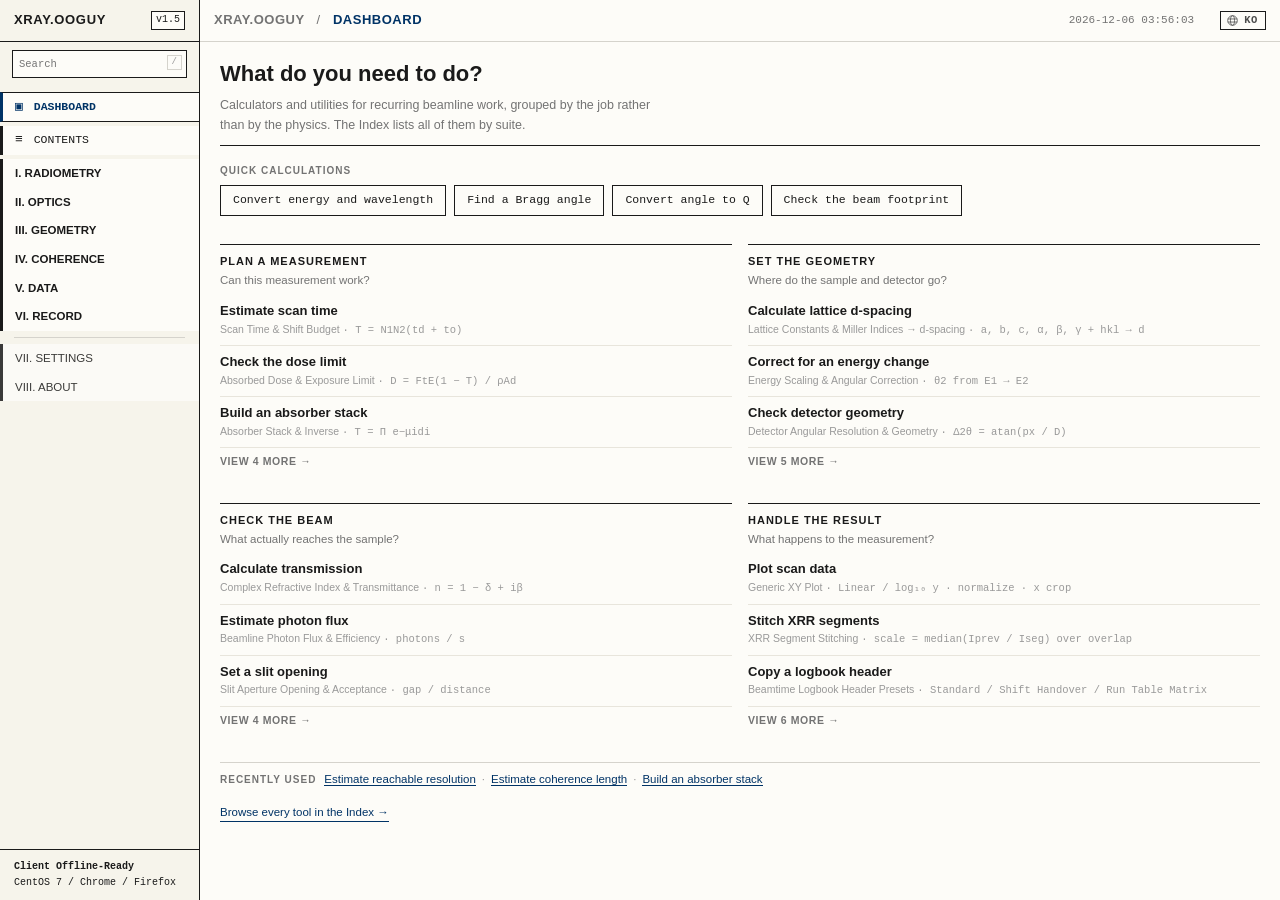
==== commit 01974ef5: "nav: a dashboard that asks what you are doing, and an index that lists everything The front page was" ====
--- a/index.html
+++ b/index.html
@@ -181,8 +181,13 @@
       </div>
 
       <nav class="sidebar-nav">
-        <!-- 0. Table of Contents / Index -->
+        <!-- 0. Two ways in, not two copies: the dashboard groups the tools by
+             the job in front of you, the contents lists every one of them by
+             suite. Both are built from the same markup. -->
         <a class="nav-item nav-item-index" data-route="dashboard" href="#dashboard">
+          <span><span class="nav-index-icon">▣</span> <span data-i18n="nav_dashboard">DASHBOARD</span></span>
+        </a>
+        <a class="nav-item nav-item-index" data-route="index" href="#index">
           <span><span class="nav-index-icon">≡</span> <span data-i18n="nav_dashboard_index">CONTENTS</span></span>
         </a>
 
@@ -279,6 +284,9 @@
       <nav id="top-tab-strip">
         <div class="tab-strip-scroll">
           <button class="tab-pill tab-pill-index" data-route="dashboard">
+            <span class="tab-index-icon">▣</span> <span data-i18n="nav_dashboard">DASHBOARD</span>
+          </button>
+          <button class="tab-pill tab-pill-index" data-route="index">
             <span class="tab-index-icon">≡</span> <span data-i18n="nav_dashboard_index">CONTENTS</span>
           </button>
           <button class="tab-pill tab-pill-major active" data-route="radiometry" data-i18n="nav_radiometry">I. RADIOMETRY</button>
@@ -1864,9 +1872,34 @@
         </section>
 
         <!-- =================================================================
-             1. DASHBOARD VIEW
+             1a. DASHBOARD VIEW — the toolkit grouped by what you are doing
+
+             Filled by js/dashboard.js out of the contents block below, so the
+             tool list lives in one place. Without JavaScript this view is a
+             heading and a link to the Index, which is the complete list.
              ================================================================= -->
         <section id="view-dashboard" class="view-section">
+
+          <div class="dash-head">
+            <h2 class="dash-question" data-i18n="dash_question">What do you need to do?</h2>
+            <p class="dash-lede" data-i18n="dash_lede">Calculators and utilities for recurring beamline work, grouped by the job rather than by the physics. The Index lists all of them by suite.</p>
+          </div>
+
+          <div id="dash-quick" class="dash-quick"></div>
+          <div id="dash-groups" class="flex-row dash-groups"></div>
+          <div id="dash-recent-slot"></div>
+
+          <a class="dash-all" href="#index" data-i18n="dash_browse_all">Browse every tool in the Index</a>
+        </section>
+
+        <!-- =================================================================
+             1b. INDEX VIEW — the full contents, by suite
+
+             The section list every other part of the interface is built from:
+             nav.js reads these links for the sidebar tree and the search
+             index, dashboard.js reads them for its labels and hrefs.
+             ================================================================= -->
+        <section id="view-index" class="view-section">
 
           <!-- Academic Table of Contents Frontmatter Masthead -->
           <div class="toc-masthead">
@@ -2222,7 +2255,7 @@
                     <span class="toc-item-num">§ 3.</span>
                     <div class="toc-item-body">
                       <span class="toc-item-name" data-i18n="toc_tool_set_5">Keyboard Shortcuts Guide</span>
-                      <span class="toc-item-formula">Alt + 1 ~ 7 Quick Tab Switcher</span>
+                      <span class="toc-item-formula">Alt + 0 ~ 9 Quick Tab Switcher</span>
                     </div>
                   </a>
                 </div>
@@ -2862,7 +2895,11 @@
                       </tr>
                       <tr>
                         <td><code class="mono">[Alt + 9]</code></td>
-                        <td data-i18n="sc_go_dashboard">Jump to CONTENTS</td>
+                        <td data-i18n="sc_go_dashboard">Jump to DASHBOARD</td>
+                      </tr>
+                      <tr>
+                        <td><code class="mono">[Alt + 0]</code></td>
+                        <td data-i18n="sc_go_index">Jump to CONTENTS</td>
                       </tr>
                     </tbody>
                   </table>
@@ -2975,5 +3012,6 @@
   <script src="js/record.js?v=1.5"></script>
   <script src="js/dataview.js?v=1.5"></script>
   <script src="js/nav.js?v=1.5"></script>
+  <script src="js/dashboard.js?v=1.5"></script>
 </body>
 </html>
--- a/style.css
+++ b/style.css
@@ -2399,6 +2399,215 @@
    palette variables, so it repaints itself when the theme changes. */
 
 /* ==========================================================================
+   Dashboard — the toolkit by the job, not by the discipline
+
+   The Index is a contents page: every tool at the same weight, which is what
+   a contents page is for. This view is deliberately the opposite — four
+   questions, three answers each, the rest folded away — so the first screen
+   is a choice between four things instead of thirty-one.
+
+   One accent, as everywhere else: colour here means "you can click this",
+   never "this one belongs to Optics".
+   ========================================================================== */
+.dash-head {
+  border-bottom: var(--rule-heavy);
+  padding-bottom: 10px;
+  margin-bottom: 18px;
+}
+
+.dash-question {
+  font-family: var(--font-serif);
+  font-size: 22px;
+  font-weight: 700;
+  color: var(--ink-primary);
+  margin: 0 0 5px;
+}
+
+.dash-lede {
+  margin: 0;
+  max-width: 64ch;
+  font-size: 12.5px;
+  line-height: 1.6;
+  color: var(--ink-muted);
+}
+
+/* The four opened over and over. Command buttons rather than cards: a
+   returning reader should not have to read a heading to convert an energy. */
+.dash-quick {
+  margin-bottom: 20px;
+}
+
+.dash-quick-head {
+  font-family: var(--font-sans);
+  font-size: 10px;
+  font-weight: 700;
+  letter-spacing: 1px;
+  text-transform: uppercase;
+  color: var(--ink-muted);
+  margin-bottom: 7px;
+}
+
+.dash-quick-row {
+  display: flex;
+  flex-wrap: wrap;
+  margin: 0 -4px;
+}
+
+.dash-quick-item {
+  display: block;
+  margin: 0 4px 8px;
+  padding: 6px 12px;
+  border: var(--rule-main);
+  font-family: var(--font-mono);
+  font-size: 11.5px;
+  color: var(--ink-primary);
+  text-decoration: none;
+}
+
+.dash-quick-item:hover,
+.dash-quick-item:focus {
+  background-color: var(--ink-primary);
+  color: var(--ink-inverse);
+}
+
+.dash-group {
+  border-top: var(--rule-heavy);
+  padding-top: 9px;
+  margin-bottom: 22px;
+}
+
+.dash-group-head {
+  margin-bottom: 6px;
+}
+
+.dash-group-title {
+  display: block;
+  font-family: var(--font-sans);
+  font-size: 11px;
+  font-weight: 700;
+  letter-spacing: 1px;
+  text-transform: uppercase;
+  color: var(--ink-primary);
+}
+
+.dash-group-ask {
+  display: block;
+  margin-top: 2px;
+  font-size: 11.5px;
+  color: var(--ink-muted);
+}
+
+/* Two lines per tool: the verb to read, the name to recognise. The whole row
+   is the target. */
+.dash-tool {
+  display: block;
+  padding: 7px 0;
+  border-bottom: var(--rule-faint);
+  text-decoration: none;
+}
+
+.dash-tool:hover .dash-tool-action,
+.dash-tool:focus .dash-tool-action {
+  color: var(--accent-ink);
+}
+
+.dash-tool-action {
+  display: block;
+  font-size: 13px;
+  font-weight: 700;
+  color: var(--ink-primary);
+}
+
+.dash-tool-tech {
+  display: block;
+  margin-top: 1px;
+  font-size: 10.5px;
+  color: var(--ink-faint);
+}
+
+.dash-tool-formula {
+  font-family: var(--font-mono);
+}
+
+.dash-tool-formula::before {
+  content: " \00b7  ";
+}
+
+.dash-more {
+  display: block;
+  width: 100%;
+  min-height: 0;
+  margin-top: 7px;
+  padding: 0;
+  background: none;
+  border: none;
+  text-align: left;
+  cursor: pointer;
+  font-family: var(--font-sans);
+  font-size: 10.5px;
+  font-weight: 700;
+  letter-spacing: 0.6px;
+  text-transform: uppercase;
+  color: var(--ink-muted);
+}
+
+.dash-more:hover,
+.dash-more:focus {
+  color: var(--accent-ink);
+}
+
+.dash-more-label::after {
+  content: " \2192";
+}
+
+.dash-recent {
+  border-top: var(--rule-light);
+  padding-top: 8px;
+  margin-bottom: 12px;
+  font-size: 11.5px;
+}
+
+.dash-recent-label {
+  font-family: var(--font-sans);
+  font-size: 10px;
+  font-weight: 700;
+  letter-spacing: 1px;
+  text-transform: uppercase;
+  color: var(--ink-muted);
+  margin-right: 8px;
+}
+
+.dash-recent-item {
+  color: var(--accent-ink);
+  text-decoration: none;
+}
+
+.dash-recent-item:hover {
+  text-decoration: underline;
+}
+
+.dash-recent-sep {
+  margin: 0 6px;
+  color: var(--ink-faint);
+}
+
+.dash-all {
+  display: inline-block;
+  font-family: var(--font-sans);
+  font-size: 11.5px;
+  color: var(--accent-ink);
+  text-decoration: none;
+}
+
+.dash-all::after {
+  content: " \2192";
+}
+
+.dash-all:hover {
+  text-decoration: underline;
+}
+
+/* ==========================================================================
    @media print — Physical Monograph & Datasheet Printing
    ========================================================================== */
 @media print {
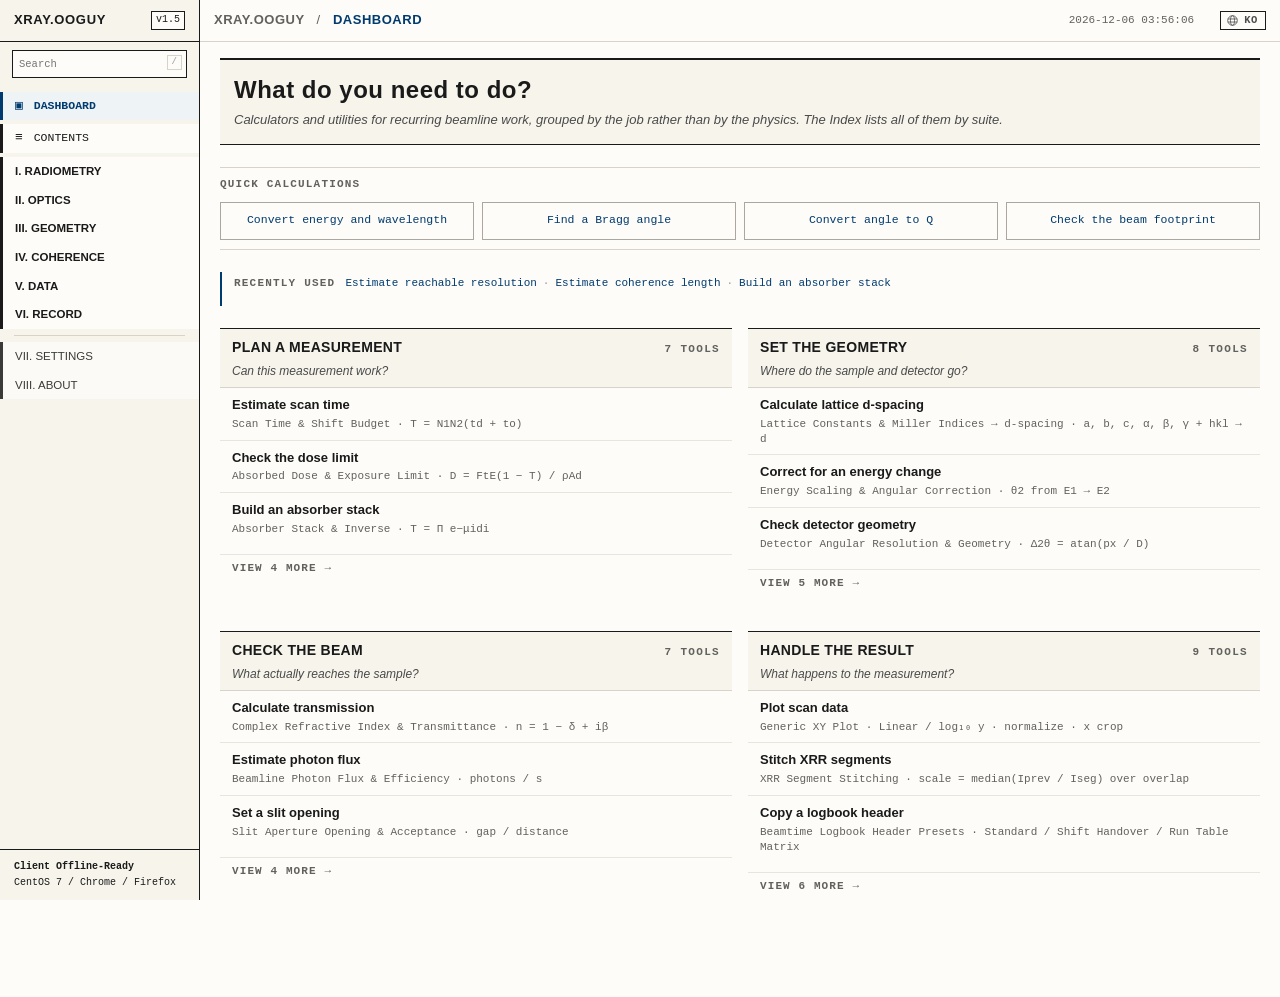
==== commit 1b8e71ac: "review: uppercase was eating the symbols, and six surfaces read long A design pass over the whole si" ====
--- a/index.html
+++ b/index.html
@@ -1058,13 +1058,6 @@
                     </div>
                     <div class="flex-row">
                       <div class="col-4">
-                        <div class="result-box" style="margin-top:0; padding:6px 8px;">
-                          <div class="result-label" data-i18n="res_calc_d" style="font-size:10px;">Calculated d-spacing (d)</div>
-                          <div id="bragg-r2-res-d" class="result-value primary" style="font-size:13px; line-height:1.2;">3.1356 Å</div>
-                          <div id="bragg-r2-res-sub" style="font-size:10px; color:var(--ink-secondary); margin-top:2px; white-space:nowrap; overflow:hidden; text-overflow:ellipsis;">θ = 11.403° | Q = 2.0038 Å⁻¹</div>
-                        </div>
-                      </div>
-                      <div class="col-4">
                         <div class="form-group" style="margin-bottom:6px;">
                           <label class="form-label"><span data-i18n="lbl_tth">Diffraction Angle 2θ</span> <span class="unit">(°)</span></label>
                           <input type="number" id="bragg-r2-tth" class="form-control mono" value="22.806" oninput="calcBraggRow2()" min="0.1" max="179.9" step="0.1">
@@ -1076,6 +1069,13 @@
                           <input type="number" id="bragg-r2-e" class="form-control mono" value="10.000" oninput="calcBraggRow2()" min="0.1" max="1000" step="any">
                         </div>
                       </div>
+                      <div class="col-4">
+                        <div class="result-box" style="margin-top:0; padding:6px 8px;">
+                          <div class="result-label" data-i18n-html="res_calc_d" style="font-size:10px;">Calculated d-spacing (<i class="formula">d</i>)</div>
+                          <div id="bragg-r2-res-d" class="result-value primary" style="font-size:13px; line-height:1.2;">3.1356 Å</div>
+                          <div id="bragg-r2-res-sub" style="font-size:10px; color:var(--ink-secondary); margin-top:2px; white-space:nowrap; overflow:hidden; text-overflow:ellipsis;">θ = 11.403° | Q = 2.0038 Å⁻¹</div>
+                        </div>
+                      </div>
                     </div>
                   </div>
 
@@ -1085,15 +1085,8 @@
                     </div>
                     <div class="flex-row">
                       <div class="col-4">
-                        <div class="result-box" style="margin-top:0; padding:6px 8px;">
-                          <div class="result-label" data-i18n="res_calc_tth" style="font-size:10px;">Calculated Angle 2θ</div>
-                          <div id="bragg-r3-res-tth" class="result-value primary" style="font-size:13px; line-height:1.2;">2θ = 22.806°</div>
-                          <div id="bragg-r3-res-sub" style="font-size:10px; color:var(--ink-secondary); margin-top:2px; white-space:nowrap; overflow:hidden; text-overflow:ellipsis;">θ = 11.403° | Q = 2.0038 Å⁻¹</div>
-                        </div>
-                      </div>
-                      <div class="col-4">
                         <div class="form-group" style="margin-bottom:6px;">
-                          <label class="form-label"><span data-i18n="lbl_dspacing">Lattice d-spacing d</span> <span class="unit">(Å)</span></label>
+                          <label class="form-label"><span data-i18n-html="lbl_dspacing">Lattice d-spacing <i class="formula">d</i></span> <span class="unit">(Å)</span></label>
                           <input type="number" id="bragg-r3-d" class="form-control mono" value="3.1356" oninput="calcBraggRow3()" min="0.01" max="1000" step="any">
                         </div>
                       </div>
@@ -1103,6 +1096,13 @@
                           <input type="number" id="bragg-r3-e" class="form-control mono" value="10.000" oninput="calcBraggRow3()" min="0.1" max="1000" step="any">
                         </div>
                       </div>
+                      <div class="col-4">
+                        <div class="result-box" style="margin-top:0; padding:6px 8px;">
+                          <div class="result-label" data-i18n-html="res_calc_tth" style="font-size:10px;">Calculated Angle <i class="formula">2&theta;</i></div>
+                          <div id="bragg-r3-res-tth" class="result-value primary" style="font-size:13px; line-height:1.2;">2θ = 22.806°</div>
+                          <div id="bragg-r3-res-sub" style="font-size:10px; color:var(--ink-secondary); margin-top:2px; white-space:nowrap; overflow:hidden; text-overflow:ellipsis;">θ = 11.403° | Q = 2.0038 Å⁻¹</div>
+                        </div>
+                      </div>
                     </div>
                   </div>
 
@@ -1111,23 +1111,23 @@
                       <span class="badge" style="margin-right:4px;">3</span> <span data-i18n="bragg_solve_energy">Energy E — given d, 2θ</span>
                     </div>
                     <div class="flex-row">
+                      <div class="col-4">
+                        <div class="form-group" style="margin-bottom:6px;">
+                          <label class="form-label"><span data-i18n-html="lbl_dspacing">Lattice d-spacing <i class="formula">d</i></span> <span class="unit">(Å)</span></label>
+                          <input type="number" id="bragg-r1-d" class="form-control mono" value="3.1356" oninput="calcBraggRow1()" min="0.01" max="1000" step="any">
+                        </div>
+                      </div>
+                      <div class="col-4">
+                        <div class="form-group" style="margin-bottom:6px;">
+                          <label class="form-label"><span data-i18n="lbl_tth">Diffraction Angle 2θ</span> <span class="unit">(°)</span></label>
+                          <input type="number" id="bragg-r1-tth" class="form-control mono" value="22.806" oninput="calcBraggRow1()" min="0.1" max="179.9" step="0.1">
+                        </div>
+                      </div>
                       <div class="col-4">
                         <div class="result-box" style="margin-top:0; padding:6px 8px;">
                           <div class="result-label" data-i18n="res_calc_energy" style="font-size:10px;">Calculated Energy (E)</div>
                           <div id="bragg-r1-res-e" class="result-value primary" style="font-size:13px; line-height:1.2;">10.000 keV</div>
                           <div id="bragg-r1-res-sub" style="font-size:10px; color:var(--ink-secondary); margin-top:2px; white-space:nowrap; overflow:hidden; text-overflow:ellipsis;">θ = 11.403° | λ = 0.12398 nm</div>
-                        </div>
-                      </div>
-                      <div class="col-4">
-                        <div class="form-group" style="margin-bottom:6px;">
-                          <label class="form-label"><span data-i18n="lbl_dspacing">Lattice d-spacing d</span> <span class="unit">(Å)</span></label>
-                          <input type="number" id="bragg-r1-d" class="form-control mono" value="3.1356" oninput="calcBraggRow1()" min="0.01" max="1000" step="any">
-                        </div>
-                      </div>
-                      <div class="col-4">
-                        <div class="form-group" style="margin-bottom:6px;">
-                          <label class="form-label"><span data-i18n="lbl_tth">Diffraction Angle 2θ</span> <span class="unit">(°)</span></label>
-                          <input type="number" id="bragg-r1-tth" class="form-control mono" value="22.806" oninput="calcBraggRow1()" min="0.1" max="179.9" step="0.1">
                         </div>
                       </div>
                     </div>
@@ -1242,15 +1242,15 @@
                   <div class="result-box">
                     <div class="result-grid">
                       <div class="result-item">
-                        <div class="result-label" data-i18n="lat_r_d">Plane spacing d</div>
+                        <div class="result-label" data-i18n-html="lat_r_d">Plane spacing <i class="formula">d</i></div>
                         <div id="lat-res-d" class="result-value primary">-</div>
                       </div>
                       <div class="result-item">
-                        <div class="result-label" data-i18n="lat_r_q">Scattering vector |Q| = 2π/d</div>
+                        <div class="result-label" data-i18n-html="lat_r_q">Scattering vector <i class="formula">|Q| = 2&pi;/d</i></div>
                         <div id="lat-res-q" class="result-value">-</div>
                       </div>
                       <div class="result-item">
-                        <div class="result-label" data-i18n="lat_r_theta">Bragg angle θ (2θ)</div>
+                        <div class="result-label" data-i18n-html="lat_r_theta">Bragg angle <i class="formula">&theta; (2&theta;)</i></div>
                         <div id="lat-res-theta" class="result-value primary">-</div>
                       </div>
                       <div class="result-item">
@@ -1272,9 +1272,9 @@
                     <table class="lab-table refl-table">
                       <thead>
                         <tr>
-                          <th data-i18n="lat_refl_hkl">h k l</th>
-                          <th class="dt-val" data-i18n="lat_refl_d">d (Å)</th>
-                          <th class="dt-val" data-i18n="lat_refl_tth">2θ (°)</th>
+                          <th data-i18n-html="lat_refl_hkl"><i class="formula">h k l</i></th>
+                          <th class="dt-val" data-i18n-html="lat_refl_d"><i class="formula">d</i> (Å)</th>
+                          <th class="dt-val" data-i18n-html="lat_refl_tth"><i class="formula">2&theta;</i> (&deg;)</th>
                           <th class="dt-val" data-i18n="lat_refl_q">|Q| (Å⁻¹)</th>
                         </tr>
                       </thead>
@@ -1387,11 +1387,11 @@
                   <div class="result-box">
                     <div class="result-grid">
                       <div class="result-item">
-                        <div class="result-label" data-i18n="res_target_twotheta">Target Angle 2θ</div>
+                        <div class="result-label" data-i18n-html="res_target_twotheta">Target Angle <i class="formula">2&theta;</i></div>
                         <div id="ea-res-tth2" class="result-value primary">18.962°</div>
                       </div>
                       <div class="result-item">
-                        <div class="result-label" data-i18n="res_target_theta">Target Angle θ</div>
+                        <div class="result-label" data-i18n-html="res_target_theta">Target Angle <i class="formula">&theta;</i></div>
                         <div id="ea-res-th2" class="result-value">9.481°</div>
                       </div>
                       <div class="result-item">
@@ -1576,7 +1576,7 @@
                   <div class="result-box">
                     <div class="result-grid">
                       <div class="result-item">
-                        <div class="result-label" data-i18n="res_strain_eps">Strain &epsilon;</div>
+                        <div class="result-label" data-i18n-html="res_strain_eps">Strain <i class="formula">&epsilon;</i></div>
                         <div id="str-res-eps" class="result-value primary">-</div>
                       </div>
                       <div class="result-item">
@@ -1584,11 +1584,11 @@
                         <div id="str-res-micro" class="result-value">-</div>
                       </div>
                       <div class="result-item">
-                        <div class="result-label" data-i18n="res_strain_d">Measured d</div>
+                        <div class="result-label" data-i18n-html="res_strain_d">Measured <i class="formula">d</i></div>
                         <div id="str-res-d" class="result-value">-</div>
                       </div>
                       <div class="result-item">
-                        <div class="result-label" data-i18n="res_strain_shift">Peak shift &Delta;2&theta;</div>
+                        <div class="result-label" data-i18n-html="res_strain_shift">Peak shift <i class="formula">&Delta;2&theta;</i></div>
                         <div id="str-res-shift" class="result-value">-</div>
                       </div>
                     </div>
@@ -1647,11 +1647,11 @@
                         <div id="pxq-res-q" class="result-value primary">-</div>
                       </div>
                       <div class="result-item">
-                        <div class="result-label" data-i18n="res_pxq_tth">Scattering angle 2&theta;</div>
+                        <div class="result-label" data-i18n-html="res_pxq_tth">Scattering angle <i class="formula">2&theta;</i></div>
                         <div id="pxq-res-tth" class="result-value">-</div>
                       </div>
                       <div class="result-item">
-                        <div class="result-label" data-i18n="res_pxq_d">Plane spacing d</div>
+                        <div class="result-label" data-i18n-html="res_pxq_d">Plane spacing <i class="formula">d</i></div>
                         <div id="pxq-res-d" class="result-value">-</div>
                       </div>
                       <div class="result-item">
@@ -1886,8 +1886,13 @@
           </div>
 
           <div id="dash-quick" class="dash-quick"></div>
+          <!-- Above the groups, not after them: it is the one line on this
+               view that knows who is reading, and it was set last, below the
+               fold, behind thirty-one tools it exists to let you skip. Empty
+               until something has been calculated, so it costs nothing on a
+               first visit. -->
+          <div id="dash-recent-slot"></div>
           <div id="dash-groups" class="flex-row dash-groups"></div>
-          <div id="dash-recent-slot"></div>
 
           <a class="dash-all" href="#index" data-i18n="dash_browse_all">Browse every tool in the Index</a>
         </section>
@@ -2268,7 +2273,7 @@
                     <span data-i18n="toc_sec_about_title">About the Creator &amp; Research</span>
                   </div>
                 </a>
-                <div class="toc-sec-desc" data-i18n="toc_sec_about_desc">Researcher profile, Coherent X-ray Optics / BCDI domain expertise, and GitHub Sponsors</div>
+                <div class="toc-sec-desc" data-i18n="toc_sec_about_desc">What is in each suite, the design principles, the author and the sources behind the numbers</div>
               </div>
             </div>
 
@@ -2732,7 +2737,7 @@
                         <div id="kie-res-raw" class="result-value">-</div>
                       </div>
                       <div class="result-item">
-                        <div class="result-label" data-i18n="res_kie_spacing">Fringe spacing &Delta;&theta;</div>
+                        <div class="result-label" data-i18n-html="res_kie_spacing">Fringe spacing <i class="formula">&Delta;&theta;</i></div>
                         <div id="kie-res-spacing" class="result-value">-</div>
                       </div>
                       <div class="result-item">
@@ -2769,7 +2774,6 @@
                 <div class="card-body">
                   <div style="display:flex; justify-content:space-between; align-items:center; flex-wrap:wrap;">
                     <div>
-                      <div style="font-weight:700; font-size:13px; margin-bottom:4px;" id="settings-lang-current" data-i18n="lang_current">Current language: English</div>
                       <div style="font-size:11px; color:var(--ink-secondary);" id="settings-lang-desc" data-i18n="lang_desc">Switch the interface language. Each language has its own address, so the page reloads.</div>
                     </div>
                     <div style="margin-top:6px;">
@@ -2788,64 +2792,42 @@
                   <span class="card-title" data-i18n="set_card_theme_title">Display Theme Configuration</span>
                 </div>
                 <div class="card-body">
-                  <div style="font-weight:700; font-size:13px; margin-bottom:4px;" id="settings-theme-current" data-i18n="theme_current_initial">Current theme: Academic Paper</div>
                   <div style="font-size:11px; color:var(--ink-secondary); margin-bottom:10px;" id="settings-theme-desc" data-i18n="theme_desc">Pick one of seven themes. Layout and print specification stay identical across all themes.</div>
 
                   <div class="theme-picker">
                     <button id="btn-theme-paper" class="theme-swatch" onclick="applyTheme('paper')">
                       <span class="theme-chip theme-chip-paper"></span>
-                      <span class="theme-swatch-text">
-                        <strong data-i18n="theme_paper_name">Academic Paper</strong>
-                        <em data-i18n="theme_paper_desc">Off-white paper, ink black, Oxford navy — the default print specification</em>
-                      </span>
+                      <span class="theme-swatch-name" data-i18n="theme_paper_name">Paper</span>
                     </button>
 
                     <button id="btn-theme-parchment" class="theme-swatch" onclick="applyTheme('parchment')">
                       <span class="theme-chip theme-chip-parchment"></span>
-                      <span class="theme-swatch-text">
-                        <strong data-i18n="theme_parchment_name">Vintage Parchment</strong>
-                        <em data-i18n="theme_parchment_desc">Aged notebook stock with deep sepia ink — warm and easy on the eyes</em>
-                      </span>
+                      <span class="theme-swatch-name" data-i18n="theme_parchment_name">Parchment</span>
                     </button>
 
                     <button id="btn-theme-datasheet" class="theme-swatch" onclick="applyTheme('datasheet')">
                       <span class="theme-chip theme-chip-datasheet"></span>
-                      <span class="theme-swatch-text">
-                        <strong data-i18n="theme_datasheet_name">Technical Datasheet</strong>
-                        <em data-i18n="theme_datasheet_desc">Cool white paper, drafting navy ink &amp; millimetre graph spec sheet</em>
-                      </span>
+                      <span class="theme-swatch-name" data-i18n="theme_datasheet_name">Datasheet</span>
                     </button>
 
                     <button id="btn-theme-blueprint" class="theme-swatch" onclick="applyTheme('blueprint')">
                       <span class="theme-chip theme-chip-blueprint"></span>
-                      <span class="theme-swatch-text">
-                        <strong data-i18n="theme_blueprint_name">Cyanotype Blueprint</strong>
-                        <em data-i18n="theme_blueprint_desc">Deep Prussian blue drafting board with chalk white &amp; cyan lines</em>
-                      </span>
+                      <span class="theme-swatch-name" data-i18n="theme_blueprint_name">Blueprint</span>
                     </button>
 
                     <button id="btn-theme-crt" class="theme-swatch" onclick="applyTheme('crt')">
                       <span class="theme-chip theme-chip-crt"></span>
-                      <span class="theme-swatch-text">
-                        <strong data-i18n="theme_crt_name">CRT Terminal (Green / Amber)</strong>
-                        <em data-i18n="theme_crt_desc">1980s lab phosphor green with amber accent, monospace throughout</em>
-                      </span>
+                      <span class="theme-swatch-name" data-i18n="theme_crt_name">Terminal</span>
                     </button>
 
                     <button id="btn-theme-tokyo" class="theme-swatch" onclick="applyTheme('tokyo')">
                       <span class="theme-chip theme-chip-tokyo"></span>
-                      <span class="theme-swatch-text">
-                        <strong data-i18n="theme_tokyo_name">Tokyo Night (Neon Dark)</strong>
-                        <em data-i18n="theme_tokyo_desc">Modern neon blue/purple dark theme, high legibility</em>
-                      </span>
+                      <span class="theme-swatch-name" data-i18n="theme_tokyo_name">Tokyo</span>
                     </button>
 
                     <button id="btn-theme-console" class="theme-swatch" onclick="applyTheme('console')">
                       <span class="theme-chip theme-chip-console"></span>
-                      <span class="theme-swatch-text">
-                        <strong data-i18n="theme_console_name">Beamline Control Room</strong>
-                        <em data-i18n="theme_console_desc">Very high contrast industrial dark mode, styled after an EPICS console</em>
-                      </span>
+                      <span class="theme-swatch-name" data-i18n="theme_console_name">Console</span>
                     </button>
                   </div>
                 </div>
@@ -2935,14 +2917,23 @@
 
                 <h3 class="about-sub" data-i18n="about_what_title">What is inside</h3>
                 <dl class="about-list">
-                  <dt data-i18n="about_f1_t">SPECTROSCOPY</dt>
-                  <dd data-i18n="about_f1_d">Energy-wavelength conversion, lattice plane spacing, complex refractive index and transmittance, energy resolution and photon flux.</dd>
-
-                  <dt data-i18n="about_f2_t">GONIOMETRY</dt>
-                  <dd data-i18n="about_f2_d">Bragg angles, reciprocal-space Q, beam footprint, detector geometry and slit acceptance, Eulerian cradle correction.</dd>
-
-                  <dt data-i18n="about_f3_t">RECORD</dt>
-                  <dd data-i18n="about_f3_d">One-click experiment logs with session context, plus a formatted session header ready to paste into an external logbook.</dd>
+                  <dt data-i18n="about_f1_t">RADIOMETRY</dt>
+                  <dd data-i18n="about_f1_d">Photon flux and slit acceptance, absorber stacks, absorbed dose and the exposure-time budget.</dd>
+
+                  <dt data-i18n="about_f2_t">OPTICS</dt>
+                  <dd data-i18n="about_f2_d">Energy-wavelength conversion, complex refractive index and transmittance, gratings, energy resolution and thermal drift.</dd>
+
+                  <dt data-i18n="about_f3_t">GEOMETRY</dt>
+                  <dd data-i18n="about_f3_d">Bragg angles, lattice d-spacing, reciprocal-space Q, beam footprint, detector geometry and Eulerian cradle correction.</dd>
+
+                  <dt data-i18n="about_f4_t">COHERENCE</dt>
+                  <dd data-i18n="about_f4_d">Coherence lengths at the sample, CDI / BCDI oversampling and the real-space resolution the geometry can reach.</dd>
+
+                  <dt data-i18n="about_f5_t">DATA</dt>
+                  <dd data-i18n="about_f5_d">Two-column scan files read automatically, XY plotting with a log axis, normalisation, range crop and XRR segment stitching.</dd>
+
+                  <dt data-i18n="about_f6_t">RECORD</dt>
+                  <dd data-i18n="about_f6_d">One-click experiment logs with session context, plus a formatted session header ready to paste into an external logbook.</dd>
                 </dl>
 
                 <h3 class="about-sub" data-i18n="about_design_title">Design principles</h3>
@@ -2965,14 +2956,6 @@
 
                 <p class="about-person-note" data-i18n="about_person_note">Started after repeating the same calculations one beamtime too many, to put the tools that were actually needed in one place.</p>
 
-                <h3 class="about-sub" data-i18n="about_research_title">Research interests</h3>
-                <ul class="about-tags">
-                  <li>X-ray Optics &amp; Wave Propagation</li>
-                  <li>Coherent Diffraction Imaging (CDI / BCDI)</li>
-                  <li>Phase Retrieval &amp; 3D Strain Mapping</li>
-                  <li>Beamline Instrumentation &amp; DAQ</li>
-                </ul>
-
                 <h3 class="about-sub" data-i18n="about_sciencetitle">Sources</h3>
                 <p class="about-person-note" data-i18n="about_science">Physical constants use CODATA recommended values; lattice parameters and scattering factors come from published crystallographic data. Results are meant to support experiment planning and on-site decisions — verify them yourself before using them in a presentation or publication.</p>
               </div>
@@ -2984,9 +2967,6 @@
             <div class="about-footer-meta">
               <span data-i18n="about_developed_by">Developed by</span>
               <a href="mailto:isaacyong@naver.com">Isaac Yong</a>
-              <span class="about-footer-sep">&middot;</span>
-              <span data-i18n="about_supported_by">Supported by</span>
-              <a class="sponsor-btn" href="https://github.com/sponsors/SJB7777" target="_blank" rel="noopener noreferrer" data-i18n="about_sponsor_btn">Sponsor</a>
             </div>
           </div>
         </section>
--- a/style.css
+++ b/style.css
@@ -22,20 +22,25 @@
   
   --ink-primary: #1a1a1a;
   --ink-secondary: #4a4a4a;
-  --ink-muted: #737373;
+  --ink-muted: #62615d;
   --ink-faint: #999999;
   --ink-inverse: #fdfcf8;
 
   /* Single Accent Color (Deep Oxford Navy Ink) */
-  --accent-ink: #003366;
+  --accent-ink: #003b70;
   --accent-ink-hover: #002244;
-  --accent-ink-subtle: #edf3f8;
+  --accent-ink-subtle: #eef3f6;
 
   /* Fine Boundary Lines */
   --rule-heavy: 1.5px solid #1a1a1a;
   --rule-main: 1px solid #1a1a1a;
-  --rule-light: 1px solid #d5d3cc;
+  --rule-light: 1px solid #d7d3c9;
   --rule-faint: 1px solid #e8e5dc;
+
+  /* Controls read as controls without a black frame: the grey is dark enough
+     to hold an edge, light enough that a row of buttons is not a row of
+     rules. --line-control is the colour-only companion, per theme. */
+  --rule-control: 1px solid var(--line-control);
 
   /* Academic & Engineering Typography Stack (Zero Metric Jitter Across Themes) */
   --font-serif: -apple-system, BlinkMacSystemFont, "Segoe UI", Roboto, "Helvetica Neue", "Liberation Sans", Arial, "Malgun Gothic", "Apple SD Gothic Neo", sans-serif;
@@ -66,7 +71,8 @@
 :root, [data-theme="light"], html[data-theme="light"],
 [data-theme="paper"], html[data-theme="paper"] {
   --line-strong: #1a1a1a;
-  --line-soft: #d5d3cc;
+  --line-soft: #d7d3c9;
+  --line-control: #aaa79f;
 
   /* Out-of-domain input and unreachable-condition messages. Dark palettes
      lighten it below; every other theme inherits this one. */
@@ -100,6 +106,7 @@
 
   --line-strong: #3b2f21;
   --line-soft: #c8b48d;
+  --line-control: #a8916a;
 }
 
 /* CRT Green/Amber Terminal — phosphor on black, monospace throughout */
@@ -131,6 +138,7 @@
 
   --line-strong: #33ff66;
   --line-soft: #17652c;
+  --line-control: #1f8a3d;
 }
 
 /* Tokyo Night — modern neon dark, developer terminal monospace interface */
@@ -166,6 +174,7 @@
 
   --line-strong: #c0caf5;
   --line-soft: #414868;
+  --line-control: #565f89;
 }
 
 /* Engineering Datasheet — cool white technical spec sheet, drafting navy on millimetre grid */
@@ -195,6 +204,7 @@
 
   --line-strong: #14375e;
   --line-soft: #a8c2de;
+  --line-control: #8fb0d0;
 }
 
 /* Authentic Cyanotype Blueprint — deep Prussian blue drafting board, chalk white & cyan lines */
@@ -224,6 +234,7 @@
 
   --line-strong: #7dd3fc;
   --line-soft: #1e4976;
+  --line-control: #2f6ca8;
 }
 
 /* Beamline Control Room — EPICS console, very high contrast on near-black */
@@ -255,6 +266,7 @@
 
   --line-strong: #8fa2b5;
   --line-soft: #303a45;
+  --line-control: #48525e;
 }
 
 /* --------------------------------------------------------------------------
@@ -284,19 +296,39 @@
   color: var(--ink-primary) !important;
 }
 
-html[data-theme] .card, html[data-theme] .card-body, html[data-theme] .tab-pill, html[data-theme] input, html[data-theme] select, html[data-theme] textarea, html[data-theme] table, html[data-theme] th, html[data-theme] td, html[data-theme] .lab-table tr, html[data-theme] .nav-item, html[data-theme] .btn, html[data-theme] .btn-secondary, html[data-theme] .preset-chip {
+html[data-theme] .card, html[data-theme] .card-body, html[data-theme] input, html[data-theme] select, html[data-theme] textarea, html[data-theme] table, html[data-theme] th, html[data-theme] td, html[data-theme] .lab-table tr, html[data-theme] .nav-item {
   background-color: var(--bg-paper) !important;
   color: var(--ink-primary) !important;
   border-color: var(--line-strong);
 }
 
+/* A control is not a rule. The frame around a button, a tab or a preset chip
+   is grey; the black is kept for the structure it actually divides. */
+html[data-theme] .tab-pill, html[data-theme] .btn, html[data-theme] .btn-secondary, html[data-theme] .preset-chip {
+  background-color: var(--bg-paper) !important;
+  color: var(--ink-primary) !important;
+  border-color: var(--line-control);
+}
+
 html[data-theme] .result-box.highlight {
   background-color: var(--accent-ink-subtle) !important;
 }
 
-html[data-theme] .tab-pill:hover, html[data-theme] .tab-pill.active, html[data-theme] .btn:hover, html[data-theme] .btn-secondary:hover, html[data-theme] .preset-chip:hover {
+html[data-theme] .btn:hover, html[data-theme] .btn-secondary:hover, html[data-theme] .preset-chip:hover {
   background-color: var(--ink-primary) !important;
   color: var(--ink-inverse) !important;
+}
+
+html[data-theme] .tab-pill:hover {
+  background-color: var(--accent-ink-subtle) !important;
+  color: var(--accent-ink) !important;
+  border-color: var(--accent-ink);
+}
+
+html[data-theme] .tab-pill.active {
+  background-color: var(--accent-ink) !important;
+  color: var(--ink-inverse) !important;
+  border-color: var(--accent-ink);
 }
 
 html[data-theme] .btn-primary {
@@ -312,7 +344,7 @@
 }
 
 html[data-theme] .nav-item.active {
-  background-color: var(--bg-paper) !important;
+  background-color: var(--accent-ink-subtle) !important;
   color: var(--accent-ink) !important;
   border-left-color: var(--accent-ink);
 }
@@ -397,7 +429,12 @@
 .toc-item-link:focus,
 .toc-sec-header:focus,
 .result-box-copy-btn:focus,
-.lang-toggle:focus {
+.lang-toggle:focus,
+.dash-quick-item:focus,
+.dash-tool:focus,
+.dash-more:focus,
+.dash-recent-item:focus,
+.dash-all:focus {
   outline: 2px solid var(--accent-ink);
   outline-offset: 2px;
 }
@@ -410,7 +447,12 @@
 .toc-item-link:focus:not(:focus-visible),
 .toc-sec-header:focus:not(:focus-visible),
 .result-box-copy-btn:focus:not(:focus-visible),
-.lang-toggle:focus:not(:focus-visible) {
+.lang-toggle:focus:not(:focus-visible),
+.dash-quick-item:focus:not(:focus-visible),
+.dash-tool:focus:not(:focus-visible),
+.dash-more:focus:not(:focus-visible),
+.dash-recent-item:focus:not(:focus-visible),
+.dash-all:focus:not(:focus-visible) {
   outline: none;
 }
 
@@ -418,6 +460,22 @@
 i, em, var, .formula {
   font-family: var(--font-serif);
   font-style: italic;
+}
+
+/* A symbol is not a word, and text-transform does not know the difference.
+   Every uppercase micro-label on the site runs its content through
+   text-transform: uppercase, which turned σ into Σ, Δr into ΔR, ε into Ε and
+   2π/d into 2Π/D — Β and Ε are pixel-identical to Latin B and E, so the label
+   did not even look wrong. The symbols are already marked up; exempt them. */
+.formula {
+  text-transform: none;
+}
+
+/* Same for every subscript, without exception: a subscript is an index, never
+   a word. θ<sub>c</sub> was reading as θ_C and the two coherence lengths,
+   ξ<sub>t</sub> and ξ<sub>l</sub>, came out ξ_T and ξ_L. */
+sub, sup {
+  text-transform: none;
 }
 
 sup, sub {
@@ -522,13 +580,14 @@
   border-left-color: var(--ink-muted);
 }
 
+/* Three signals, no more: the tinted ground, the navy margin rule, the navy
+   weight. The pair of hairlines above and below was a fourth, and read as a
+   box around the item rather than as its selection. */
 .nav-item.active {
-  background-color: var(--bg-paper);
+  background-color: var(--accent-ink-subtle);
   color: var(--accent-ink);
   font-weight: 700;
   border-left: 3px solid var(--accent-ink);
-  border-top: var(--rule-light);
-  border-bottom: var(--rule-light);
 }
 
 /* Sidebar Navigation Hierarchy */
@@ -662,21 +721,12 @@
   background-color: transparent;
 }
 
+/* The current entry goes navy, like everything else that says "here". The
+   black margin tick that used to mark it was a second vocabulary for the
+   same fact. Weight is deliberately left alone: bolding a Korean line at this
+   size thickens it into a blob and shifts the whole column. */
 .nav-sub-item.active {
-  color: var(--ink-primary);
-}
-
-/* The margin rule darkens beside the current entry. Weight is deliberately
-   left alone: bolding a Korean line at 10.5px thickens it into a blob and
-   shifts the whole column. */
-.nav-sub-item.active::before {
-  content: "";
-  position: absolute;
-  left: -12px;
-  top: 0.35em;
-  width: 1.5px;
-  height: 1em;
-  background-color: var(--ink-primary);
+  color: var(--accent-ink);
 }
 
 .nav-sub-num {
@@ -690,7 +740,7 @@
 }
 
 .nav-sub-item.active .nav-sub-num {
-  color: var(--ink-primary);
+  color: var(--accent-ink);
 }
 
 .nav-sub-name {
@@ -839,7 +889,7 @@
   font-weight: 600;
   padding: 5px 13px;
   margin-right: 6px;
-  border: var(--rule-main);
+  border: var(--rule-control);
   background-color: var(--bg-paper);
   color: var(--ink-primary);
   cursor: pointer;
@@ -852,16 +902,20 @@
   line-height: 1.3;
 }
 
+/* Navy carries "you can act on this" and "you are here"; the tab strip is
+   where both are read fastest. A filled black pill said neither — it was the
+   heaviest thing on the page whichever tab you were on. */
 .tab-pill:hover {
-  background-color: var(--ink-primary);
-  color: var(--bg-paper);
+  background-color: var(--accent-ink-subtle);
+  color: var(--accent-ink);
+  border-color: var(--accent-ink);
 }
 
 .tab-pill.active {
-  background-color: var(--ink-primary);
-  color: var(--bg-paper);
-  font-weight: 700;
-  border: 1.5px solid var(--ink-primary);
+  background-color: var(--accent-ink);
+  color: var(--ink-inverse);
+  font-weight: 700;
+  border: 1.5px solid var(--accent-ink);
 }
 
 /* Index Tab Pill (Borderless, subtle index trigger) */
@@ -884,7 +938,7 @@
 }
 
 .tab-pill-index.active {
-  background-color: var(--bg-paper-hover) !important;
+  background-color: var(--accent-ink-subtle) !important;
   color: var(--accent-ink) !important;
   font-weight: 700;
   border: none !important;
@@ -928,16 +982,17 @@
 
 .tab-pill-minor:hover {
   opacity: 1;
-  background-color: var(--ink-primary);
-  color: var(--bg-paper);
+  background-color: var(--accent-ink-subtle);
+  color: var(--accent-ink);
+  border-color: var(--accent-ink);
 }
 
 .tab-pill-minor.active {
   opacity: 1;
   font-weight: 700;
-  background-color: var(--ink-primary);
-  color: var(--bg-paper);
-  border: 1.5px solid var(--ink-primary);
+  background-color: var(--accent-ink);
+  color: var(--ink-inverse);
+  border: 1.5px solid var(--accent-ink);
 }
 
 .header-right {
@@ -1117,14 +1172,24 @@
   color: var(--ink-muted);
 }
 
+/* The slot at the right of a card header holds one of two things: the formula
+   the card evaluates, or a caption naming what it does ("Delivered Flux",
+   "Delimiter & header auto-detect"). Both were set in the accent, which is the
+   link colour on every other surface — eleven captions that read as links and
+   click nowhere. The accent stays on the notation, which earns it; the prose
+   drops to muted, where a caption belongs. */
 .card-tag {
   font-family: var(--font-mono);
   font-size: 0.785rem;
-  color: var(--accent-ink);
+  color: var(--ink-muted);
   font-style: normal;
   line-height: 1.3;
   font-variant-numeric: tabular-nums;
   white-space: nowrap;
+}
+
+.card-tag .formula {
+  color: var(--accent-ink);
 }
 
 .card-body {
@@ -1239,7 +1304,7 @@
   font-size: 0.75rem;
   line-height: 1.25;
   min-height: 1.35rem;
-  border: var(--rule-main);
+  border: var(--rule-control);
   background-color: var(--bg-paper);
   color: var(--ink-primary);
   padding: 0.15rem 0.4rem;
@@ -1435,7 +1500,7 @@
   text-decoration: none;
   cursor: pointer;
   padding: 0.3rem 0.8rem;
-  border: var(--rule-main);
+  border: var(--rule-control);
   background-color: var(--bg-paper);
   color: var(--ink-primary);
   outline: none;
@@ -1489,6 +1554,11 @@
 }
 
 /* Academic Badges & Status Indicators (Monochrome) */
+/* No uppercase here, unlike the other micro-labels. A badge does not carry a
+   two-word caption, it carries a verdict with the numbers that earned it, and
+   the transform ate the units along with the case: "Fits (7 h 51 min 19 s
+   spare)" was set as "FITS (7 H 51 MIN 19 S SPARE)", which is not a duration
+   anyone reads. Mono, bold and boxed is already enough to mark it. */
 .badge {
   display: inline-block;
   font-family: var(--font-mono);
@@ -1498,7 +1568,6 @@
   border: var(--rule-main);
   background-color: var(--bg-paper);
   color: var(--ink-primary);
-  text-transform: uppercase;
 }
 
 .badge-subtle {
@@ -1732,6 +1801,26 @@
   font-size: 11px;
   font-weight: 700;
   color: var(--ink-muted);
+}
+
+/* And in every other tracked micro-label, which is most of them: result
+   captions, plot titles, the dashboard's headings and counts. These keep
+   their size and weight — only the tracking stands down, since that is the
+   part that does the damage to Hangul. uppercase is left in place because it
+   is a no-op on syllable blocks and these labels still carry Latin. */
+html[lang="ko"] .result-label,
+html[lang="ko"] .miniplot-title,
+html[lang="ko"] .refl-title,
+html[lang="ko"] .about-sub,
+html[lang="ko"] .dash-quick-head,
+html[lang="ko"] .dash-recent-label,
+html[lang="ko"] .dash-group-count,
+html[lang="ko"] .dash-more-label,
+html[lang="ko"] .datasheet-table th,
+html[lang="ko"] .dt-sym,
+html[lang="ko"] .dt-val,
+html[lang="ko"] .dt-unit {
+  letter-spacing: 0.01em;
 }
 
 /* Toast Notifications */
@@ -1828,6 +1917,7 @@
   }
 
   body.drawer-open #nav-backdrop { display: block; }
+
   #main-wrapper {
     margin-left: 0 !important;
     width: 100% !important;
@@ -1835,9 +1925,16 @@
     min-width: 0 !important;
     flex: 1 1 100% !important;
   }
+  /* Here the tab strip is the whole of the navigation, so it has to stay on
+     screen — and position:sticky cannot do it, for the reason the sidebar is
+     position:fixed. Bounding the layout to the viewport hands the scrolling to
+     #content-area, which already has overflow-y:auto: the header and the strip
+     are then above the scroll rather than in it, with no fixed positioning and
+     no padding to keep in step with their height. */
   #app-layout {
     width: 100% !important;
     max-width: 100% !important;
+    height: 100% !important;
   }
   #content-area {
     padding: 10px 8px 40px 8px !important;
@@ -2146,7 +2243,7 @@
   border-top: 2px solid var(--ink-primary);
   border-bottom: 1.5px solid var(--ink-primary);
   padding: 16px 14px 14px 14px;
-  background-color: var(--bg-paper);
+  background-color: var(--bg-paper-subtle);
   margin-bottom: 20px;
   width: 100%;
   box-sizing: border-box;
@@ -2154,7 +2251,7 @@
 
 .toc-pretitle {
   font-family: var(--font-mono);
-  font-size: 10px;
+  font-size: 11px;
   font-weight: 700;
   letter-spacing: 1.2px;
   text-transform: uppercase;
@@ -2263,7 +2360,7 @@
 .toc-roman-badge {
   font-family: var(--font-mono);
   font-weight: 700;
-  font-size: 10.5px;
+  font-size: 11px;
   letter-spacing: 0.12em;
   color: var(--ink-muted);
   margin-right: 9px;
@@ -2280,8 +2377,14 @@
 }
 
 /* TOC Item Links (Section § Items) */
+/* The entries sit on tinted stock while the chapter heading stays type on
+   paper. The section groups were built as calculator cards once — border,
+   filled header bar and all — and read as things you could compute in; the
+   tint gives the page its tonal relief back without putting that frame
+   around them again. */
 .toc-items-container {
-  padding: 2px 0 0 0;
+  padding: 5px 10px 4px 10px;
+  background-color: var(--bg-paper-subtle);
   width: 100%;
   box-sizing: border-box;
 }
@@ -2289,7 +2392,7 @@
 .toc-item-link {
   display: flex;
   align-items: baseline;
-  padding: 4px 0;
+  padding: 4px 6px;
   text-decoration: none;
   color: var(--ink-primary);
   cursor: pointer;
@@ -2302,7 +2405,7 @@
 /* No fill on hover — the ink darkens and the entry underlines, the way a
    line of type answers to a pointer. */
 .toc-item-link:hover {
-  background-color: transparent;
+  background-color: var(--bg-paper-hover);
   color: var(--accent-ink);
 }
 
@@ -2319,7 +2422,7 @@
 .toc-item-num {
   font-family: var(--font-mono);
   font-weight: 400;
-  font-size: 10.5px;
+  font-size: 11px;
   color: var(--ink-faint);
   min-width: 34px;
   flex-shrink: 0;
@@ -2345,7 +2448,7 @@
 
 .toc-item-formula {
   font-family: var(--font-mono);
-  font-size: 10.5px;
+  font-size: 11px;
   color: var(--ink-muted);
   line-height: 1.35;
   margin-top: 1px;
@@ -2406,45 +2509,69 @@
    questions, three answers each, the rest folded away — so the first screen
    is a choice between four things instead of thirty-one.
 
-   One accent, as everywhere else: colour here means "you can click this",
-   never "this one belongs to Optics".
+   Set as type, like the contents, and at the same weight: masthead rules
+   around the question, a heavy rule under each group heading, entries as
+   lines rather than panels. It was lighter than the rest of the site once
+   and read as a placeholder next to it.
+
+   One accent, as everywhere else: colour means "you can click this", never
+   "this one belongs to Optics".
    ========================================================================== */
 .dash-head {
-  border-bottom: var(--rule-heavy);
-  padding-bottom: 10px;
-  margin-bottom: 18px;
+  border-top: 2px solid var(--ink-primary);
+  border-bottom: 1.5px solid var(--ink-primary);
+  background-color: var(--bg-paper-subtle);
+  padding: 16px 14px 14px 14px;
+  margin-bottom: 22px;
+  width: 100%;
+  box-sizing: border-box;
 }
 
 .dash-question {
   font-family: var(--font-serif);
-  font-size: 22px;
-  font-weight: 700;
+  font-size: 24px;
+  font-weight: 700;
+  letter-spacing: 0.5px;
+  line-height: 1.2;
   color: var(--ink-primary);
-  margin: 0 0 5px;
+  margin: 0 0 6px 0;
 }
 
 .dash-lede {
+  font-family: var(--font-serif);
+  font-style: italic;
+  font-size: 13px;
+  line-height: 1.45;
+  color: var(--ink-secondary);
   margin: 0;
-  max-width: 64ch;
-  font-size: 12.5px;
-  line-height: 1.6;
-  color: var(--ink-muted);
+  max-width: 70em;
 }
 
 /* The four opened over and over. Command buttons rather than cards: a
-   returning reader should not have to read a heading to convert an energy. */
+   returning reader should not have to read a heading to convert an energy.
+
+   A rail, not a panel. The tint on this view means one thing — "this is a
+   heading's ground" — and these are not a heading, they are the four things
+   most worth clicking. Tinted, they were the sixth grey band on a page of
+   six and ranked level with the group headings above the tools they lead to.
+   Left on paper between two rules they are the brightest thing here, which
+   is the right answer for the most-used controls; the buttons carry their own
+   frames, so the ground was never what was holding them together. */
 .dash-quick {
-  margin-bottom: 20px;
+  border-top: var(--rule-light);
+  border-bottom: var(--rule-light);
+  padding: 9px 0 1px 0;
+  margin-bottom: 22px;
 }
 
 .dash-quick-head {
-  font-family: var(--font-sans);
-  font-size: 10px;
-  font-weight: 700;
-  letter-spacing: 1px;
+  font-family: var(--font-mono);
+  font-size: 11px;
+  font-weight: 700;
+  letter-spacing: 1.2px;
   text-transform: uppercase;
   color: var(--ink-muted);
-  margin-bottom: 7px;
+  margin-bottom: 9px;
 }
 
 .dash-quick-row {
@@ -2453,80 +2580,152 @@
   margin: 0 -4px;
 }
 
+/* Four of one thing, so they are one size: a fixed quarter of the row, not a
+   flexible basis. A basis wraps at whatever count happens to fit, and between
+   roughly 900px and 1050px that count was three — three across and a fourth
+   alone on a full-width line, which reads as a fifth control rather than the
+   last of four. Quarters step 4 to 2 to 1 and never land on three. */
 .dash-quick-item {
-  display: block;
-  margin: 0 4px 8px;
-  padding: 6px 12px;
-  border: var(--rule-main);
+  display: flex;
+  align-items: center;
+  justify-content: center;
+  text-align: center;
+  flex: 0 0 auto;
+  width: calc(25% - 8px);
+  min-height: 2.4rem;
+  margin: 0 4px 8px 4px;
+  padding: 7px 13px;
+  border: var(--rule-control);
+  background-color: var(--bg-paper);
   font-family: var(--font-mono);
   font-size: 11.5px;
-  color: var(--ink-primary);
+  /* Navy because it is a link, like every other link on the site. These were
+     the only anchors on this view set in body ink, which made the four
+     primary actions the four least action-coloured things on the page. */
+  color: var(--accent-ink);
   text-decoration: none;
 }
 
+/* Two across once a quarter would drop under the ~190px the longest label
+   needs, one across when a half would. The first step is set on the viewport
+   the sidebar is still showing at; below 900px the sidebar is gone and the
+   content is wide again, but two wide controls are the right answer there too. */
+@media (max-width: 1044px) {
+  .dash-quick-item { width: calc(50% - 8px); }
+}
+
+@media (max-width: 600px) {
+  .dash-quick-item { width: calc(100% - 8px); }
+}
+
+/* The global a:hover inverts to black and drops the bottom border on the way.
+   A control answers in navy instead, and keeps its frame. */
 .dash-quick-item:hover,
 .dash-quick-item:focus {
-  background-color: var(--ink-primary);
-  color: var(--ink-inverse);
+  border: 1px solid var(--accent-ink);
+  background-color: var(--accent-ink-subtle);
+  color: var(--accent-ink);
 }
 
 .dash-group {
-  border-top: var(--rule-heavy);
-  padding-top: 9px;
-  margin-bottom: 22px;
-}
-
+  margin-bottom: 26px;
+  width: 100%;
+  box-sizing: border-box;
+}
+
+/* A hairline over the heading rather than a heavy black bar under it: the
+   group is marked, and the page keeps four black bars fewer. It was navy
+   once, which spent the loudest colour on this view — four of them — on the
+   one thing in a group you cannot click. Grey is structure, charcoal is
+   text, navy is action; a heading rule is structure. */
 .dash-group-head {
-  margin-bottom: 6px;
+  display: flex;
+  justify-content: space-between;
+  align-items: baseline;
+  border-top: 1px solid var(--line-strong);
+  background-color: var(--bg-paper-subtle);
+  padding: 8px 12px 4px 12px;
 }
 
 .dash-group-title {
-  display: block;
-  font-family: var(--font-sans);
+  font-family: var(--font-serif);
+  font-size: 14px;
+  font-weight: 700;
+  letter-spacing: 0.3px;
+  color: var(--ink-primary);
+}
+
+.dash-group-count {
+  font-family: var(--font-mono);
+  font-weight: 700;
   font-size: 11px;
-  font-weight: 700;
-  letter-spacing: 1px;
-  text-transform: uppercase;
-  color: var(--ink-primary);
-}
-
+  letter-spacing: 0.12em;
+  color: var(--ink-muted);
+  margin-left: 10px;
+  flex-shrink: 0;
+}
+
+/* The question the group answers, and the reason this view exists at all —
+   so it is set like the other two questions on the page, in italic serif,
+   and it shares the heading's ground rather than sitting on paper below a
+   rule that cut it off from the title it belongs to. Heading and question
+   are one block; the rule closing it is the rule closing them both. */
 .dash-group-ask {
   display: block;
-  margin-top: 2px;
-  font-size: 11.5px;
-  color: var(--ink-muted);
-}
-
-/* Two lines per tool: the verb to read, the name to recognise. The whole row
-   is the target. */
+  background-color: var(--bg-paper-subtle);
+  border-bottom: var(--rule-light);
+  padding: 0 12px 7px 12px;
+  font-family: var(--font-serif);
+  font-style: italic;
+  font-size: 12px;
+  line-height: 1.5;
+  color: var(--ink-secondary);
+}
+
+/* Two lines per entry: the verb to read, the name to recognise. The whole
+   row is the target, and the global anchor fill is off — an index answers a
+   pointer by darkening, not by inverting a block of type. */
 .dash-tool {
   display: block;
-  padding: 7px 0;
-  border-bottom: var(--rule-faint);
+  padding: 8px 12px;
+  border-bottom: none;
   text-decoration: none;
-}
-
-.dash-tool:hover .dash-tool-action,
-.dash-tool:focus .dash-tool-action {
+  color: var(--ink-primary);
+}
+
+.dash-tool + .dash-tool {
+  border-top: var(--rule-faint);
+}
+
+/* The global anchor rule inverts the whole row, which hides two spans that
+   set their own colour. A tint is the feedback instead — the same one the
+   sidebar uses. */
+.dash-tool:hover,
+.dash-tool:focus {
+  background-color: var(--bg-paper-hover);
   color: var(--accent-ink);
 }
 
 .dash-tool-action {
   display: block;
+  font-family: var(--font-serif);
   font-size: 13px;
   font-weight: 700;
-  color: var(--ink-primary);
+  color: inherit;
 }
 
 .dash-tool-tech {
   display: block;
-  margin-top: 1px;
-  font-size: 10.5px;
-  color: var(--ink-faint);
-}
-
-.dash-tool-formula {
-  font-family: var(--font-mono);
+  margin-top: 2px;
+  font-family: var(--font-mono);
+  font-size: 11px;
+  line-height: 1.35;
+  color: var(--ink-muted);
+}
+
+.dash-tool:hover .dash-tool-tech,
+.dash-tool:focus .dash-tool-tech {
+  color: var(--ink-secondary);
 }
 
 .dash-tool-formula::before {
@@ -2537,16 +2736,19 @@
   display: block;
   width: 100%;
   min-height: 0;
-  margin-top: 7px;
-  padding: 0;
+  margin-top: 9px;
+  padding: 7px 12px 2px 12px;
+  border: none;
+  /* Faint, not light: this rule separates a group from its own folded tail,
+     so it must not read heavier than the rule between two groups. */
+  border-top: var(--rule-faint);
   background: none;
-  border: none;
   text-align: left;
   cursor: pointer;
-  font-family: var(--font-sans);
-  font-size: 10.5px;
-  font-weight: 700;
-  letter-spacing: 0.6px;
+  font-family: var(--font-mono);
+  font-size: 11px;
+  font-weight: 700;
+  letter-spacing: 1.1px;
   text-transform: uppercase;
   color: var(--ink-muted);
 }
@@ -2560,30 +2762,29 @@
   content: " \2192";
 }
 
+/* Set like a result: accent rule down the inner edge, on paper. The tint is
+   the heading ground on this view and this is not a heading — the navy edge
+   and the navy links are what mark it, and they are enough. */
 .dash-recent {
-  border-top: var(--rule-light);
-  padding-top: 8px;
-  margin-bottom: 12px;
-  font-size: 11.5px;
+  border-left: 2px solid var(--accent-ink);
+  padding: 4px 12px 14px 12px;
+  margin-bottom: 22px;
+  font-family: var(--font-mono);
+  font-size: 11px;
 }
 
 .dash-recent-label {
-  font-family: var(--font-sans);
-  font-size: 10px;
-  font-weight: 700;
-  letter-spacing: 1px;
+  font-size: 11px;
+  font-weight: 700;
+  letter-spacing: 1.2px;
   text-transform: uppercase;
   color: var(--ink-muted);
-  margin-right: 8px;
+  margin-right: 10px;
 }
 
 .dash-recent-item {
   color: var(--accent-ink);
-  text-decoration: none;
-}
-
-.dash-recent-item:hover {
-  text-decoration: underline;
+  border-bottom: none;
 }
 
 .dash-recent-sep {
@@ -2593,18 +2794,15 @@
 
 .dash-all {
   display: inline-block;
-  font-family: var(--font-sans);
-  font-size: 11.5px;
+  font-family: var(--font-mono);
+  font-size: 11px;
+  letter-spacing: 0.04em;
   color: var(--accent-ink);
-  text-decoration: none;
+  border-bottom: none;
 }
 
 .dash-all::after {
   content: " \2192";
-}
-
-.dash-all:hover {
-  text-decoration: underline;
 }
 
 /* ==========================================================================
@@ -2623,6 +2821,13 @@
     line-height: 1.4 !important;
   }
 
+  /* The tinted grounds on the dashboard and the contents exist to break up a
+     screen of paper-white. Printed, they come out as grey blocks. */
+  .dash-head, .dash-group-head, .dash-group-ask,
+  .toc-masthead, .toc-items-container {
+    background-color: transparent !important;
+  }
+
   /* Hide interactive chrome */
   #sidebar, #nav-backdrop, #top-header, #toast-container, .btn, button, input[type="button"], input[type="submit"], #bragg-presets, .preset-bar {
     display: none !important;
@@ -2712,24 +2917,30 @@
    palette regardless of which theme is currently active.
    ========================================================================== */
 
+/* Seven squares in a row, not seven rows of prose. Each theme used to be a
+   240px card carrying its name and a sentence about it — "1980s lab phosphor
+   green with amber accent" — which is copy for a shop window, not a control.
+   Nobody reads a paragraph to pick a colour; they look at the chip. What is
+   left is the chip, a one-word name under it, and the frame that says which
+   one is on. Seven at 74px also fit one line, so the picker stops breaking
+   3-3-1 with a lone card on the bottom row. */
 .theme-picker {
   display: flex;
   flex-wrap: wrap;
-  margin-left: -8px;
+  margin-left: -6px;
 }
 
 .theme-swatch {
-  display: flex;
-  align-items: center;
-  flex: 1 1 240px;
-  margin: 0 0 8px 8px;
-  padding: 8px 10px;
+  display: block;
+  flex: 0 0 auto;
+  width: 74px;
+  margin: 0 0 6px 6px;
+  padding: 7px 4px 6px 4px;
   border: var(--rule-light);
   border-radius: 0 !important;
   background-color: var(--bg-paper);
   color: var(--ink-primary);
-  font-family: var(--font-serif);
-  text-align: left;
+  text-align: center;
   cursor: pointer;
 }
 
@@ -2743,34 +2954,29 @@
   background-color: var(--bg-paper-subtle);
 }
 
-.theme-swatch-text {
+.theme-swatch-name {
   display: block;
-  padding-left: 10px;
-  min-width: 0;
-}
-
-.theme-swatch-text strong {
-  display: block;
-  font-size: 12px;
-  font-weight: 700;
-  margin-bottom: 2px;
-}
-
-.theme-swatch-text em {
-  display: block;
-  font-style: normal;
+  font-family: var(--font-mono);
   font-size: 10px;
-  color: var(--ink-muted);
-  line-height: 1.4;
+  line-height: 1.3;
+  color: var(--ink-secondary);
+  white-space: nowrap;
+  overflow: hidden;
+  text-overflow: ellipsis;
+}
+
+.theme-swatch.active .theme-swatch-name {
+  color: var(--ink-primary);
+  font-weight: 700;
 }
 
 .theme-chip {
   display: block;
-  width: 22px;
-  height: 22px;
-  flex-shrink: 0;
+  width: 30px;
+  height: 30px;
+  margin: 0 auto 6px auto;
   border-style: solid;
-  border-width: 2px 7px 2px 2px;
+  border-width: 2px 8px 2px 2px;
 }
 
 .theme-chip-paper {
@@ -3151,6 +3357,10 @@
   padding: 0 6px;
 }
 
+/* The same 70ch the prose under it is set to. Without it the rule under each
+   heading ran the full width of the column while every paragraph stopped two
+   thirds of the way across, so the page looked like text that had failed to
+   fill its box rather than text set to a measure. */
 .about-sub {
   font-family: var(--font-serif);
   font-size: 11px;
@@ -3161,6 +3371,7 @@
   border-bottom: var(--rule-light);
   padding-bottom: 4px;
   margin: 24px 0 10px 0;
+  max-width: 70ch;
 }
 
 .about-list {
@@ -3230,23 +3441,6 @@
   line-height: 1.8;
   color: var(--ink-secondary);
   margin: 8px 0 0 0;
-}
-
-.about-tags {
-  list-style: none;
-  padding: 0;
-  margin: 0;
-}
-
-.about-tags li {
-  font-size: 11px;
-  color: var(--ink-secondary);
-  padding: 3px 0;
-  border-bottom: var(--rule-faint);
-}
-
-.about-tags li:last-child {
-  border-bottom: none;
 }
 
 @media (max-width: 860px) {
@@ -3257,31 +3451,6 @@
     padding-top: 12px;
     margin-top: 12px;
   }
-}
-
-/* Sponsor link: GitHub's own button is a cross-origin iframe, so its heart
-   cannot be removed and it fails offline. This is the same 114x32 footprint
-   drawn in the site's own ink. */
-.sponsor-btn {
-  display: inline-block;
-  min-width: 114px;
-  box-sizing: border-box;
-  text-align: center;
-  padding: 6px 12px;
-  border: var(--rule-light) !important;
-  background-color: var(--bg-paper);
-  color: var(--ink-secondary) !important;
-  font-family: var(--font-sans);
-  font-size: 11px;
-  letter-spacing: 0.6px;
-  text-decoration: none;
-  vertical-align: middle;
-  margin-left: 4px;
-}
-
-.sponsor-btn:hover {
-  border-color: var(--accent-ink) !important;
-  color: var(--accent-ink) !important;
 }
 
 /* ==========================================================================
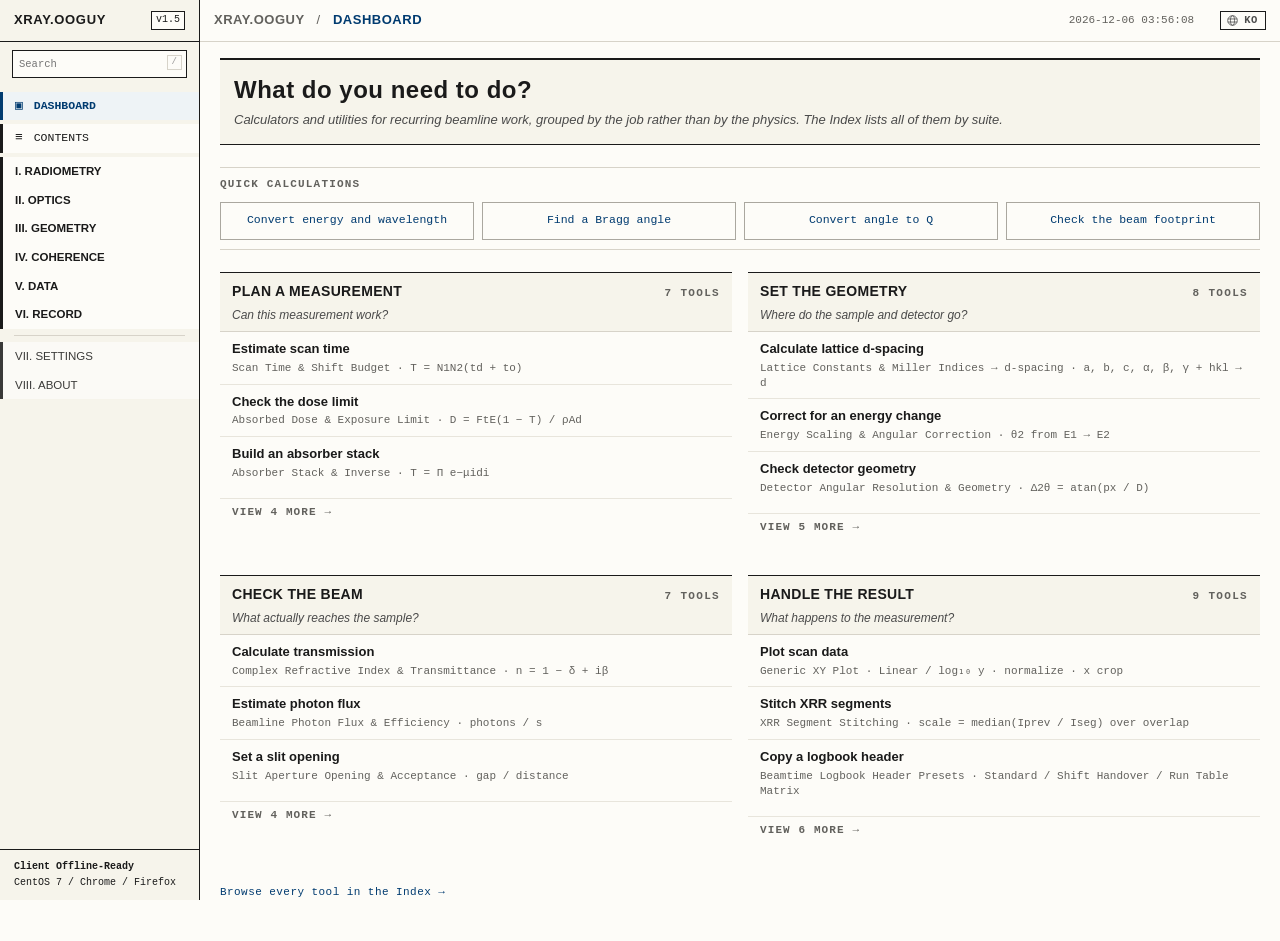
==== commit bd407b94: "record: the history was logging the page starting up, not the session Kept, not deleted — but it was" ====
--- a/index.html
+++ b/index.html
@@ -2574,6 +2574,7 @@
                     </table>
                   </div>
                   <div style="margin-top:10px;">
+                    <button class="btn btn-sm btn-primary" onclick="copyCalcHistory()" style="margin-right:6px;" data-i18n="rec_hist_copy">Copy as log</button>
                     <button class="btn btn-sm" onclick="clearCalcHistory()" data-i18n="rec_hist_clear">Clear history</button>
                   </div>
                 </div>
--- a/style.css
+++ b/style.css
@@ -3126,6 +3126,23 @@
   white-space: nowrap;
 }
 
+/* A row goes back to the calculator that wrote it. The whole row is the
+   target, not a link inside it — a table row is already a shape the pointer
+   can find, and an extra "open" column would be a fifth column of chrome in a
+   table whose four columns are all content. The name takes the accent, since
+   that is the part naming where the row leads. */
+.rec-history-row {
+  cursor: pointer;
+}
+
+.rec-history-row:hover {
+  background-color: var(--bg-paper-hover);
+}
+
+.rec-history-row:hover .rec-history-tool {
+  color: var(--accent-ink);
+}
+
 .rec-history-result {
   font-weight: 700;
   color: var(--accent-ink);
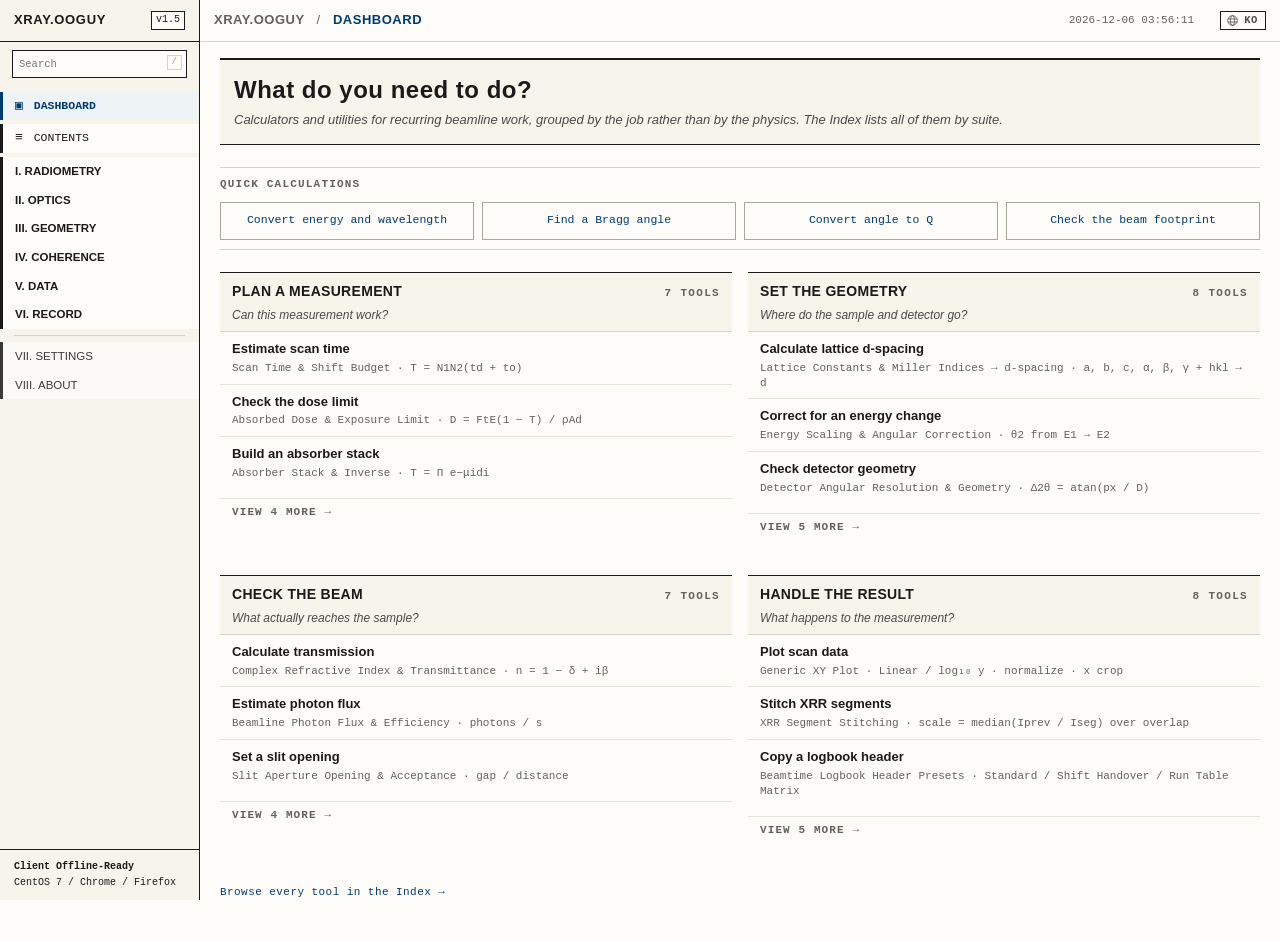
==== commit f1b71318: "record: delete the calculation history, keep the line that used it The card is gone: the table, the " ====
--- a/index.html
+++ b/index.html
@@ -91,7 +91,7 @@
         "@id": "https://xray.ooguy.com/#tools",
         "name": "Calculators in xray.ooguy",
         "itemListOrder": "https://schema.org/ItemListUnordered",
-        "numberOfItems": 31,
+        "numberOfItems": 30,
         "itemListElement": [
           { "@type": "ListItem", "position": 1, "item": { "@type": "SoftwareApplication", "name": "X-ray Bragg Angle Calculator", "url": "https://xray.ooguy.com/#geometry/card-optics-bragg", "applicationCategory": "EducationalApplication", "operatingSystem": "Web browser", "isAccessibleForFree": true, "description": "Solves the Bragg condition three ways: diffraction angle from photon energy and plane spacing, plane spacing from angle and energy, or energy from angle and spacing, and lists the reflections a cell gives at that energy." } },
           { "@type": "ListItem", "position": 2, "item": { "@type": "SoftwareApplication", "name": "X-ray Q-space Calculator", "url": "https://xray.ooguy.com/#geometry/card-optics-qspace", "applicationCategory": "EducationalApplication", "operatingSystem": "Web browser", "isAccessibleForFree": true, "description": "Converts scattering angle and photon energy into the reciprocal-space momentum transfer Q, and back." } },
@@ -114,16 +114,15 @@
           { "@type": "ListItem", "position": 19, "item": { "@type": "SoftwareApplication", "name": "Scan File Reader", "url": "https://xray.ooguy.com/#data/card-data-load", "applicationCategory": "EducationalApplication", "operatingSystem": "Web browser", "isAccessibleForFree": true, "description": "Reads two-column txt, csv and dat scan files, detecting the delimiter and header and skipping instrument preambles such as Bruker RAW4 exports. Nothing is uploaded." } },
           { "@type": "ListItem", "position": 20, "item": { "@type": "SoftwareApplication", "name": "Beamtime Logbook Header Generator", "url": "https://xray.ooguy.com/#record/card-record-headers", "applicationCategory": "EducationalApplication", "operatingSystem": "Web browser", "isAccessibleForFree": true, "description": "Plain-text beamtime logbook headers to paste into an existing lab notebook." } },
           { "@type": "ListItem", "position": 21, "item": { "@type": "SoftwareApplication", "name": "Beamtime Event Snippets", "url": "https://xray.ooguy.com/#record/card-record-snippets", "applicationCategory": "EducationalApplication", "operatingSystem": "Web browser", "isAccessibleForFree": true, "description": "One-click timestamped entries for beam dump, sample mount, alignment and scan start." } },
-          { "@type": "ListItem", "position": 22, "item": { "@type": "SoftwareApplication", "name": "Calculation History", "url": "https://xray.ooguy.com/#record/card-record-history", "applicationCategory": "EducationalApplication", "operatingSystem": "Web browser", "isAccessibleForFree": true, "description": "The last 25 calculations run in this browser, each naming the calculator it came from, its inputs and its result." } },
-          { "@type": "ListItem", "position": 23, "item": { "@type": "SoftwareApplication", "name": "Beamtime Scan Time Calculator", "url": "https://xray.ooguy.com/#radiometry/card-rad-scantime", "applicationCategory": "EducationalApplication", "operatingSystem": "Web browser", "isAccessibleForFree": true, "description": "Total scan and map duration from the number of points, the dwell and the per-point overhead, with the inverse: the dwell that fits the beamtime left." } },
-          { "@type": "ListItem", "position": 24, "item": { "@type": "SoftwareApplication", "name": "X-ray Absorbed Dose Calculator", "url": "https://xray.ooguy.com/#radiometry/card-rad-dose", "applicationCategory": "EducationalApplication", "operatingSystem": "Web browser", "isAccessibleForFree": true, "description": "Absorbed dose rate and total dose on the sample from flux, beam size, photon energy and material, with the time taken to reach a radiation damage limit." } },
-          { "@type": "ListItem", "position": 25, "item": { "@type": "SoftwareApplication", "name": "X-ray Absorber Stack Calculator", "url": "https://xray.ooguy.com/#radiometry/card-rad-absorber", "applicationCategory": "EducationalApplication", "operatingSystem": "Web browser", "isAccessibleForFree": true, "description": "Transmission of up to four attenuator foils in series, and the foil thickness needed to reach a target attenuation factor." } },
-          { "@type": "ListItem", "position": 26, "item": { "@type": "SoftwareApplication", "name": "X-ray Coherence Length Calculator", "url": "https://xray.ooguy.com/#coherence/card-coh-length", "applicationCategory": "EducationalApplication", "operatingSystem": "Web browser", "isAccessibleForFree": true, "description": "Transverse and longitudinal coherence lengths at the sample from source size, distance and bandwidth, compared against the crystal being illuminated." } },
-          { "@type": "ListItem", "position": 27, "item": { "@type": "SoftwareApplication", "name": "Coherent Diffraction Real-Space Resolution Calculator", "url": "https://xray.ooguy.com/#coherence/card-coh-resolution", "applicationCategory": "EducationalApplication", "operatingSystem": "Web browser", "isAccessibleForFree": true, "description": "The real-space resolution a detector geometry can reach in coherent diffraction imaging, with the reciprocal-space extent it corresponds to." } },
-          { "@type": "ListItem", "position": 28, "item": { "@type": "SoftwareApplication", "name": "Monochromator Energy Calibration Calculator", "url": "https://xray.ooguy.com/#optics/card-opt-calibration", "applicationCategory": "EducationalApplication", "operatingSystem": "Web browser", "isAccessibleForFree": true, "description": "The photon energy actually delivered, from a measured Bragg angle on a reflection of known d-spacing, with the angle offset that explains the discrepancy." } },
-          { "@type": "ListItem", "position": 29, "item": { "@type": "SoftwareApplication", "name": "Lattice Strain Calculator", "url": "https://xray.ooguy.com/#geometry/card-geo-strain", "applicationCategory": "EducationalApplication", "operatingSystem": "Web browser", "isAccessibleForFree": true, "description": "Lattice strain from a diffraction peak shift, as a fraction and in microstrain, against an unstrained reference spacing." } },
-          { "@type": "ListItem", "position": 30, "item": { "@type": "SoftwareApplication", "name": "Detector Pixel to Q Calculator", "url": "https://xray.ooguy.com/#geometry/card-geo-pixelq", "applicationCategory": "EducationalApplication", "operatingSystem": "Web browser", "isAccessibleForFree": true, "description": "Scattering angle, momentum transfer Q and plane spacing for a given pixel of a flat area detector." } },
-          { "@type": "ListItem", "position": 31, "item": { "@type": "SoftwareApplication", "name": "Kiessig Fringe Film Thickness Calculator", "url": "https://xray.ooguy.com/#data/card-data-kiessig", "applicationCategory": "EducationalApplication", "operatingSystem": "Web browser", "isAccessibleForFree": true, "description": "Thin-film thickness from the spacing of two adjacent Kiessig minima in an X-ray reflectivity curve, with the refraction correction applied through the critical angle." } }
+          { "@type": "ListItem", "position": 22, "item": { "@type": "SoftwareApplication", "name": "Beamtime Scan Time Calculator", "url": "https://xray.ooguy.com/#radiometry/card-rad-scantime", "applicationCategory": "EducationalApplication", "operatingSystem": "Web browser", "isAccessibleForFree": true, "description": "Total scan and map duration from the number of points, the dwell and the per-point overhead, with the inverse: the dwell that fits the beamtime left." } },
+          { "@type": "ListItem", "position": 23, "item": { "@type": "SoftwareApplication", "name": "X-ray Absorbed Dose Calculator", "url": "https://xray.ooguy.com/#radiometry/card-rad-dose", "applicationCategory": "EducationalApplication", "operatingSystem": "Web browser", "isAccessibleForFree": true, "description": "Absorbed dose rate and total dose on the sample from flux, beam size, photon energy and material, with the time taken to reach a radiation damage limit." } },
+          { "@type": "ListItem", "position": 24, "item": { "@type": "SoftwareApplication", "name": "X-ray Absorber Stack Calculator", "url": "https://xray.ooguy.com/#radiometry/card-rad-absorber", "applicationCategory": "EducationalApplication", "operatingSystem": "Web browser", "isAccessibleForFree": true, "description": "Transmission of up to four attenuator foils in series, and the foil thickness needed to reach a target attenuation factor." } },
+          { "@type": "ListItem", "position": 25, "item": { "@type": "SoftwareApplication", "name": "X-ray Coherence Length Calculator", "url": "https://xray.ooguy.com/#coherence/card-coh-length", "applicationCategory": "EducationalApplication", "operatingSystem": "Web browser", "isAccessibleForFree": true, "description": "Transverse and longitudinal coherence lengths at the sample from source size, distance and bandwidth, compared against the crystal being illuminated." } },
+          { "@type": "ListItem", "position": 26, "item": { "@type": "SoftwareApplication", "name": "Coherent Diffraction Real-Space Resolution Calculator", "url": "https://xray.ooguy.com/#coherence/card-coh-resolution", "applicationCategory": "EducationalApplication", "operatingSystem": "Web browser", "isAccessibleForFree": true, "description": "The real-space resolution a detector geometry can reach in coherent diffraction imaging, with the reciprocal-space extent it corresponds to." } },
+          { "@type": "ListItem", "position": 27, "item": { "@type": "SoftwareApplication", "name": "Monochromator Energy Calibration Calculator", "url": "https://xray.ooguy.com/#optics/card-opt-calibration", "applicationCategory": "EducationalApplication", "operatingSystem": "Web browser", "isAccessibleForFree": true, "description": "The photon energy actually delivered, from a measured Bragg angle on a reflection of known d-spacing, with the angle offset that explains the discrepancy." } },
+          { "@type": "ListItem", "position": 28, "item": { "@type": "SoftwareApplication", "name": "Lattice Strain Calculator", "url": "https://xray.ooguy.com/#geometry/card-geo-strain", "applicationCategory": "EducationalApplication", "operatingSystem": "Web browser", "isAccessibleForFree": true, "description": "Lattice strain from a diffraction peak shift, as a fraction and in microstrain, against an unstrained reference spacing." } },
+          { "@type": "ListItem", "position": 29, "item": { "@type": "SoftwareApplication", "name": "Detector Pixel to Q Calculator", "url": "https://xray.ooguy.com/#geometry/card-geo-pixelq", "applicationCategory": "EducationalApplication", "operatingSystem": "Web browser", "isAccessibleForFree": true, "description": "Scattering angle, momentum transfer Q and plane spacing for a given pixel of a flat area detector." } },
+          { "@type": "ListItem", "position": 30, "item": { "@type": "SoftwareApplication", "name": "Kiessig Fringe Film Thickness Calculator", "url": "https://xray.ooguy.com/#data/card-data-kiessig", "applicationCategory": "EducationalApplication", "operatingSystem": "Web browser", "isAccessibleForFree": true, "description": "Thin-film thickness from the spacing of two adjacent Kiessig minima in an X-ray reflectivity curve, with the refraction correction applied through the critical angle." } }
         ]
       }
     ]
@@ -1920,15 +1919,15 @@
                  count and CODATA 2022 read the same in both languages, so they
                  stay as literal text.
 
-                 MODULES is 21 — the calculators and tools in suites I to IV.
-                 The three Settings panels are listed in the contents too, which
-                 is why it holds 24 entries, but they are not tools. 21 is also
-                 what the ItemList structured data publishes; the two numbers
-                 describe the same set and have to agree. -->
+                 MODULES is 30 — the calculators and tools in suites I to VI.
+                 The three Settings panels are listed in the contents too, but
+                 they are not tools. 30 is also what the ItemList structured
+                 data publishes; the two numbers describe the same set and have
+                 to agree. -->
             <div class="toc-meta-bar">
               <span class="toc-meta-item"><strong data-i18n="toc_meta_docno">DOC NO:</strong> BL-TK-2026</span>
               <span class="toc-meta-item"><strong data-i18n="toc_meta_suites">TOTAL SUITES:</strong> VIII</span>
-              <span class="toc-meta-item"><strong data-i18n="toc_meta_modules">MODULES:</strong> <span data-i18n="toc_meta_modules_val">31 Calculators &amp; Tools</span></span>
+              <span class="toc-meta-item"><strong data-i18n="toc_meta_modules">MODULES:</strong> <span data-i18n="toc_meta_modules_val">30 Calculators &amp; Tools</span></span>
               <span class="toc-meta-item"><strong data-i18n="toc_meta_calib">CALIBRATION:</strong> CODATA 2022</span>
               <span class="toc-meta-item"><strong data-i18n="toc_meta_status">STATUS:</strong> <span data-i18n="toc_meta_status_val">Client Offline-Native</span></span>
             </div>
@@ -2207,7 +2206,7 @@
                     <span data-i18n="toc_sec_record_title">Logbook &amp; Live Records</span>
                   </div>
                 </a>
-                <div class="toc-sec-desc" data-i18n="toc_sec_record_desc">Standard logbook templates for lab notebooks, 1-click in-situ beamtime event snippets and the calculation history</div>
+                <div class="toc-sec-desc" data-i18n="toc_sec_record_desc">Standard logbook templates for lab notebooks and 1-click in-situ beamtime event snippets</div>
                 <div class="toc-items-container">
                   <a class="toc-item-link" href="#record/card-record-headers">
                     <span class="toc-item-num">§ 1.</span>
@@ -2221,13 +2220,6 @@
                     <div class="toc-item-body">
                       <span class="toc-item-name" data-i18n="toc_tool_rec_2">In-Situ Quick Log Snippets</span>
                       <span class="toc-item-formula">Beam dump, Restored, Mount, Alignment, Scan start/finish</span>
-                    </div>
-                  </a>
-                  <a class="toc-item-link" href="#record/card-record-history">
-                    <span class="toc-item-num">§ 3.</span>
-                    <div class="toc-item-body">
-                      <span class="toc-item-name" data-i18n="toc_tool_rec_3">Calculation History</span>
-                      <span class="toc-item-formula">Last 25 runs, resolved to the current numbering</span>
                     </div>
                   </a>
                 </div>
@@ -2546,40 +2538,6 @@
               </div>
             </div>
 
-            <!-- Calculation history. Every calculator has been writing to this
-                 log all along; until now there was nowhere to read it. Rows
-                 name their calculator by card id, so the number and the wording
-                 are resolved at render time rather than frozen at write time. -->
-            <div class="col-12">
-              <div class="card" id="card-record-history">
-                <div class="card-header">
-                  <span class="card-title" data-i18n="rec_c3_title">Calculation History</span>
-                  <span class="card-tag"><span id="rec-history-count" class="mono">0</span> / 25</span>
-                </div>
-                <div class="card-body">
-                  <p class="dv-explain" data-i18n="rec_hist_desc">The last 25 calculations, newest first, held in this browser only. Each row names the calculator it came from, so an entry keeps its meaning after a suite is reorganised or the language is switched.</p>
-                  <div class="rec-history-scroll">
-                    <table class="lab-table rec-history-table">
-                      <thead>
-                        <tr>
-                          <th data-i18n="rec_hist_th_time">Time</th>
-                          <th data-i18n="rec_hist_th_tool">Calculator</th>
-                          <th data-i18n="rec_hist_th_in">Inputs</th>
-                          <th data-i18n="rec_hist_th_out">Result</th>
-                        </tr>
-                      </thead>
-                      <tbody id="rec-history-body">
-                        <tr><td colspan="4" class="rec-history-empty" data-i18n="rec_hist_empty">No calculations recorded yet.</td></tr>
-                      </tbody>
-                    </table>
-                  </div>
-                  <div style="margin-top:10px;">
-                    <button class="btn btn-sm btn-primary" onclick="copyCalcHistory()" style="margin-right:6px;" data-i18n="rec_hist_copy">Copy as log</button>
-                    <button class="btn btn-sm" onclick="clearCalcHistory()" data-i18n="rec_hist_clear">Clear history</button>
-                  </div>
-                </div>
-              </div>
-            </div>
           </div>
         </section>
 
--- a/style.css
+++ b/style.css
@@ -3107,63 +3107,6 @@
    Its own scroll container. #content-area is overflow-x: hidden so that a wide
    table cannot push the whole page sideways; the table has to carry the scroll
    itself, and the input column is the one that gets long. */
-.rec-history-scroll {
-  overflow-x: auto;
-  border-top: var(--rule-main);
-}
-
-.rec-history-table {
-  min-width: 34rem;
-}
-
-.rec-history-time {
-  white-space: nowrap;
-  color: var(--ink-muted);
-  width: 1%;
-}
-
-.rec-history-tool {
-  white-space: nowrap;
-}
-
-/* A row goes back to the calculator that wrote it. The whole row is the
-   target, not a link inside it — a table row is already a shape the pointer
-   can find, and an extra "open" column would be a fifth column of chrome in a
-   table whose four columns are all content. The name takes the accent, since
-   that is the part naming where the row leads. */
-.rec-history-row {
-  cursor: pointer;
-}
-
-.rec-history-row:hover {
-  background-color: var(--bg-paper-hover);
-}
-
-.rec-history-row:hover .rec-history-tool {
-  color: var(--accent-ink);
-}
-
-.rec-history-result {
-  font-weight: 700;
-  color: var(--accent-ink);
-}
-
-/* Which of a multi-way card produced the number — quieter than the card name
-   it follows, on the same line. */
-.rec-history-variant {
-  font-family: var(--font-mono);
-  font-size: 10px;
-  font-weight: 400;
-  color: var(--ink-muted);
-  white-space: nowrap;
-}
-
-.rec-history-empty {
-  text-align: center;
-  color: var(--ink-muted);
-  padding: 14px 8px;
-}
-
 /* In-Situ Snippet Memo Cards */
 .rec-memo-grid {
   display: grid;
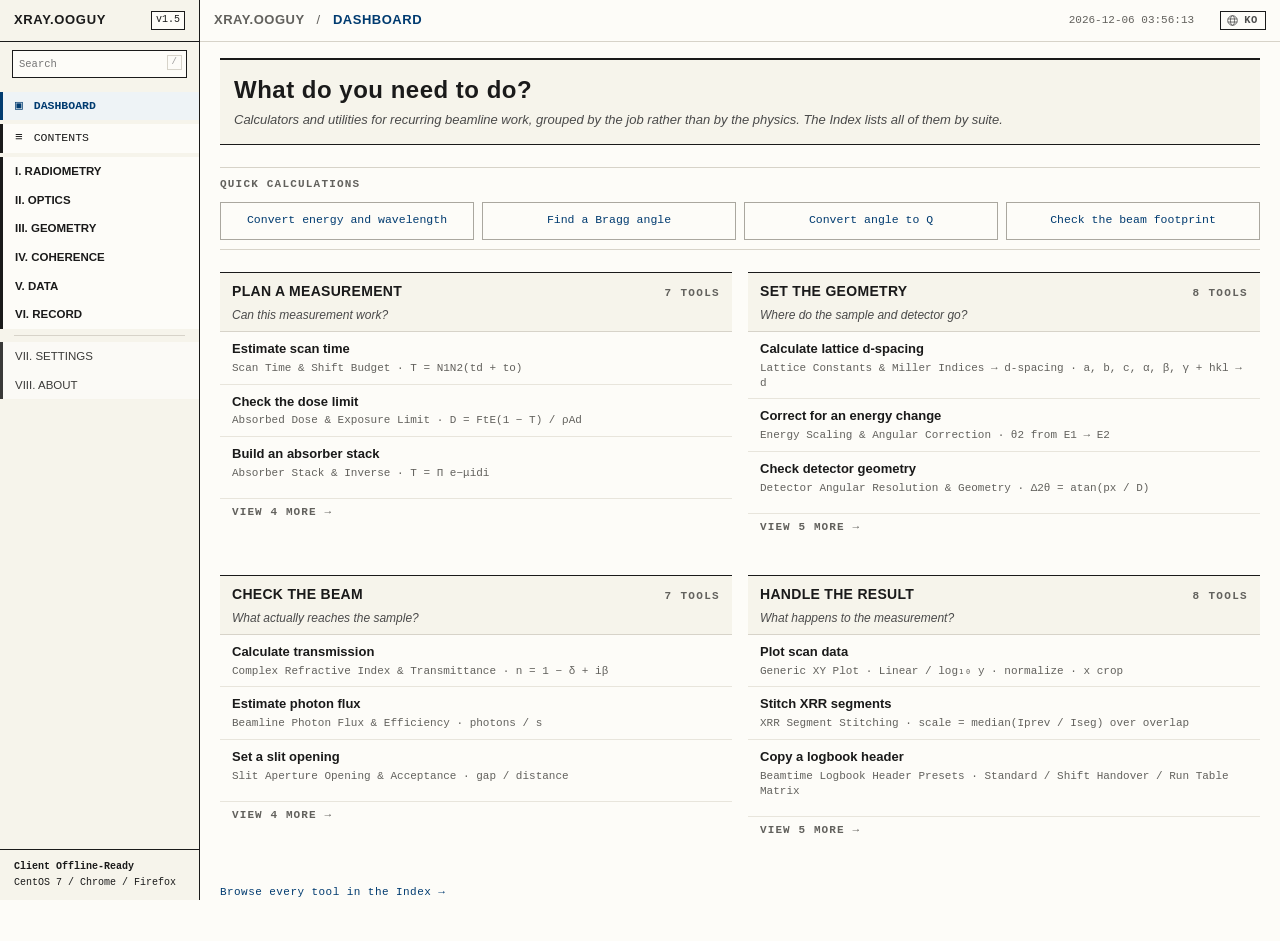
==== commit 963d19ae: "chore: rename GitHub username SJB7777 to NaNIsaac" ====
--- a/index.html
+++ b/index.html
@@ -2863,9 +2863,9 @@
           </div>
 
           <div class="about-links">
-            <a class="about-link" href="https://github.com/SJB7777/xray" target="_blank" rel="noopener noreferrer">GitHub</a>
-            <a class="about-link" href="https://github.com/SJB7777/xray#readme" target="_blank" rel="noopener noreferrer" data-i18n="about_docs">Documentation</a>
-            <a class="about-link" href="https://github.com/SJB7777/xray/issues" target="_blank" rel="noopener noreferrer" data-i18n="about_feedback">Feedback</a>
+            <a class="about-link" href="https://github.com/NaNIsaac/xray" target="_blank" rel="noopener noreferrer">GitHub</a>
+            <a class="about-link" href="https://github.com/NaNIsaac/xray#readme" target="_blank" rel="noopener noreferrer" data-i18n="about_docs">Documentation</a>
+            <a class="about-link" href="https://github.com/NaNIsaac/xray/issues" target="_blank" rel="noopener noreferrer" data-i18n="about_feedback">Feedback</a>
             <a class="about-link" href="mailto:isaacyong@naver.com" data-i18n="about_contact">Contact</a>
           </div>
 
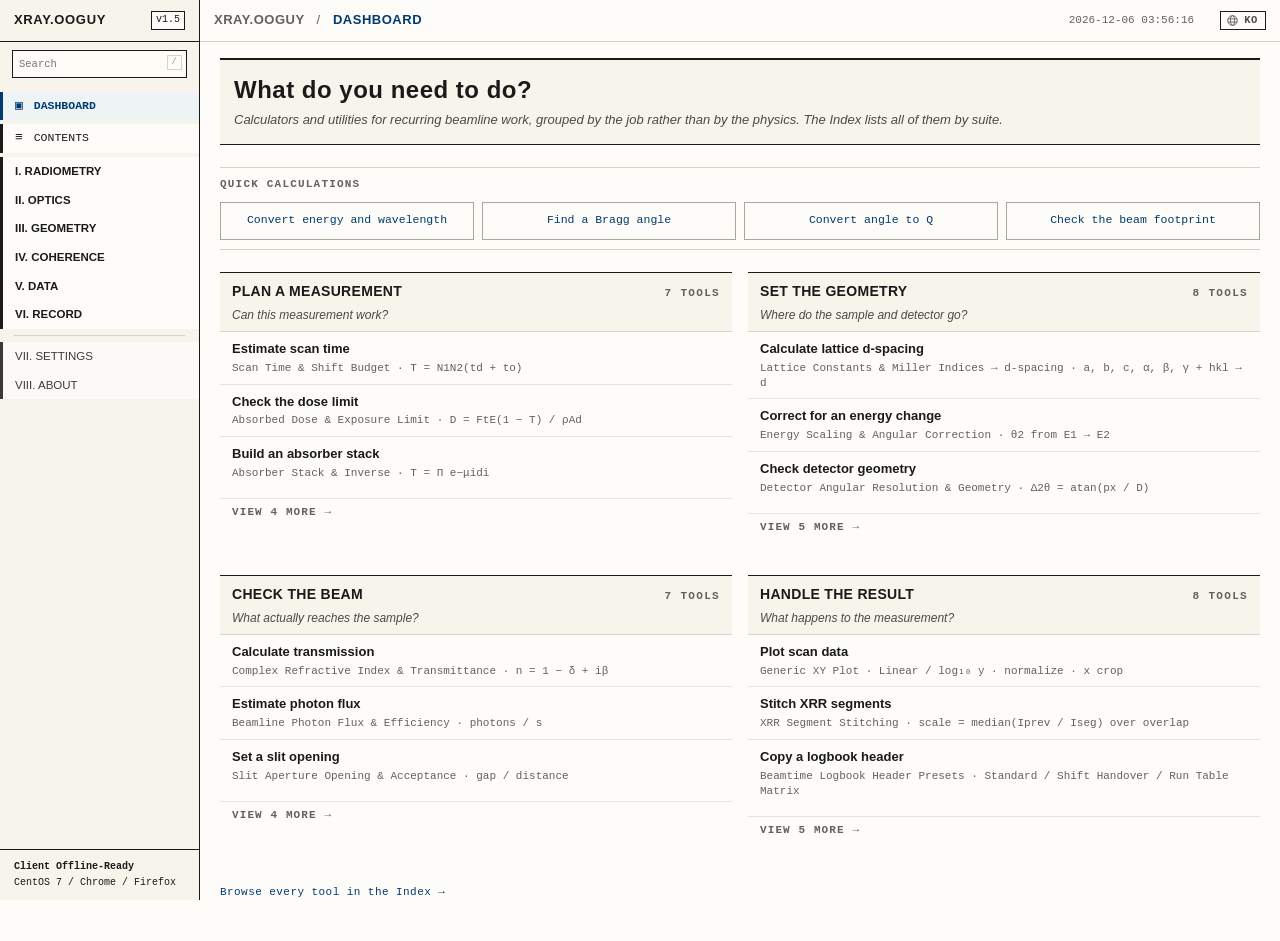
==== commit fab060c5: "fix(beamline): thermal drift energy shift has the sign of -ΔT, label what is held fixed (#6)" ====
--- a/index.html
+++ b/index.html
@@ -953,11 +953,11 @@
                   <div class="result-box">
                     <div class="result-grid">
                       <div class="result-item">
-                        <div class="result-label" data-i18n-html="res_th_shift">Bragg Angle Drift (<i class="formula">Δθ</i>)</div>
+                        <div class="result-label" data-i18n-html="res_th_shift">Bragg Angle Drift (<i class="formula">Δθ</i>, energy fixed)</div>
                         <div id="therm-res-urad" class="result-value primary">-</div>
                       </div>
                       <div class="result-item">
-                        <div class="result-label" data-i18n-html="res_e_shift">Effective Energy Shift (<i class="formula">ΔE</i>)</div>
+                        <div class="result-label" data-i18n-html="res_e_shift">Effective Energy Shift (<i class="formula">ΔE</i>, angle fixed)</div>
                         <div id="therm-res-de" class="result-value">-</div>
                       </div>
                     </div>
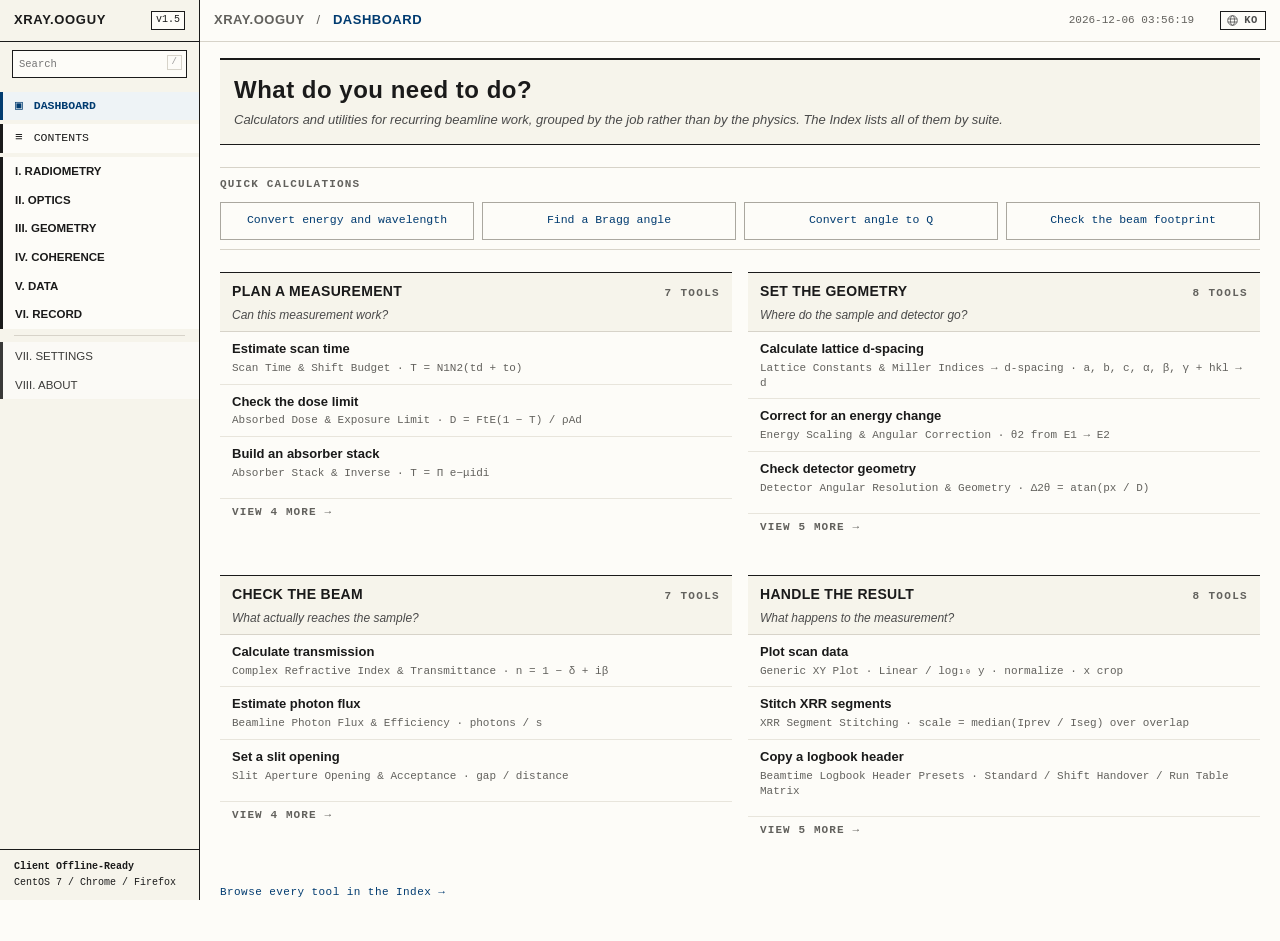
==== commit e76fcddf: "fix(optics): total-reflection card gets a material picker, labels which delta each card uses (#8)" ====
--- a/index.html
+++ b/index.html
@@ -749,7 +749,7 @@
                         <div id="refract-res-atten-len" class="result-value">-</div>
                       </div>
                       <div class="result-item">
-                        <div class="result-label" data-i18n-html="res_crit_ang">Critical Angle <i class="formula">θ</i><sub>c</sub></div>
+                        <div class="result-label" data-i18n-html="res_crit_ang">Critical Angle <i class="formula">θ</i><sub>c</sub> (tabulated <i class="formula">δ</i>)</div>
                         <div id="refract-res-crit" class="result-value">-</div>
                       </div>
                     </div>
@@ -769,10 +769,16 @@
                 </div>
                 <div class="card-body">
                   <div class="flex-row">
+                    <div class="col-12">
+                      <div class="form-group">
+                        <label class="form-label"><span data-i18n="lbl_crit_mat">Material</span></label>
+                        <select id="crit-mat" class="form-control" onchange="applyCriticalMaterial()"><option value="" data-i18n="opt_crit_custom">Custom</option></select>
+                      </div>
+                    </div>
                     <div class="col-4">
                       <div class="form-group">
                         <label class="form-label"><span data-i18n-html="lbl_density">Density <i class="formula">ρ</i></span> <span class="unit">(g/cm<sup>3</sup>)</span></label>
-                        <input type="number" id="crit-density" class="form-control mono" value="19.32" oninput="calcCriticalAngle()" min="0.01" max="30" step="any">
+                        <input type="number" id="crit-density" class="form-control mono" value="19.32" oninput="editCriticalInput()" min="0.001" max="30" step="any">
                       </div>
                     </div>
                     <div class="col-4">
@@ -784,7 +790,7 @@
                     <div class="col-4">
                       <div class="form-group">
                         <label class="form-label"><span data-i18n-html="lbl_z_over_a"><i class="formula">Z/A</i> Ratio</span></label>
-                        <input type="number" id="crit-z-over-a" class="form-control mono" value="0.401" oninput="calcCriticalAngle()" min="0.2" max="1" step="any">
+                        <input type="number" id="crit-z-over-a" class="form-control mono" value="0.4011" oninput="editCriticalInput()" min="0.2" max="1" step="any">
                       </div>
                     </div>
                   </div>
@@ -807,6 +813,7 @@
                     <div class="result-formula">
                       <i class="formula">δ</i> = <span id="crit-res-delta">-</span>
                     </div>
+                    <div class="refl-note" id="crit-model-note" data-i18n-html="crit_model_note">δ is the free-electron value r<sub>e</sub>λ²n<sub>e</sub>/2π, which ignores f′: θ<sub>c</sub> differs from the tabulated value by up to about 8 % at 10 keV and is unreliable within about 1 keV of an absorption edge. The refraction card uses tabulated δ and can differ.</div>
                   </div>
                 </div>
               </div>
